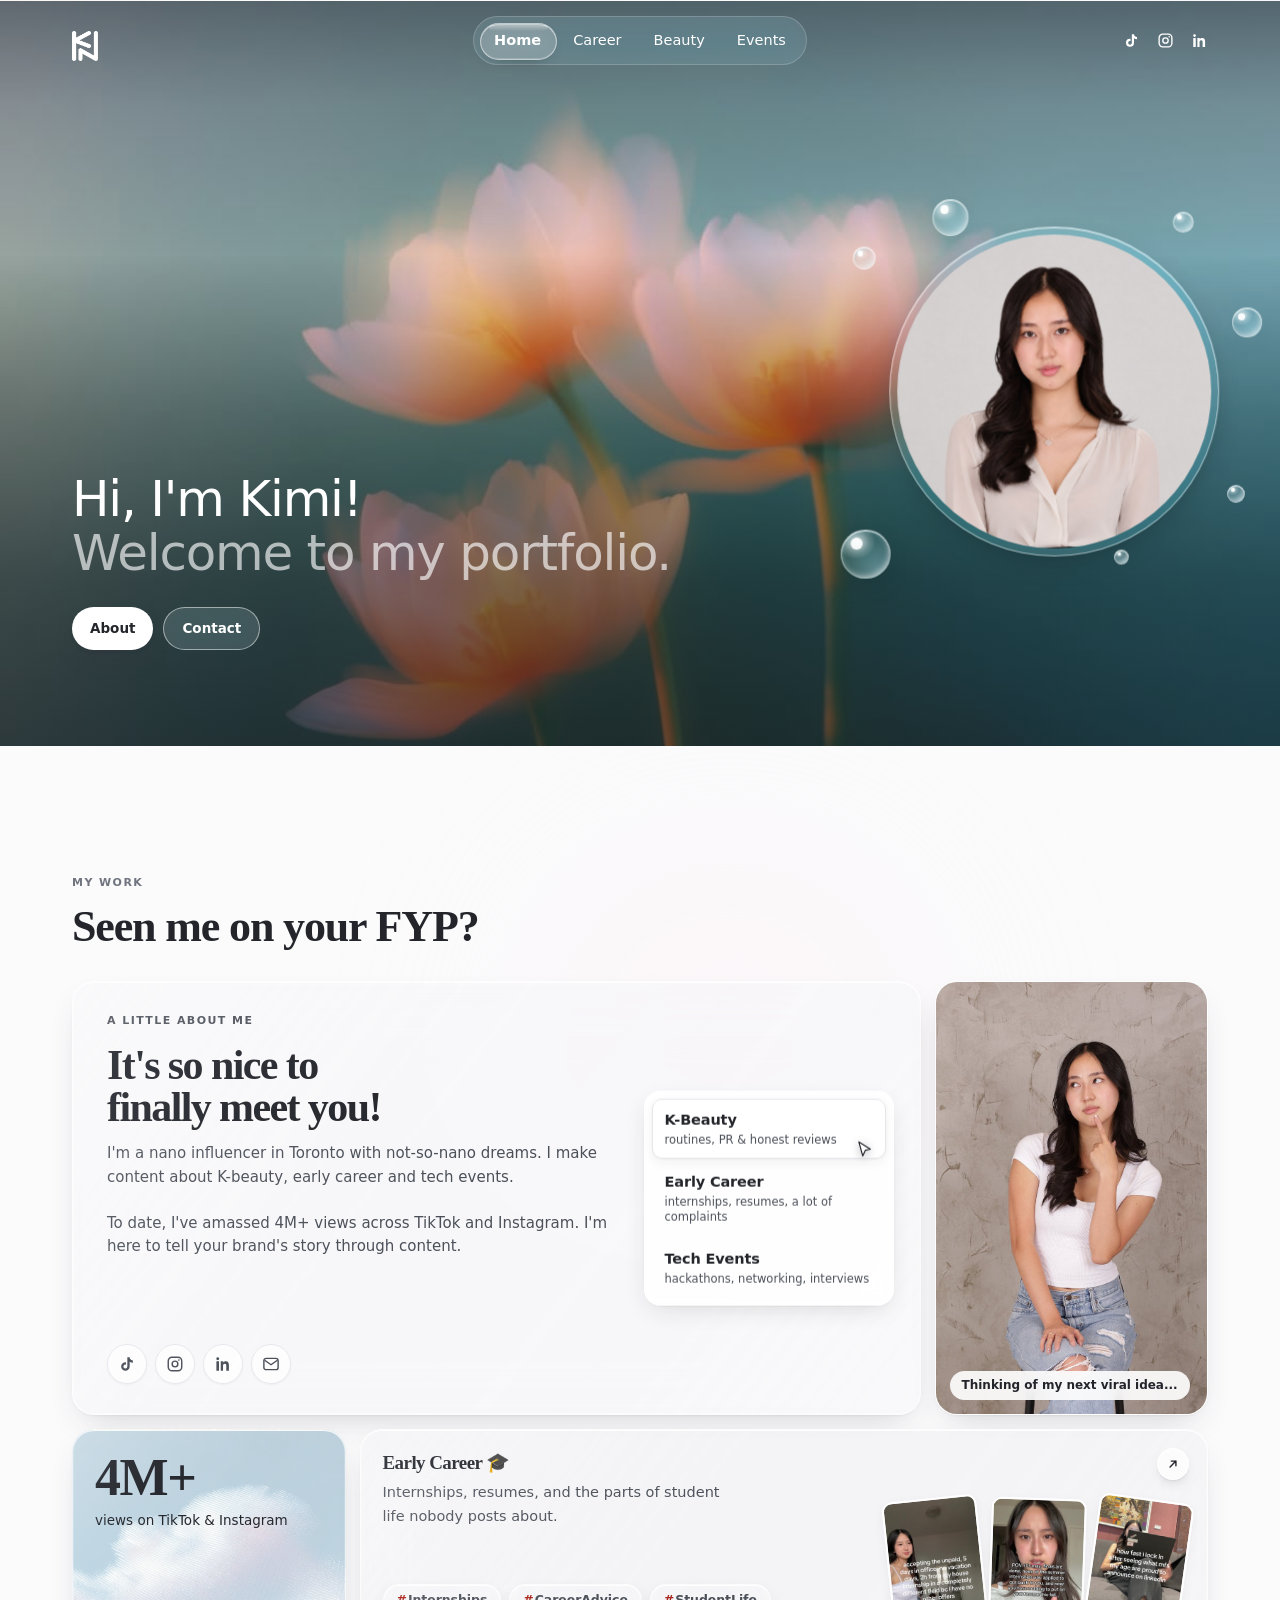
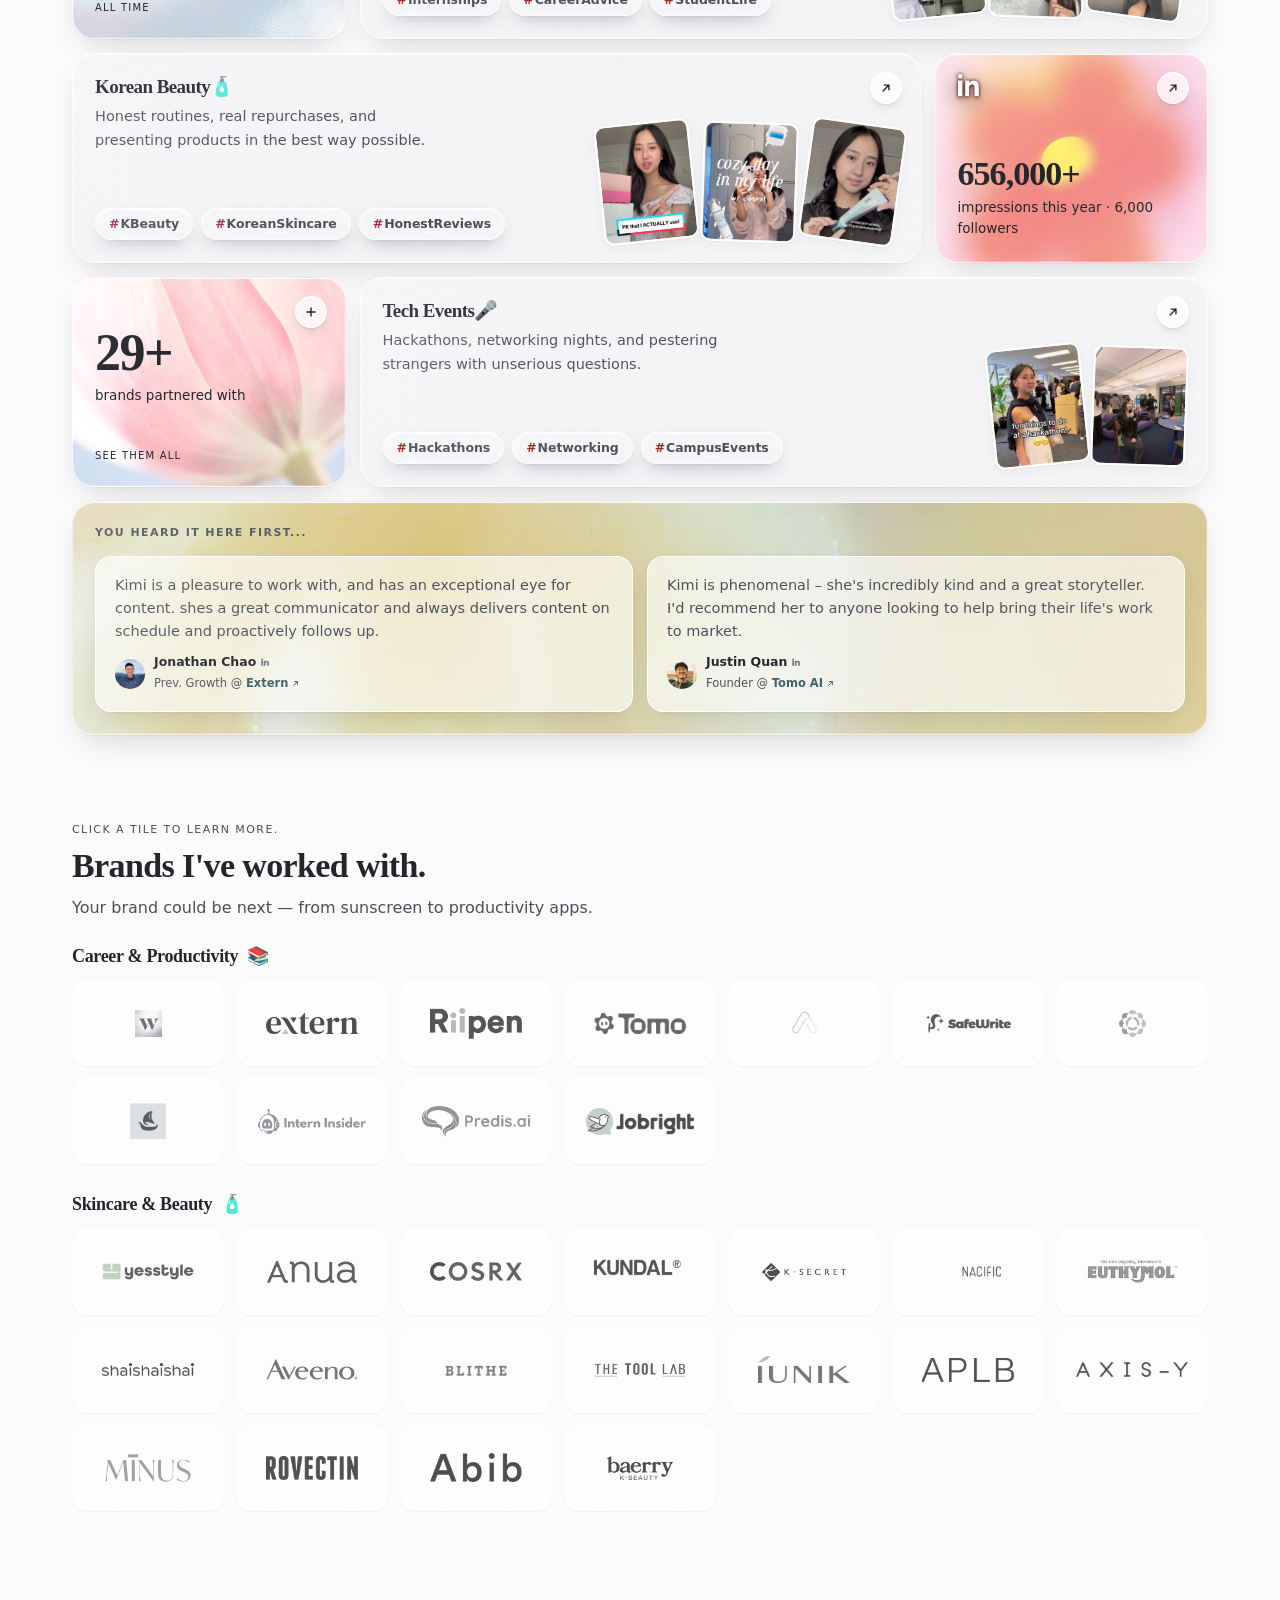
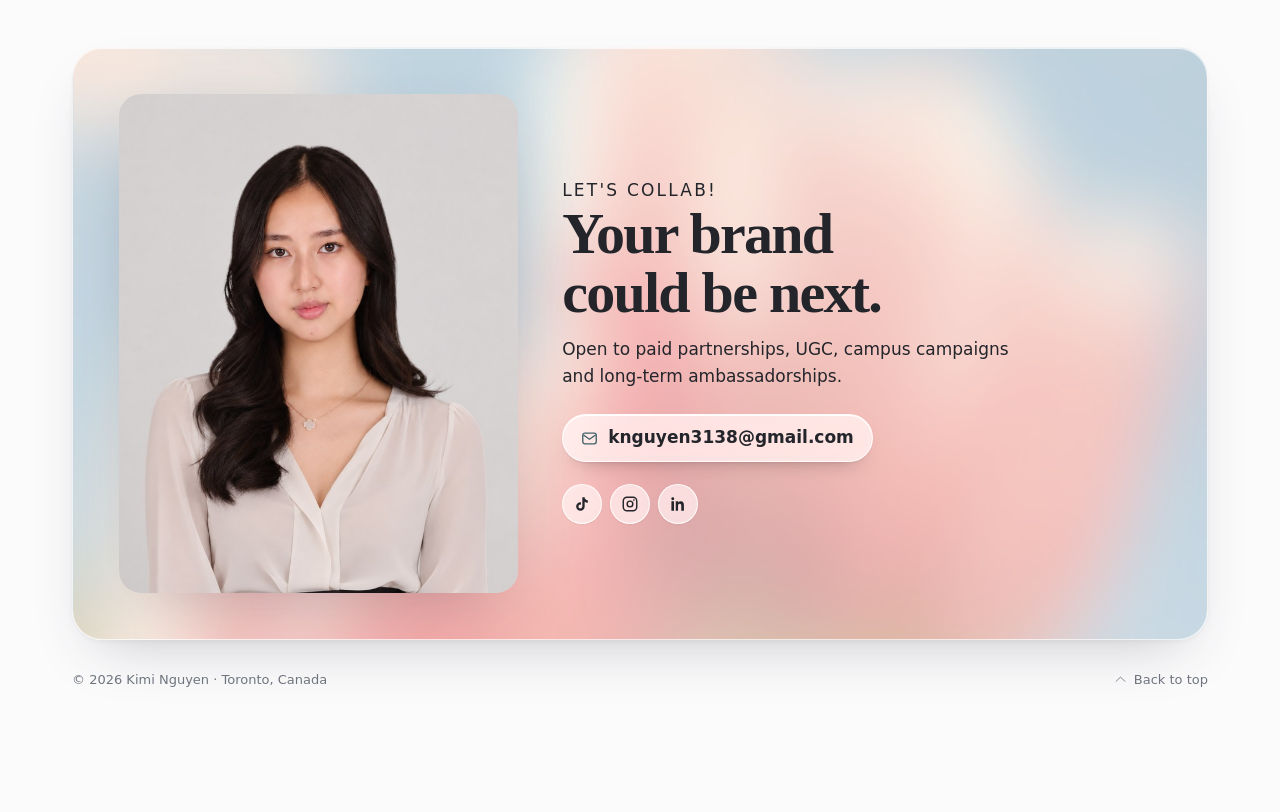
==== index.html @ 26745332 "Rebuild the webring badge if it isn't there once the page is shown The previous attempt only fired o" ====
<!DOCTYPE html>
<html lang="en">
<head>
<meta charset="utf-8">
<meta name="viewport" content="width=device-width, initial-scale=1">
<title>Kimi Nguyen</title>
<meta name="description" content="Kimi Nguyen is a nano influencer from Toronto creating K-beauty, career and event content. 4M+ views across TikTok and Instagram, with brand partnerships across skincare and education.">

<!-- Share cards read these, not <title>. og:image must be an absolute
     URL — a relative one is left unresolved by most scrapers (iMessage,
     Slack, LinkedIn, WhatsApp), which drops the image from the card. The
     host is www, not the apex: kiminguyen.com 301s to www, and not every
     scraper follows a redirect for the image. -->
<meta property="og:type" content="website">
<meta property="og:site_name" content="Kimi Nguyen">
<meta property="og:url" content="https://www.kiminguyen.com/">
<meta property="og:title" content="Kimi Nguyen">
<meta property="og:description" content="Nano influencer from Toronto. K-beauty, career, events &amp; interviews. 4M+ views across TikTok and Instagram.">
<meta property="og:image" content="https://www.kiminguyen.com/assets/photos/kimi-headshot.jpg">
<meta property="og:image:width" content="900">
<meta property="og:image:height" content="900">
<meta property="og:image:alt" content="Kimi Nguyen">
<meta name="twitter:card" content="summary_large_image">

<link rel="stylesheet" href="styles.css">
<link rel="preload" as="image" href="assets/photos/art-three-flowers.jpg">

<!-- Set before the first paint, not at the end of <body> where main.js
     lands. Without this the browser paints every .reveal section at full
     opacity, main.js arrives and blanks them, and the observer fades them
     back — and that double take is the white flash between pages. -->
<script>
  document.documentElement.classList.add("js");
  /* main.js stamps data-js-ready as soon as it's alive. If it never
     arrives, take the class back off rather than leave a page of
     permanently invisible sections. */
  setTimeout(function () {
    if (!document.documentElement.hasAttribute("data-js-ready"))
      document.documentElement.classList.remove("js");
  }, 2500);
</script>

<!-- Each nav click is a whole new document. Prerendering on hover means
     the next page is already built when the click lands, so it swaps in
     instead of tearing down and rebuilding. Ignored outside Chromium. -->
<script type="speculationrules">
{"prerender":[{"where":{"href_matches":"/*"},"eagerness":"moderate"}]}
</script>
<link rel="icon" href="data:image/svg+xml,%3Csvg xmlns='http://www.w3.org/2000/svg' viewBox='0 0 100 100'%3E%3Ctext y='.9em' font-size='90'%3E%F0%9F%AB%A7%3C/text%3E%3C/svg%3E">
</head>

<body>
<div class="wash" aria-hidden="true"></div>

<!-- ============================ nav ============================ -->
<div class="nav-shell">
  <div class="nav-row wrap">
    <a class="nav-mark" href="/" aria-label="Kimi Nguyen — home">
      <img class="mark-light" src="assets/logos/logo-white.png" alt="Kimi Nguyen">
      <img class="mark-dark" src="assets/logos/logo-black.png" alt="" aria-hidden="true">
    </a>

    <nav class="nav" aria-label="Main">
      <span class="nav-pill" aria-hidden="true"></span>
      <ul class="nav-links">
        <li><a href="/" aria-current="page">Home</a></li>
        <li><a href="/career">Career</a></li>
        <li><a href="/beauty">Beauty</a></li>
        <li><a href="/events">Events</a></li>
      </ul>
    </nav>

    <div class="nav-actions">
      <div class="nav-socials">
        <a href="https://www.tiktok.com/@kiminguyenn" target="_blank" rel="noopener" aria-label="TikTok"><svg viewBox="0 0 24 24" fill="currentColor" aria-hidden="true"><path d="M16.6 5.82A4.28 4.28 0 0 1 15.54 3h-3.09v12.4a2.59 2.59 0 0 1-2.59 2.5 2.59 2.59 0 1 1 .77-5.06V9.7a5.7 5.7 0 0 0-.77-.05A5.66 5.66 0 1 0 15.54 15.3V8.9a7.35 7.35 0 0 0 4.3 1.38V7.19a4.29 4.29 0 0 1-3.24-1.37Z"/></svg></a>
        <a href="https://www.instagram.com/kiminguyennn/" target="_blank" rel="noopener" aria-label="Instagram"><svg viewBox="0 0 24 24" fill="currentColor" aria-hidden="true"><rect x="3" y="3" width="18" height="18" rx="5" fill="none" stroke="currentColor" stroke-width="1.9"/><circle cx="12" cy="12" r="3.8" fill="none" stroke="currentColor" stroke-width="1.9"/><circle cx="17.2" cy="6.8" r="1.1"/></svg></a>
        <a href="https://www.linkedin.com/in/kiminguyen/" target="_blank" rel="noopener" aria-label="LinkedIn"><svg viewBox="0 0 24 24" fill="currentColor" aria-hidden="true"><path d="M6.94 5a1.94 1.94 0 1 1-3.88 0 1.94 1.94 0 0 1 3.88 0ZM3.2 8.4h3.5V21H3.2V8.4Zm5.8 0h3.35v1.72h.05a3.67 3.67 0 0 1 3.3-1.81c3.53 0 4.18 2.32 4.18 5.35V21h-3.5v-6.03c0-1.44-.03-3.29-2-3.29-2.01 0-2.32 1.57-2.32 3.19V21H9V8.4Z"/></svg></a>
      </div>
    </div>
  </div>
</div>


<!-- ========================= lander ========================== -->
<div class="lander-wrap">
  <header class="lander">
    <div class="lander-orbit">
      <figure class="bubble bubble--portrait">
        <img src="assets/photos/kimi-headshot.jpg" alt="Kimi Nguyen">
      </figure>
      <span class="bubble bubble--sm s1" aria-hidden="true"></span>
      <span class="bubble bubble--sm s2" aria-hidden="true"></span>
      <span class="bubble bubble--sm s3" aria-hidden="true"></span>
      <span class="bubble bubble--sm s4" aria-hidden="true"></span>
      <span class="bubble bubble--sm s5" aria-hidden="true"></span>
      <span class="bubble bubble--sm s6" aria-hidden="true"></span>
      <span class="bubble bubble--sm s7" aria-hidden="true"></span>
    </div>
    <div class="lander-inner wrap">
      <h1>Hi, I'm <em>Kimi!</em><span>Welcome to my portfolio.</span></h1>
      <div class="lander-cta">
        <a class="solid" href="#about">About</a>
        <a class="ghost" href="#contact">Contact</a>
      </div>
    </div>
  </header>
</div>

<main class="wrap">

  <!-- =========================== bento ========================== -->
  <div class="section-lead" id="about">
    <p class="eyebrow">My Work</p>
    <h2>Seen me on your FYP?</h2>
  </div>
  <section class="bento" aria-label="Overview">

    <!-- hero -->
    <div class="b b--hero surface-lite">
      <p class="eyebrow">A Little About Me</p>
      <h2 style="margin-top:14px;">It's so nice to finally meet you!</h2>
      <p class="lede">
        I'm a nano influencer in Toronto with not-so-nano dreams. I make content about K-beauty, early career 
        and tech events. 
        <br><br>
        To date, I've amassed 4M+ views across TikTok and Instagram. I'm here to tell
        your brand's story through content.
      </p>

      <!-- floating panel: pick a content world -->
      <div class="panel panel--menu">
        <a class="menu-row is-active" href="/beauty">
          <span class="menu-key">K-Beauty</span>
          <span class="menu-sub">routines, PR &amp; honest reviews</span>
        </a>
        <a class="menu-row" href="/career">
          <span class="menu-key">Early Career</span>
          <span class="menu-sub">internships, resumes, a lot of complaints</span>
        </a>
        <a class="menu-row" href="/events">
          <span class="menu-key">Tech Events</span>
          <span class="menu-sub">hackathons, networking, interviews</span>
        </a>
        <!-- inside the panel so it rides along wherever the panel sits -->
        <svg class="cursor" style="top:48px; right:18px;" viewBox="0 0 24 24" fill="#fff" stroke="#23252b" stroke-width="1.3" stroke-linejoin="round" aria-hidden="true"><path d="M5.5 2.5l13.2 8.4-5.8 1.3-2.9 6.4z"/></svg>
      </div>

      <div class="hero-foot">
        <div class="socials">
          <a href="https://www.tiktok.com/@kiminguyenn" target="_blank" rel="noopener" aria-label="TikTok">
            <svg viewBox="0 0 24 24" fill="currentColor" aria-hidden="true"><path d="M16.6 5.82A4.28 4.28 0 0 1 15.54 3h-3.09v12.4a2.59 2.59 0 0 1-2.59 2.5 2.59 2.59 0 1 1 .77-5.06V9.7a5.7 5.7 0 0 0-.77-.05A5.66 5.66 0 1 0 15.54 15.3V8.9a7.35 7.35 0 0 0 4.3 1.38V7.19a4.29 4.29 0 0 1-3.24-1.37Z"/></svg>
          </a>
          <a href="https://www.instagram.com/kiminguyennn/" target="_blank" rel="noopener" aria-label="Instagram">
            <svg viewBox="0 0 24 24" fill="none" stroke="currentColor" stroke-width="1.9" aria-hidden="true"><rect x="3" y="3" width="18" height="18" rx="5"/><circle cx="12" cy="12" r="3.8"/><circle cx="17.2" cy="6.8" r="1.1" fill="currentColor" stroke="none"/></svg>
          </a>
          <a href="https://www.linkedin.com/in/kiminguyen/" target="_blank" rel="noopener" aria-label="LinkedIn">
            <svg viewBox="0 0 24 24" fill="currentColor" aria-hidden="true"><path d="M6.94 5a1.94 1.94 0 1 1-3.88 0 1.94 1.94 0 0 1 3.88 0ZM3.2 8.4h3.5V21H3.2V8.4Zm5.8 0h3.35v1.72h.05a3.67 3.67 0 0 1 3.3-1.81c3.53 0 4.18 2.32 4.18 5.35V21h-3.5v-6.03c0-1.44-.03-3.29-2-3.29-2.01 0-2.32 1.57-2.32 3.19V21H9V8.4Z"/></svg>
          </a>
          <a href="mailto:knguyen3138@gmail.com" aria-label="Email">
            <svg viewBox="0 0 24 24" fill="none" stroke="currentColor" stroke-width="1.9" aria-hidden="true"><rect x="2.5" y="4.5" width="19" height="15" rx="3"/><path d="m3.5 7 8.5 6 8.5-6"/></svg>
          </a>
        </div>
      </div>
    </div>

    <!-- headshot -->
    <figure class="b b--tall b--photo" style="margin:0;">
      <img src="assets/photos/kimi-chair.jpg"
           alt="Kimi Nguyen seated, arms crossed"
           onerror="this.closest('.b').classList.add('is-missing')">
      <figcaption>Thinking of my next viral idea...</figcaption>
    </figure>

    <!-- views — first tile in the left column, below the hero -->
    <div class="b art-sky has-confetti">
      <div class="stat" data-stat="tiktok.views">4M+</div>
      <div class="stat-sub">views on TikTok &amp; Instagram</div>
      <div class="cap">All time</div>
      <span class="confetti" aria-hidden="true">
        <i></i><i></i><i></i><i></i><i></i><i></i><i></i><i></i><i></i><i></i><i></i><i></i>
      </span>
    </div>

    <!-- collection: career -->
    <a class="b b--wide has-mini surface" href="/career">
      <div class="b-title">
        <h3>Early Career <span aria-hidden="true">🎓</span></h3>
        <span class="arrow" aria-hidden="true">
          <svg viewBox="0 0 24 24" fill="none" stroke="currentColor" stroke-width="2.4" stroke-linecap="round" stroke-linejoin="round"><path d="M7 17 17 7M9 7h8v8"/></svg>
        </span>
      </div>
      <p style="margin:8px 0 0;max-width:38ch;font-size:14.5px;color:var(--ink-soft);">
        Internships, resumes, and the parts of student life nobody posts about.
      </p>
      <div class="chips" data-hashtags-for="career"></div>
      <div class="mini" aria-hidden="true">
        <img src="assets/tiktok/career-713k.jpg" alt="" loading="lazy">
        <img src="assets/tiktok/career-403k.jpg" alt="" loading="lazy">
        <img src="assets/tiktok/career-380k.jpg" alt="" loading="lazy">
      </div>
    </a>

    <!-- collection: beauty -->
    <a class="b b--wide has-mini surface" href="/beauty">
      <div class="b-title">
        <h3>Korean Beauty<span aria-hidden="true">🧴</span></h3>
        <span class="arrow" aria-hidden="true">
          <svg viewBox="0 0 24 24" fill="none" stroke="currentColor" stroke-width="2.4" stroke-linecap="round" stroke-linejoin="round"><path d="M7 17 17 7M9 7h8v8"/></svg>
        </span>
      </div>
      <p style="margin:8px 0 0;max-width:38ch;font-size:14.5px;color:var(--ink-soft);">
        Honest routines, real repurchases, and presenting products in the best way possible.
      </p>
      <div class="chips" data-hashtags-for="beauty"></div>
      <div class="mini" aria-hidden="true">
        <img src="assets/tiktok/beauty-pr-i-use.jpg" alt="" loading="lazy">
        <img src="assets/tiktok/beauty-cosrx.jpg" alt="" loading="lazy">
        <img src="assets/tiktok/beauty-anua-pdrn.jpg" alt="" loading="lazy">
      </div>
    </a>

    <!-- linkedin -->
    <a class="b art-flower" href="https://www.linkedin.com/in/kiminguyen/" target="_blank" rel="noopener">
      <span class="tile-mark" aria-label="LinkedIn">
        <svg viewBox="0 0 24 24" fill="currentColor" aria-hidden="true"><path d="M6.94 5a1.94 1.94 0 1 1-3.88 0 1.94 1.94 0 0 1 3.88 0ZM3.2 8.4h3.5V21H3.2V8.4Zm5.8 0h3.35v1.72h.05a3.67 3.67 0 0 1 3.3-1.81c3.53 0 4.18 2.32 4.18 5.35V21h-3.5v-6.03c0-1.44-.03-3.29-2-3.29-2.01 0-2.32 1.57-2.32 3.19V21H9V8.4Z"/></svg>
      </span>
      <span class="arrow" aria-hidden="true">
        <svg viewBox="0 0 24 24" fill="none" stroke="currentColor" stroke-width="2.4" stroke-linecap="round" stroke-linejoin="round"><path d="M7 17 17 7M9 7h8v8"/></svg>
      </span>
      <div class="stat" style="margin-top:auto;font-size:clamp(26px,3.1vw,34px);" data-stat="linkedin.impressions">656,000+</div>
      <div class="stat-sub">
        impressions this year &middot; <span data-stat="linkedin.followers">6,000+</span> followers
      </div>
    </a>

    <!-- brands — third stat card, so the long tiles can zig-zag -->
    <a class="b art-petal" href="#brands">
      <span class="arrow" aria-hidden="true">
        <svg viewBox="0 0 24 24" fill="none" stroke="currentColor" stroke-width="2.4" stroke-linecap="round" stroke-linejoin="round"><path d="M12 5v14M5 12h14"/></svg>
      </span>
      <div class="stat" style="margin-top:auto;" data-brand-count>20+</div>
      <div class="stat-sub">brands partnered with</div>
      <div class="cap">See them all</div>
    </a>

    <!-- collection: events -->
    <a class="b b--wide has-mini surface" href="/events">
      <div class="b-title">
        <h3>Tech Events<span aria-hidden="true">🎤</span></h3>
        <span class="arrow" aria-hidden="true">
          <svg viewBox="0 0 24 24" fill="none" stroke="currentColor" stroke-width="2.4" stroke-linecap="round" stroke-linejoin="round"><path d="M7 17 17 7M9 7h8v8"/></svg>
        </span>
      </div>
      <p style="margin:8px 0 0;max-width:38ch;font-size:14.5px;color:var(--ink-soft);">
        Hackathons, networking nights, and pestering strangers with unserious questions.
      </p>
      <div class="chips" data-hashtags-for="events"></div>
      <div class="mini" aria-hidden="true">
        <img src="assets/tiktok/events-hackathon.jpg" alt="" loading="lazy">
        <img src="assets/photos/kimi-event.jpg" alt="" loading="lazy">
      </div>
    </a>

    <!-- testimonial -->
    <div class="b b--full b--quote art-yellow">
      <p class="eyebrow">You heard it here first...</p>
      <div class="quote-pair" data-quotes></div>
    </div>

  </section>

  <!-- ========================== brands ========================= -->
  <section class="section" id="brands">
    <div class="section-head reveal">
      <p class="eyebrow">Click a tile to learn more.</p>
      <h2>Brands I've worked with.</h2>
      <p>Your brand could be next &mdash; from sunscreen to productivity apps.</p>
    </div>
    <div id="brand-groups" class="reveal"></div>
  </section>

  <!-- ========================= contact ========================= -->
  <section class="section" id="contact">
    <div class="collab reveal">
      <!-- flips on hover to the second photo, like turning a card over -->
      <div class="collab-photo is-flip">
        <div class="flip-inner">
          <img class="flip-front" src="assets/photos/kimi-headshot.jpg"
               alt="Studio headshot of Kimi Nguyen" loading="lazy">
          <img class="flip-back" src="assets/photos/kimi-headshot-kiss.jpg"
               alt="" aria-hidden="true" loading="lazy">
        </div>
        <!-- outside .flip-inner, or it would rotate away with the card -->
        <span class="flip-heart" aria-hidden="true">
          <svg viewBox="0 0 24 24" fill="currentColor"><path d="M12 21s-8.5-5.4-8.5-11A4.9 4.9 0 0 1 12 7.6 4.9 4.9 0 0 1 20.5 10c0 5.6-8.5 11-8.5 11Z"/></svg>
        </span>
      </div>

      <div>
        <p class="eyebrow">Let's collab!</p>
        <h2 class="serif">Your brand <br>could be next.</h2>
        <p>Open to paid partnerships, UGC, campus campaigns and long-term ambassadorships.</p>

        <div class="collab-links">
          <a href="mailto:knguyen3138@gmail.com">
            <svg viewBox="0 0 24 24" fill="none" stroke="currentColor" stroke-width="1.9" aria-hidden="true"><rect x="2.5" y="4.5" width="19" height="15" rx="3"/><path d="m3.5 7 8.5 6 8.5-6"/></svg>
            knguyen3138@gmail.com
          </a>
        </div>

        <div class="socials">
          <a href="https://www.tiktok.com/@kiminguyenn" target="_blank" rel="noopener" aria-label="TikTok">
            <svg viewBox="0 0 24 24" fill="currentColor" aria-hidden="true"><path d="M16.6 5.82A4.28 4.28 0 0 1 15.54 3h-3.09v12.4a2.59 2.59 0 0 1-2.59 2.5 2.59 2.59 0 1 1 .77-5.06V9.7a5.7 5.7 0 0 0-.77-.05A5.66 5.66 0 1 0 15.54 15.3V8.9a7.35 7.35 0 0 0 4.3 1.38V7.19a4.29 4.29 0 0 1-3.24-1.37Z"/></svg>
          </a>
          <a href="https://www.instagram.com/kiminguyennn/" target="_blank" rel="noopener" aria-label="Instagram">
            <svg viewBox="0 0 24 24" fill="none" stroke="currentColor" stroke-width="1.9" aria-hidden="true"><rect x="3" y="3" width="18" height="18" rx="5"/><circle cx="12" cy="12" r="3.8"/><circle cx="17.2" cy="6.8" r="1.1" fill="currentColor" stroke="none"/></svg>
          </a>
          <a href="https://www.linkedin.com/in/kiminguyen/" target="_blank" rel="noopener" aria-label="LinkedIn">
            <svg viewBox="0 0 24 24" fill="currentColor" aria-hidden="true"><path d="M6.94 5a1.94 1.94 0 1 1-3.88 0 1.94 1.94 0 0 1 3.88 0ZM3.2 8.4h3.5V21H3.2V8.4Zm5.8 0h3.35v1.72h.05a3.67 3.67 0 0 1 3.3-1.81c3.53 0 4.18 2.32 4.18 5.35V21h-3.5v-6.03c0-1.44-.03-3.29-2-3.29-2.01 0-2.32 1.57-2.32 3.19V21H9V8.4Z"/></svg>
          </a>
        </div>
      </div>
    </div>

    <footer class="foot">
      <span>&copy; <span id="year">2026</span> Kimi Nguyen &middot; Toronto, Canada</span>
      <a class="to-top" href="#top">
        <svg viewBox="0 0 24 24" fill="none" stroke="currentColor" stroke-width="1.4" stroke-linecap="round" stroke-linejoin="round" aria-hidden="true"><path d="M5 15l7-7 7 7"/></svg>
        Back to top
      </a>
    </footer>

    <!-- webring.ca — the ring's CI fetches this page's raw HTML and looks
         for the embed.js script plus a data-member matching the slug of
         members/kimi-nguyen.json in stanleypangg/webring.ca. Change the
         slug in both places or validation fails.

         Deliberately a SIBLING of .foot, not a child. Inside it, it became
         the footer's last child and got caught by the
         `.foot:has(> :nth-child(3)) > :last-child { flex: 1 1 0 }` rule
         that centres the middle item on the collection pages — the badge
         stretched and sat on the same line instead of below it. -->
    <div class="webring">
      <div data-webring="ca" data-member="kimi-nguyen"></div>
      <script src="https://webring.ca/embed.js" defer></script>
      <!-- The tag above stays exactly as it is: the ring's CI reads the raw
           HTML and wants to find it there, so it can't become a dynamic
           loader. This is a safety net beside it, not a replacement.

           embed.js is a one-shot IIFE — it renders into a shadow root the
           moment it runs and never tries again. Prerendering and
           cross-document view transitions both mean a nav click shows a
           document that was built earlier, so that single run can happen
           somewhere the badge never ends up visible, which is why it only
           appeared after a manual refresh.

           So rather than trust any one theory about which step drops it,
           this checks for the rendered <nav> itself and rebuilds if it
           isn't there, on every route by which the page becomes visible:
           prerender activation, bfcache restore, and visibility. A shadow
           root that exists but is empty is the awkward case — embed.js
           returns early when it sees one — so the host is swapped for a
           clean clone first (cloneNode drops the shadow root). Capped at
           three attempts so a failing network can't loop. -->
      <script>
        (function () {
          var SRC = "https://webring.ca/embed.js";
          var tries = 0;

          function rendered() {
            var el = document.querySelector('div[data-webring="ca"]');
            return !!(el && el.shadowRoot && el.shadowRoot.querySelector("nav"));
          }

          function ensure() {
            if (rendered() || tries >= 3) return;
            var el = document.querySelector('div[data-webring="ca"]');
            if (!el) return;                  /* nothing to render into */
            tries++;
            /* a shadow root with nothing in it would make embed.js bail on
               sight, so hand it an untouched host instead */
            if (el.shadowRoot) el.replaceWith(el.cloneNode(false));
            var s = document.createElement("script");
            s.src = SRC;
            document.body.appendChild(s);
          }

          document.addEventListener("prerenderingchange", ensure, { once: true });
          addEventListener("pageshow", ensure);
          document.addEventListener("visibilitychange", function () {
            if (document.visibilityState === "visible") ensure();
          });
        })();
      </script>
    </div>

  </section>

</main>

<script src="content.js"></script>
<script src="main.js"></script>
</body>
</html>
---- styles.css ----
/* =============================================================
   Kimi Nguyen — portfolio
   Bento board of gradient cards with floating UI panels.
   ============================================================= */

/* =============================================================
   Page-to-page transitions
   These are four separate documents, so a click normally tears
   one down and paints the next — that's the white blink between
   Home and K-Beauty. `navigation: auto` hands the changeover to
   the browser instead: it snapshots the outgoing page and
   cross-fades it into the incoming one.

   Pure progressive enhancement. Every page opts in through this
   one stylesheet, and browsers without cross-document view
   transitions simply navigate the way they always did. Nothing
   is layered on in JS, so there's no half-faded overlay to get
   stuck if a page is slow.
   ============================================================= */
@view-transition { navigation: auto; }

::view-transition-old(root),
::view-transition-new(root) {
  animation-duration: 260ms;
  /* the literal, not var(--ease): the transition pseudo-elements sit in
     their own tree and I'd rather not rely on custom properties reaching
     it */
  animation-timing-function: cubic-bezier(0.22, 0.61, 0.36, 1);
}

/* The nav is deliberately NOT given a view-transition-name, tempting as
   it looks: it's on every page in the same spot, so naming it ought to
   hold it still while the content changes.

   It can't. `.nav` is frosted glass — 10% white with a blur behind it —
   so nearly all of what you see is the backdrop it samples, not its own
   paint. A named element is snapshotted on its own, with no backdrop to
   sample, and backdrop-filter contributes nothing: the bar renders as a
   near-transparent sliver and reads as washing out and disappearing.

   Unnamed, it rides along in the root snapshot, where it's composited
   over the page it actually sits on and looks like itself. */

@media (prefers-reduced-motion: reduce) {
  /* !important to beat the UA's own animations on these pseudo-elements */
  ::view-transition-group(*),
  ::view-transition-old(*),
  ::view-transition-new(*) { animation: none !important; }
}

:root {
  /* --- type ------------------------------------------------
     The two faces named on the reference board: Charter for
     display, SF Pro for interface. Both ship with macOS/iOS, so
     there are no webfonts to download. Charter falls back to
     Georgia on Windows/Android — same transitional-serif feel,
     slightly wider. */
  --font-display: Charter, "Charis SIL", XCharter, "Bitstream Charter",
                  Georgia, "Times New Roman", serif;
  --font-ui:      -apple-system, BlinkMacSystemFont, "SF Pro Text",
                  "SF Pro Display", "Helvetica Neue", "Segoe UI",
                  system-ui, sans-serif;

  /* --- ink ------------------------------------------------- */
  --ink:        #23252b;
  --ink-soft:   #4a4f58;
  --muted:      #6f747e;   /* 4.7:1 on white — the small mono labels need it */
  --line:       #e6e7eb;

  /* --- surfaces -------------------------------------------- */
  --paper:      #ffffff;
  --surface:    #f1f1f4;   /* the flat grey bento cards */
  --page:       #fbfbfc;

  /* --- accent ----------------------------------------------
     `--accent` is the peach. It's light (L 0.538), which means it
     can be a surface but cannot BE text and cannot carry white
     text — white on it is 1.79:1. So anything that has to read as
     type, or has to sit under white type, uses `--accent-deep`:
     the same hue (3.5deg) taken down to L 0.130, which clears
     5.83:1 in both directions. */
  --accent:      #f2b2ae;
  --accent-deep: #c1291f;
  --accent-ink:  #a7231b;

  /* hover colour for text and links — the teal from the Contact pill,
     not the peach. 6.8:1 on white. */
  --hover:       #3f6068;
  --pink:        #ff5c8a;

  /* --- shape ------------------------------------------------ */
  --r-sm: 10px;
  --r-md: 16px;
  --r-lg: 22px;
  --r-xl: 30px;

  /* --- depth ------------------------------------------------ */
  --shadow-xs: 0 1px 2px rgba(35, 37, 43, 0.05);
  --shadow-sm: 0 1px 2px rgba(35, 37, 43, 0.04), 0 4px 12px rgba(35, 37, 43, 0.05);
  --shadow-md: 0 2px 4px rgba(35, 37, 43, 0.04), 0 12px 32px rgba(35, 37, 43, 0.09);
  --shadow-lg: 0 24px 70px -24px rgba(52, 46, 60, 0.32);
  --shadow-panel: 0 1px 1px rgba(35, 37, 43, 0.04), 0 8px 24px -6px rgba(35, 37, 43, 0.16);

  --wrap: 1180px;
  --ease: cubic-bezier(0.22, 1, 0.36, 1);

  /* height the sticky nav occupies. The lander pulls itself up by exactly
     this much so the photo starts at the very top of the page and the bar
     sits over it. It has to track the real nav height per breakpoint — at
     a fixed 86px the two-row mobile nav stuck out above the photo and put
     white text on white. */
  --nav-h: 80px;
}

/* ---------- reset ------------------------------------------- */
*, *::before, *::after { box-sizing: border-box; }

html { -webkit-text-size-adjust: 100%; scroll-behavior: smooth; }

body {
  margin: 0;
  font-family: var(--font-ui);
  font-size: 16px;
  line-height: 1.6;
  color: var(--ink);
  background: var(--page);
  overflow-x: hidden;
  -webkit-font-smoothing: antialiased;
}

img { max-width: 100%; display: block; }
a   { color: inherit; text-decoration: none; }

/* --- the bubble cursor ---------------------------------------
   A soap bubble, drawn twice over: a teal rim so it reads on the pale
   pages, a white rim inside it so it still reads on the dark lander
   photo. Two glints sell the sphere. Interactive things get a bigger
   one with a halo, so the pointer affordance survives losing the arrow.
   Scoped to real pointers — a touch device has no cursor to restyle. */
@media (hover: hover) and (pointer: fine) {
  /* PNG, not SVG. Safari does not load SVG cursors at all — it silently
     falls back to the keyword, which is why this looked like nothing had
     changed. PNG is the one format every browser accepts here.
     image-set serves the @2x file to retina; the plain url() after it is
     the fallback for anything that doesn't understand image-set, so both
     declarations have to stay. */
  body {
    cursor: url("assets/cursor/bubble.png") 12 12, auto;
    cursor: -webkit-image-set(
      url("assets/cursor/bubble.png") 1x,
      url("assets/cursor/bubble@2x.png") 2x) 12 12, auto;
    cursor: image-set(
      url("assets/cursor/bubble.png") 1x,
      url("assets/cursor/bubble@2x.png") 2x) 12 12, auto;
  }
  a, button, summary, [role="button"], label {
    cursor: url("assets/cursor/bubble-link.png") 15 15, pointer;
    cursor: -webkit-image-set(
      url("assets/cursor/bubble-link.png") 1x,
      url("assets/cursor/bubble-link@2x.png") 2x) 15 15, pointer;
    cursor: image-set(
      url("assets/cursor/bubble-link.png") 1x,
      url("assets/cursor/bubble-link@2x.png") 2x) 15 15, pointer;
  }
  input, textarea, select { cursor: text; }
}

/* --- tiny bubbles trailing the cursor -------------------------
   `main.js` drops an <i> at the pointer as it moves; each one floats,
   drifts and pops on its own CSS animation, then removes itself on
   animationend. Fixed-position layer so it ignores scroll, and it never
   takes a pointer event. */
.bubble-trail {
  position: fixed;
  inset: 0;
  z-index: 9999;
  pointer-events: none;
  overflow: hidden;
}
.bubble-trail i {
  position: absolute;
  /* No percentage margin to centre these on the pointer. A % margin
     resolves against the CONTAINING BLOCK's width — here the whole
     viewport — so -50% was -632px and every bubble flew off-screen.
     main.js subtracts half the size from left/top instead. */
  border-radius: 50%;
  background:
    radial-gradient(58% 52% at 32% 26%,
      rgba(255, 255, 255, 0.95) 0%,
      rgba(255, 255, 255, 0.3) 44%,
      rgba(255, 255, 255, 0) 70%),
    radial-gradient(120% 120% at 72% 80%,
      rgba(180, 228, 240, 0.55) 0%,
      rgba(255, 255, 255, 0.06) 62%);
  border: 1px solid rgba(255, 255, 255, 0.75);
  box-shadow:
    0 0 5px -1px rgba(120, 180, 195, 0.55),
    inset 0 0 3px rgba(255, 255, 255, 0.85);
  will-change: transform, opacity;
  animation-name: bubble-float;
  animation-timing-function: cubic-bezier(0.22, 0.68, 0.3, 1);
  animation-fill-mode: forwards;
}
@keyframes bubble-float {
  /* opens at 0.6, not 0.4 — the smallest bubbles are under 3px, and a
     0.4 start left them sub-pixel for the first stretch of the run */
  0%   { transform: translate(0, 0) scale(0.6);  opacity: 0; }
  14%  { opacity: 0.95; }
  70%  { opacity: 0.75; }
  /* a last stretch just before it goes, so it reads as popping */
  100% { transform: translate(var(--dx), var(--rise)) scale(1.25); opacity: 0; }
}

@media (prefers-reduced-motion: reduce) {
  .bubble-trail { display: none; }
}

/* headings are Charter — a serif carries the display weight here, so
   they sit at 600 rather than 800 */
h1, h2, h3, h4 {
  margin: 0;
  font-family: var(--font-display);
  font-weight: 600;
  letter-spacing: -0.018em;
  line-height: 1.12;
}

:focus-visible {
  outline: 2px solid var(--hover);
  outline-offset: 3px;
  border-radius: 6px;
}

.serif { font-family: var(--font-display); }

/* Deliberately quiet, and close to neutral. The cards are translucent,
   so anything busy back here bleeds up through every one of them and
   each tile ends up wearing four colours instead of its own. The glass
   read comes from the blur, the white rim and the inset highlight — not
   from a rainbow behind. This just stops the white going flat. */
.wash {
  position: fixed;
  inset: -20vmax;
  z-index: -1;
  pointer-events: none;
  opacity: 0.5;
  filter: blur(90px);
  background:
    radial-gradient(34vmax 34vmax at 12%  8%, #ffe7d6 0%, transparent 66%),
    radial-gradient(30vmax 30vmax at 86% 30%, #f0e6fb 0%, transparent 66%),
    radial-gradient(32vmax 32vmax at 55% 92%, #ffeef3 0%, transparent 66%);
}

/* =============================================================
   Shared pieces
   ============================================================= */
.wrap {
  width: 100%;
  max-width: var(--wrap);
  margin-inline: auto;
  padding-inline: 22px;
}

.eyebrow {
  font-family: var(--font-ui);
  font-size: 11px;
  font-weight: 600;   /* SF Pro reads thin at this size uppercase */
  letter-spacing: 0.13em;
  text-transform: uppercase;
  color: var(--muted);
  margin: 0;
}

/* --muted is tuned for white and only manages 2.1–3.7:1 on the
   gradient fills, so small labels sitting on a card step darker */
.b .eyebrow,
.b .cap,
.page-head .eyebrow { color: var(--ink-soft); }

.section { padding-block: 68px; }
.section-head { margin-bottom: 26px; }
.section-head h2 { font-size: clamp(26px, 3.6vw, 34px); margin-top: 8px; }
.section-head p {
  margin: 10px 0 0;
  max-width: 82ch;   /* wide enough for the brands line to stay on one row */
  color: var(--ink-soft);
  font-weight: 300;
}

/* Pill tag, off the reference board. The layered shadow plus a near-white
   fill is what makes it read as sitting *above* the card rather than
   being printed on it. */
.chip {
  display: inline-flex;
  align-items: center;
  gap: 6px;
  padding: 6px 13px;
  border: 1px solid rgba(255, 255, 255, 0.95);
  border-radius: 999px;
  background: rgba(255, 255, 255, 0.9);
  backdrop-filter: blur(12px) saturate(150%);
  -webkit-backdrop-filter: blur(12px) saturate(150%);
  box-shadow:
    0 1px 1px rgba(35, 37, 43, 0.05),
    0 5px 12px -4px rgba(52, 46, 60, 0.26),
    inset 0 1px 0 rgba(255, 255, 255, 1);
  font-size: 12.5px;
  font-weight: 700;
  color: var(--ink-soft);
  white-space: nowrap;
}
.chip .dot { width: 7px; height: 7px; border-radius: 50%; background: var(--accent); }
.chip.is-beauty .dot { background: var(--pink); }
.chip.is-blue   .dot { background: #4f8ff0; }

/* hashtag pill — same shape, no dot, the # picks up the accent */
.chip--tag {
  gap: 0;
  padding: 5px 13px;
  font-weight: 600;
  letter-spacing: -0.005em;
}
.chip--tag i {
  font-style: normal;
  font-weight: 700;
  color: var(--accent-ink);   /* --accent-deep landed at 4.47:1 here */
  margin-right: 1px;
}
.chip--tag.is-beauty i { color: #b02550; }

/* buttons */
.btn {
  display: inline-flex;
  align-items: center;
  gap: 8px;
  padding: 12px 22px;
  border-radius: 999px;
  font-size: 15px;
  font-weight: 700;
  border: 1px solid transparent;
  transition: transform 0.25s var(--ease), background 0.25s var(--ease);
}
.btn-primary {
  background: var(--accent-deep);
  color: #fff;
  box-shadow: 0 10px 24px -10px rgba(193, 41, 31, 0.9);
}
.btn-primary:hover { background: var(--accent-ink); transform: translateY(-2px); }
.btn-ghost {
  background: rgba(255, 255, 255, 0.8);
  border-color: var(--line);
  color: var(--ink);
  box-shadow: var(--shadow-sm);
}
.btn-ghost:hover { background: #fff; transform: translateY(-2px); }

/* =============================================================
   Gradient fills — the soft washes inside the bento cards
   ============================================================= */
/* No gradients on tiles. A card either carries one of the art photos or
   it's plain grey — same as the grey cards on the reference bento board.
   `--surface` is that grey; `--surface-lite` is the lighter one used for
   the big "Hi, I'm Kimi" card. Both stay translucent so the glass blur
   still does its work. */
.surface      { background: rgba(241, 241, 244, 0.72); }
.surface-lite { background: rgba(247, 247, 249, 0.78); }

/* art-yellow measured at 0.00 required scrim on the full-width tile —
   light enough to sit under body copy with no overlay at all. */
.art-yellow {
  background-image:
    url("assets/photos/art-yellow.jpg"),
    linear-gradient(rgba(241, 241, 244, 0.72), rgba(241, 241, 244, 0.72));
  background-size: cover, cover;
  background-position: 50% 35%, center;
}

/* =============================================================
   Photo-backed tiles
   Each stacks three layers: a scrim on top, the photograph, then a CSS
   gradient underneath. That bottom layer means a missing image file
   degrades to a coloured tint instead of a blank tile.

   Scrim values are set so text passes contrast over ANY photograph —
   I can't inspect the file before it's dropped in, so worst case is
   treated as a pure black pixel. If a crop turns out light these can be
   pulled back; the numbers to beat are noted per tile.
   ============================================================= */

/* hero — the gradient flowers.
   Measured against the real file: with cover on this 561x434 tile at
   position 54% 30%, the darkest pixel under the copy is rgb(141,106,79),
   L=0.165 — which needs a 0.56 scrim for 4.5:1. 0.62 is that plus
   margin, down from the 0.90 I had to use before the file existed. Copy
   ends at 53.6% and the panel starts at 57.2%, so it opens up after 56%
   and the flowers read properly on the right. */
.art-hero {
  background-image:
    linear-gradient(96deg,
      rgba(255, 255, 255, 0.66) 0%,
      rgba(255, 255, 255, 0.63) 42%,
      rgba(255, 255, 255, 0.62) 56%,
      rgba(255, 255, 255, 0.16) 74%,
      rgba(255, 255, 255, 0.02) 100%),
    url("assets/photos/art-flowers.jpg"),
    radial-gradient(135% 115% at 12% 8%,
      rgba(255, 201, 168, 0.92) 0%,
      rgba(255, 224, 214, 0.62) 46%,
      rgba(252, 240, 245, 0.50) 100%);
  background-size: cover, cover, cover;
  background-position: center, 54% 30%, center;
}

/* 4M+ — text sits at both the top and bottom of this small tile, so
   there's no clear band to open up; the scrim has to hold everywhere.
   Positioned at the top of the frame so the dark green hill never
   enters the crop — that leaves the deep blue sky as the darkest thing
   under the copy, rgb(0,74,122) at L=0.063, needing 0.67. 0.72 is that
   plus margin (was 0.80). */
.art-sky {
  background-image:
    linear-gradient(150deg,
      rgba(255, 255, 255, 0.75) 0%,
      rgba(255, 255, 255, 0.73) 55%,
      rgba(255, 255, 255, 0.72) 100%),
    url("assets/photos/art-sky.jpg"),
    radial-gradient(135% 115% at 12% 8%,
      rgba(168, 211, 247, 0.92) 0%,
      rgba(206, 230, 250, 0.62) 46%,
      rgba(238, 247, 255, 0.50) 100%);
  background-size: cover, cover, cover;
  background-position: center, 50% 0%, center;
}

/* LinkedIn — measured at 0.00 required scrim on this tile at y=90%,
   so the photo carries dark text with no overlay at all. */
/* single-flower artwork. It's saturated, so it carries a 0.44 white veil
   — measured 6.0:1 for --ink at 0.40, and 0.44 leaves margin. */
/* brands card. The tulip is light enough that --ink clears 4.5:1 at a 0.04
   veil — 0.30 is chosen for the soft look and the margin, not out of
   necessity, and lands at 6.71:1 on the darkest pixel (the olive stem). */
.art-petal {
  background-image:
    linear-gradient(rgba(255, 255, 255, 0.3), rgba(255, 255, 255, 0.3)),
    url("assets/photos/art-pink-tulip.jpg"),
    linear-gradient(rgba(241, 241, 244, 0.72), rgba(241, 241, 244, 0.72));
  background-size: cover, cover, cover;
  background-position: center, center, center;
}

.art-flower {
  background-image:
    linear-gradient(rgba(255, 255, 255, 0.44), rgba(255, 255, 255, 0.44)),
    url("assets/photos/art-small-flower.jpg"),
    linear-gradient(rgba(241, 241, 244, 0.72), rgba(241, 241, 244, 0.72));
  background-size: cover, cover, cover;
  background-position: center, 50% 30%, center;
}

/* =============================================================
   Navigation
   ============================================================= */
.nav-shell {
  position: sticky;
  top: 0;
  z-index: 60;
  padding: 16px 22px;
}

/* Three columns so the bar is centred regardless of how wide the mark or
   the actions are. Logo and Contact sit OUTSIDE the bar. */
.nav-row {
  max-width: var(--wrap);
  margin-inline: auto;
  display: grid;
  grid-template-columns: 1fr auto 1fr;
  align-items: center;
  gap: 16px;
}
.nav-actions { justify-self: end; display: flex; align-items: center; gap: 4px; }

/* the short centred bar — a whisper of frost, not a slab */
/* Light glass bar — Kimi's call, made knowing the trade-off. Measured: the
   blurred backdrop behind it reaches rgb(100,141,150) at its lightest, and a
   white fill leaves the links at 3.63:1, under the 4.5 WCAG asks at 14.5px.
   A 0.26 dark tint would read 5.43:1 if this is ever revisited. */
.nav {
  position: relative;
  display: flex;
  align-items: center;
  padding: 5px;
  border-radius: 999px;
  background: rgba(255, 255, 255, 0.1);
  backdrop-filter: blur(20px) saturate(170%);
  -webkit-backdrop-filter: blur(20px) saturate(170%);
  border: 1px solid rgba(255, 255, 255, 0.18);
}

/* the glass pill that slides between the links. Its box is set in JS from
   the hovered link's measured rect — not offsetLeft, which would be
   relative to the <ul> once that gets a stacking context of its own. */
/* Light glass, to match the bar. It costs contrast on the link it sits
   behind — 4.05:1 measured, against the 4.5 WCAG asks — which is the same
   trade-off as the light bar itself. Going 0.16 *darker* than the bar
   instead would read 6.65:1 if this is ever revisited. */
.nav-pill {
  position: absolute;
  top: 0;
  left: 0;
  z-index: 0;
  border-radius: 999px;
  background: rgba(255, 255, 255, 0.14);
  border: 1px solid rgba(255, 255, 255, 0.5);
  box-shadow:
    inset 0 1px 0 rgba(255, 255, 255, 0.55),
    inset 0 -1px 0 rgba(255, 255, 255, 0.2),
    0 6px 16px -12px rgba(6, 12, 16, 0.7);
  backdrop-filter: blur(9px) saturate(190%);
  -webkit-backdrop-filter: blur(9px) saturate(190%);
  opacity: 0;
  pointer-events: none;
  transition:
    transform 0.42s var(--ease),
    width 0.42s var(--ease),
    height 0.42s var(--ease),
    opacity 0.22s linear;
}
.nav-pill.is-on { opacity: 1; }
/* the crescent of light along the top edge — 6px tall and fading out, so
   it sits above the cap height rather than behind the type */
.nav-pill::after {
  content: "";
  position: absolute;
  top: 1px;
  left: 8px;
  right: 8px;
  height: 6px;
  border-radius: 999px;
  background: linear-gradient(rgba(255, 255, 255, 0.4), rgba(255, 255, 255, 0));
  pointer-events: none;
}
/* links have to sit above it */
.nav-links { position: relative; z-index: 1; }

/* everything in the bar is plain white text — no pills */
.nav-mark,
.nav-links a,
.nav-socials a {
  color: #fff;
  transition: color 0.2s, opacity 0.2s;
}
.nav-mark {
  justify-self: start;
  display: inline-flex;
  align-items: center;
  line-height: 0;
  /* Purely optical. Measured, the mark is already dead centre with both the
     glass bar and the Contact button — all three share a mid-line, and the
     logo's own ink is evenly distributed inside its box (alpha centroid
     0.2px off at this size). It still read as sitting high next to two
     filled pills, so it gets nudged. One number, tune it here. */
  --mark-nudge: 5px;
  transform: translateY(var(--mark-nudge));
  /* re-stated rather than inherited from the .nav-mark/.nav-links/.nav-socials
     group above: setting transition here replaces that shorthand outright,
     so colour and opacity have to come along or they'd start snapping */
  transition: color 0.2s, opacity 0.2s, transform 0.28s var(--ease);
}
/* two files rather than a filter: white over the hero photo, black once
   the nav flips to its ink state */
.nav-mark img { height: 30px; width: auto; }
.nav-mark .mark-dark { display: none; }
.nav-shell.is-scrolled .mark-light { display: none; }
.nav-shell.is-scrolled .mark-dark  { display: block; }
/* A dim on its own was too easy to miss, so the mark lifts and grows a
   little instead — the same lift-on-hover the buttons and social chips
   use, just gentler. The translateY has to be repeated here: a bare
   scale() would replace the whole transform and the optical nudge would
   snap away, dropping the logo 5px the moment the cursor arrived. */
.nav-mark:hover {
  opacity: 1;
  transform: translateY(calc(var(--mark-nudge) - 1px)) scale(1.07);
}

@media (prefers-reduced-motion: reduce) {
  .nav-mark { transition: color 0.2s, opacity 0.2s; }
  /* back to the plain dim — still a hover signal, just no movement */
  .nav-mark:hover {
    opacity: 0.78;
    transform: translateY(var(--mark-nudge));
  }
}

.nav-links { display: flex; align-items: center; gap: 2px; list-style: none; margin: 0; padding: 0; }
.nav-links > li { position: relative; }
.nav-links a {
  display: flex;
  align-items: center;
  gap: 5px;
  padding: 7px 15px;
  border-radius: 999px;
  font-size: 14.5px;
  font-weight: 500;
  white-space: nowrap;
}
.nav-links a:hover { opacity: 0.78; }
.nav-links a[aria-current="page"] { font-weight: 700; }
.nav-links svg { width: 11px; height: 11px; transition: transform 0.25s var(--ease); }

/* flyout on hover, and on keyboard focus via :focus-within — no JS */
.nav-menu {
  position: absolute;
  top: calc(100% + 12px);
  left: 50%;
  transform: translateX(-50%) translateY(-6px);
  min-width: 218px;
  padding: 7px;
  display: flex;
  flex-direction: column;
  gap: 2px;
  border-radius: var(--r-md);
  opacity: 0;
  visibility: hidden;
  pointer-events: none;
  transition: opacity 0.24s var(--ease), transform 0.24s var(--ease), visibility 0.24s;
  /* the glassy, blurry panel from the reference */
  background: rgba(255, 255, 255, 0.16);
  backdrop-filter: blur(26px) saturate(180%);
  -webkit-backdrop-filter: blur(26px) saturate(180%);
  border: 1px solid rgba(255, 255, 255, 0.34);
  box-shadow: 0 20px 44px -14px rgba(10, 12, 20, 0.5);
}
.has-menu:hover .nav-menu,
.has-menu:focus-within .nav-menu {
  opacity: 1;
  visibility: visible;
  pointer-events: auto;
  transform: translateX(-50%) translateY(0);
}
.has-menu:hover .nav-links svg,
.has-menu:focus-within .nav-links svg { transform: rotate(180deg); }
.nav-menu a { padding: 9px 13px; border-radius: 10px; font-weight: 500; }
.nav-menu a:hover { background: rgba(255, 255, 255, 0.22); opacity: 1; }

/* minimal icon row, same marks as the footer */
/* Pulled out by half the gap between an icon's 32px hit circle and its
   17px glyph. Flush by box, the last glyph still sat 7.5px short of the
   content edge while the logo's ink is flush against it — so the row
   looked lopsided. The circles now overhang the content edge slightly,
   which costs nothing: the row's own 22px padding still contains them. */
.nav-socials { display: flex; align-items: center; gap: 2px; margin-right: -7.5px; }
.nav-socials a {
  display: grid;
  place-items: center;
  width: 32px;
  height: 32px;
  border-radius: 50%;
  color: #fff;
  transition: background 0.2s, opacity 0.2s;
}
.nav-socials svg { width: 17px; height: 17px; }
.nav-socials a:hover { background: rgba(255, 255, 255, 0.16); }


/* ---- scrolled past the lander: the photo is gone, so flip to ink ----
   JS adds .is-scrolled. Without JS the nav stays in its white state,
   which is correct for the top of the page where everyone lands. */
.nav-shell.is-scrolled .nav {
  background: rgba(255, 255, 255, 0.72);
  border-color: rgba(255, 255, 255, 0.8);
  box-shadow: 0 1px 2px rgba(35,37,43,.04), 0 10px 26px -14px rgba(52,46,60,.26);
}
.nav-shell.is-scrolled .nav-links a,
.nav-shell.is-scrolled .nav-socials a { color: var(--ink); }
/* over the light bar a white pill would vanish — tint it instead */
.nav-shell.is-scrolled .nav-pill {
  background: rgba(63, 96, 104, 0.1);
  border-color: rgba(63, 96, 104, 0.18);
  box-shadow:
    inset 0 1px 0 rgba(255, 255, 255, 0.85),
    0 4px 12px -9px rgba(20, 30, 34, 0.7);
}
.nav-shell.is-scrolled .nav-pill::after {
  background: linear-gradient(rgba(255, 255, 255, 0.55), rgba(255, 255, 255, 0));
}
.nav-shell.is-scrolled .nav-socials a:hover { background: rgba(35, 37, 43, 0.08); }
.nav-shell.is-scrolled .nav-menu {
  background: rgba(255, 255, 255, 0.9);
  border-color: rgba(255, 255, 255, 0.95);
  box-shadow: 0 2px 4px rgba(35,37,43,.05), 0 18px 40px -12px rgba(52,46,60,.3);
}
.nav-shell.is-scrolled .nav-menu a:hover { background: #fff; }

/* =============================================================
   LANDER — full-bleed hero above the bento
   Layout follows the reference: nav across the top, a big translucent
   mark centred, the headline low-left and a short blurb plus two
   buttons low-right.
   ============================================================= */
.lander-wrap { position: relative; }

.lander {
  position: relative;
  min-height: min(88vh, 745px);
  margin-top: calc(-1 * var(--nav-h));
  padding-top: var(--nav-h);
  display: flex;
  align-items: flex-end;
  overflow: hidden;
  color: #fff;
  /* Dark top and bottom, clear through the middle. Without it the petals
     reach L 0.573 where the headline sits, which is 1.68:1 against white.
     Measured under this vignette: nav band L 0.135 (5.7:1), headline zone
     L 0.141 (5.5:1). */
  background-image:
    linear-gradient(180deg,
      rgba(16, 18, 24, 0.46) 0%,
      rgba(16, 18, 24, 0.20) 14%,
      rgba(16, 18, 24, 0.00) 34%,
      rgba(16, 18, 24, 0.30) 56%,
      rgba(16, 18, 24, 0.52) 78%,
      rgba(16, 18, 24, 0.58) 100%),
    url("assets/photos/art-three-flowers.jpg");
  background-size: cover, cover;
  background-position: center, 50% 0%;
}

/* Headshot in a glass bubble, rimmed like the ghost button, with smaller
   empty bubbles around it. Same surface recipe as `.lander-cta .ghost`:
   0.14 white, a 16px blur and a 0.5 white rim. */
.lander-orbit {
  position: absolute;
  right: clamp(12px, 5vw, 74px);
  top: 50%;
  transform: translateY(-46%);
  width: clamp(200px, 26vw, 330px);
  aspect-ratio: 1;
  z-index: 1;
  pointer-events: none;
}

.bubble {
  position: absolute;
  border-radius: 50%;
  background: rgba(255, 255, 255, 0.14);
  backdrop-filter: blur(16px) saturate(165%);
  -webkit-backdrop-filter: blur(16px) saturate(165%);
  border: 1px solid rgba(255, 255, 255, 0.5);
  box-shadow:
    0 10px 30px -12px rgba(12, 20, 24, 0.45),
    inset 0 1px 0 rgba(255, 255, 255, 0.55);
}

.bubble--portrait {
  inset: 0;
  margin: 0;
  padding: 7px;
  overflow: hidden;
  /* .lander-orbit turns pointer events off for the whole orbit so the
     empty bubbles never eat a click meant for the hero. The portrait
     takes them back for its own circle — border-radius clips hit
     testing, so the square corners still pass through. main.js pops a
     burst of bubbles out of wherever you press. */
  pointer-events: auto;
  cursor: pointer;
  -webkit-tap-highlight-color: transparent;
}
.bubble--portrait img {
  width: 100%;
  height: 100%;
  border-radius: 50%;
  object-fit: cover;
  object-position: 50% 22%;
  transition: transform 0.18s var(--ease);
}
/* the press reads on the photo, not the figure: the figure's transform is
   driven by the rAF drift loop and anything set here would be overwritten
   on the next frame */
.bubble--portrait.is-pressed img { transform: scale(0.965); }
@media (prefers-reduced-motion: reduce) {
  .bubble--portrait { cursor: default; }
  .bubble--portrait img { transition: none; }
  .bubble--portrait.is-pressed img { transform: none; }
}
/* the headshot floats too, on a longer, quieter loop than the empties —
   and translate only, no scale: a breathing 330px portrait reads as a
   wobble. JS takes this over so the cursor push can compose with it. */
.js .bubble--portrait { animation: drift-portrait 14s ease-in-out infinite; }
@keyframes drift-portrait {
  0%   { transform: translate(0, 0); }
  33%  { transform: translate(-4px, -7px); }
  66%  { transform: translate(5px, 4px); }
  100% { transform: translate(0, 0); }
}

/* the empty ones — a size and a place each, plus their own drift loop.
   Three layers make the shine: a bright specular cap at the upper left, a
   cool tint pooling at the lower right, and a rim light on the shadow side
   — the way light actually wraps a soap bubble. */
.bubble--sm {
  background:
    radial-gradient(58% 52% at 30% 24%,
      rgba(255, 255, 255, 0.85) 0%,
      rgba(255, 255, 255, 0.22) 46%,
      rgba(255, 255, 255, 0) 70%),
    radial-gradient(115% 115% at 74% 82%,
      rgba(186, 230, 240, 0.34) 0%,
      rgba(255, 255, 255, 0.04) 62%),
    rgba(255, 255, 255, 0.1);
  box-shadow:
    0 10px 30px -12px rgba(12, 20, 24, 0.45),
    inset 0 1px 0 rgba(255, 255, 255, 0.62),
    /* rim light curving round the underside */
    inset -2px -3px 7px -3px rgba(255, 255, 255, 0.8),
    inset 3px 4px 9px -5px rgba(110, 175, 190, 0.55);
}
/* the hard little glint — kept a true circle so it stays crisp at 9px */
.bubble--sm::after {
  content: "";
  position: absolute;
  top: 15%;
  left: 19%;
  width: 25%;
  height: 25%;
  border-radius: 50%;
  background: #fff;
  opacity: 0.92;
}
.s1 { width: 11%; height: 11%; top: -8%;   left: 14%;  }
.s2 { width: 7%;  height: 7%;  top: 8%;    left: -11%; }
.s3 { width: 15%; height: 15%; bottom: -9%; left: -13%; }
.s4 { width: 5.5%; height: 5.5%; bottom: 16%; right: -9%; }
.s5 { width: 9%;  height: 9%;  top: 26%;   right: -13%; }
.s6 { width: 4.5%; height: 4.5%; bottom: -5%; right: 26%; }
.s7 { width: 6.5%; height: 6.5%; top: -4%;  right: 6%;  }

.js .bubble--sm { animation: drift 9s ease-in-out infinite; }
.js .s1 { animation-duration: 8.4s;  animation-delay: -1.1s; }
.js .s2 { animation-duration: 11.2s; animation-delay: -4.3s; }
.js .s3 { animation-duration: 9.7s;  animation-delay: -2.6s; }
.js .s4 { animation-duration: 7.6s;  animation-delay: -5.8s; }
.js .s5 { animation-duration: 10.4s; animation-delay: -0.7s; }
.js .s6 { animation-duration: 8.9s;  animation-delay: -3.4s; }
.js .s7 { animation-duration: 12.1s; animation-delay: -6.2s; }
@keyframes drift {
  0%   { transform: translate(0, 0) scale(1); }
  33%  { transform: translate(6px, -9px) scale(1.05); }
  66%  { transform: translate(-5px, -4px) scale(0.96); }
  100% { transform: translate(0, 0) scale(1); }
}

.lander-inner {
  position: relative;
  z-index: 2;
  width: 100%;
  display: flex;
  flex-direction: column;
  align-items: flex-start;
  gap: 26px;
  padding-bottom: clamp(48px, 8vw, 96px);
}

/* smaller than before, and the second clause takes its own line */
.lander h1 {
  font-family: var(--font-ui);
  font-weight: 400;
  font-size: clamp(30px, 3.9vw, 50px);
  line-height: 1.08;
  letter-spacing: -0.024em;
  /* holds the longest line, "Welcome to my portfolio.", on one line while
     keeping the text clear of the portrait orbit on the right */
  max-width: 31ch;
  color: #fff;
}
.lander h1 span {
  display: block;
  color: rgba(255, 255, 255, 0.64);   /* 0.55 measured 2.86:1, under the 3:1 bar */
}
.lander h1 em { font-style: normal; color: #fff; }

.lander-cta { display: flex; gap: 10px; flex-wrap: wrap; }
.lander-cta a {
  display: inline-flex;
  align-items: center;
  gap: 8px;
  padding: 10px 18px;
  border-radius: 999px;
  font-size: 13.5px;
  font-weight: 600;
  transition: transform 0.25s var(--ease), background 0.25s var(--ease);
}
.lander-cta .solid {
  background: #fff;
  color: var(--ink);
  box-shadow: 0 2px 4px rgba(35,37,43,.06), 0 12px 26px -10px rgba(52,46,60,.34);
}
.lander-cta .solid:hover { transform: translateY(-2px); }
.lander-cta .ghost {
  background: rgba(255, 255, 255, 0.14);
  backdrop-filter: blur(16px) saturate(160%);
  -webkit-backdrop-filter: blur(16px) saturate(160%);
  border: 1px solid rgba(255, 255, 255, 0.5);
  color: #fff;
}
.lander-cta .ghost:hover { transform: translateY(-2px); background: rgba(255,255,255,.24); }

/* back where it was: centred behind everything, white and faint */

/* Lead-in between the hero and the grid. Generous top padding on
   purpose — the heading was landing right against the bottom edge of the
   lander photo. */
.section-lead { padding: clamp(80px, 10vw, 140px) 0 12px; }
.section-lead h2 {
  font-size: clamp(30px, 4.4vw, 44px);
  margin-top: 10px;
  letter-spacing: -0.026em;
}

/* =============================================================
   BENTO
   ============================================================= */
.bento {
  display: grid;
  grid-template-columns: repeat(4, minmax(0, 1fr));
  /* minmax, not a fixed height: at full width every card fits inside
     210px so the grid stays even, but a row is allowed to grow rather
     than clip its own card when the columns get narrow */
  grid-auto-rows: minmax(210px, auto);
  gap: 14px;
  padding-block: 18px 8px;
}

.b {
  position: relative;
  overflow: hidden;
  border-radius: var(--r-lg);
  padding: 22px;
  display: flex;
  flex-direction: column;
  /* the glass itself: blurs the page wash showing through the fill */
  backdrop-filter: blur(34px) saturate(185%);
  -webkit-backdrop-filter: blur(34px) saturate(185%);
  border: 1px solid rgba(255, 255, 255, 0.7);
  box-shadow:
    0 1px 2px rgba(35, 37, 43, 0.04),
    0 14px 34px -14px rgba(52, 46, 60, 0.24),
    inset 0 1px 0 rgba(255, 255, 255, 0.85),
    inset 0 0 0 1px rgba(255, 255, 255, 0.18);
  transition: transform 0.4s var(--ease), box-shadow 0.4s var(--ease);
}

/* a diagonal specular sheen — the thing that reads as an actual pane of
   glass rather than a tinted rectangle */
.b::after {
  content: "";
  position: absolute;
  inset: 0;
  pointer-events: none;
  border-radius: inherit;
  background: linear-gradient(
    128deg,
    rgba(255, 255, 255, 0.42) 0%,
    rgba(255, 255, 255, 0.12) 26%,
    rgba(255, 255, 255, 0) 46%,
    rgba(255, 255, 255, 0.08) 76%,
    rgba(255, 255, 255, 0.3) 100%);
  mix-blend-mode: soft-light;
}

a.b:hover {
  transform: translateY(-4px);
  box-shadow:
    0 2px 4px rgba(35, 37, 43, 0.05),
    0 26px 52px -16px rgba(52, 46, 60, 0.32),
    inset 0 1px 0 rgba(255, 255, 255, 0.95),
    inset 0 0 0 1px rgba(255, 255, 255, 0.24);
}
/* the solid coral card carries its own rim */
/* the photo tiles keep the sheen but not over the image detail */
.b--photo::after { background: none; }

/* =============================================================
   Load-in — cards settle into place
   Pure CSS, gated on .js only so a script failure leaves them put.
   ============================================================= */
@keyframes tileIn {
  from { opacity: 0; transform: translateY(30px) scale(0.965); }
  to   { opacity: 1; transform: none; }
}
.js .bento > * {
  animation: tileIn 0.72s var(--ease) backwards;
}
.js .bento > *:nth-child(1) { animation-delay: 0.04s; }
.js .bento > *:nth-child(2) { animation-delay: 0.10s; }
.js .bento > *:nth-child(3) { animation-delay: 0.16s; }
.js .bento > *:nth-child(4) { animation-delay: 0.22s; }
.js .bento > *:nth-child(5) { animation-delay: 0.28s; }
.js .bento > *:nth-child(6) { animation-delay: 0.34s; }
.js .bento > *:nth-child(7) { animation-delay: 0.40s; }
.js .bento > *:nth-child(8) { animation-delay: 0.46s; }
.js .bento > *:nth-child(9) { animation-delay: 0.52s; }
/* nav drops in just ahead of the grid */
.js .nav { animation: tileIn 0.6s var(--ease) backwards; }

.b h2, .b h3 { letter-spacing: -0.03em; }

/* spans
   The left three columns are one stack: the hero, then the three
   collection cards under it. Column 4 is the sidebar — the chair photo,
   then the views stat, then LinkedIn running the last two rows. Source
   order is hero, chair, career, views, beauty, linkedin, events, quote,
   which auto-places into exactly that shape with no holes. */
/* the right padding reserves the column the floating panel sits in,
   so the headline and bio never run underneath it */
.b--hero   { grid-column: span 3; grid-row: span 2; padding: 30px 300px 30px 34px; }
.b--tall   { grid-row: span 2; }
.b--wide   { grid-column: span 3; }
.b--full   { grid-column: 1 / -1; }

/* --- hero card -------------------------------------------- */
.b--hero h2 {
  font-size: clamp(30px, 3.6vw, 42px);
  letter-spacing: -0.038em;
  line-height: 1.02;
  /* Two lines, and the measure is what controls that — 12ch broke the
     current heading over three. 14ch is also the balanced break: it splits
     "It's so nice to / finally meet you!", where 15ch and wider push it to
     "It's so nice to finally / meet you!" and go top-heavy.
     Retune if the heading text changes length. */
  max-width: 14ch;
}
.b--hero h2 em {
  font-style: italic;
  font-weight: 400;
  font-family: var(--font-display);
  color: var(--accent-deep);
}
.b--hero .lede {
  margin: 13px 0 0;
  font-size: 15px;
  line-height: 1.55;
  font-weight: 400;
  color: var(--ink-soft);
  /* the card is three columns wide now — without a cap the measure runs
     past 70 characters and gets tiring to read */
  max-width: 56ch;
}
.hero-foot { margin-top: auto; padding-top: 18px; display: flex; align-items: center; gap: 10px; flex-wrap: wrap; }

/* the floating "menu" panel, echoing the typeface dropdown */
.panel {
  background: rgba(255, 255, 255, 0.94);
  border: 1px solid rgba(255, 255, 255, 0.9);
  border-radius: var(--r-md);
  box-shadow: var(--shadow-panel);
  backdrop-filter: blur(6px);
  -webkit-backdrop-filter: blur(6px);
}

/* centred against the taller three-column hero, so the card doesn't go
   heavy on the left with a dead corner under the panel */
.panel--menu {
  position: absolute;
  top: 50%;
  transform: translateY(-50%);
  right: 26px;
  width: 250px;
  padding: 7px;
  display: flex;
  flex-direction: column;
  gap: 2px;
  z-index: 2;
}
.menu-row {
  display: flex;
  flex-direction: column;
  gap: 1px;
  padding: 9px 12px;
  border-radius: 10px;
  border: 1px solid transparent;
  transition: background 0.2s, border-color 0.2s, box-shadow 0.2s;
}
.menu-row:hover { background: #fff; border-color: var(--line); box-shadow: var(--shadow-xs); }
.menu-row.is-active { background: #fff; border-color: var(--line); box-shadow: var(--shadow-sm); }
.menu-key { font-size: 14.5px; font-weight: 700; color: var(--ink); letter-spacing: -0.01em; }
/* --muted landed at 4.23:1 on this panel over the hero photo */
.menu-sub { font-size: 11.5px; color: var(--ink-soft); font-weight: 400; line-height: 1.35; }

/* the little pointer graphic from the reference */
.cursor {
  position: absolute;
  width: 21px;
  height: 21px;
  z-index: 3;
  filter: drop-shadow(0 2px 4px rgba(0, 0, 0, 0.28));
  pointer-events: none;
}

/* --- coral anchor card ------------------------------------- */

/* --- confetti spritz ---------------------------------------
   Fires on hover of the tile. Pure CSS: twelve particles, each with
   its own direction, colour and delay via nth-child. Purely
   decorative and aria-hidden, and it collapses under
   prefers-reduced-motion along with everything else. */
.has-confetti { overflow: hidden; }
.confetti {
  position: absolute;
  top: 34%;
  left: 26%;
  width: 0;
  height: 0;
  pointer-events: none;
  z-index: 4;
}
.confetti i {
  position: absolute;
  width: 7px;
  height: 7px;
  border-radius: 2px;
  opacity: 0;
  will-change: transform, opacity;
}
.has-confetti:hover .confetti i {
  animation: spritz 900ms var(--ease) forwards;
}
@keyframes spritz {
  0%   { opacity: 0; transform: translate(0, 0) scale(0.4) rotate(0deg); }
  14%  { opacity: 1; }
  100% { opacity: 0;
         transform: translate(var(--dx), var(--dy)) scale(1) rotate(var(--rot)); }
}
.confetti i:nth-child(1)  { --dx:  62px; --dy: -54px; --rot: 220deg; background: #f2b2ae; animation-delay: 0ms; }
.confetti i:nth-child(2)  { --dx: -48px; --dy: -62px; --rot: -180deg; background: #ff8ab5; animation-delay: 40ms; }
.confetti i:nth-child(3)  { --dx:  96px; --dy: -22px; --rot: 300deg; background: #ffc94a; animation-delay: 20ms; border-radius: 50%; }
.confetti i:nth-child(4)  { --dx: -74px; --dy: -14px; --rot: 140deg; background: #5ec2f0; animation-delay: 70ms; }
.confetti i:nth-child(5)  { --dx:  34px; --dy: -88px; --rot: -260deg; background: #7ad6a4; animation-delay: 10ms; }
.confetti i:nth-child(6)  { --dx: -18px; --dy: -96px; --rot: 200deg; background: #f2b2ae; animation-delay: 90ms; border-radius: 50%; }
.confetti i:nth-child(7)  { --dx: 118px; --dy: -66px; --rot: -160deg; background: #c9a6f5; animation-delay: 55ms; }
.confetti i:nth-child(8)  { --dx: -96px; --dy: -74px; --rot: 240deg; background: #ffc94a; animation-delay: 30ms; }
.confetti i:nth-child(9)  { --dx:  76px; --dy:  36px; --rot: 180deg; background: #ff8ab5; animation-delay: 100ms; }
.confetti i:nth-child(10) { --dx: -58px; --dy:  42px; --rot: -220deg; background: #5ec2f0; animation-delay: 65ms; border-radius: 50%; }
.confetti i:nth-child(11) { --dx: 142px; --dy:   6px; --rot: 120deg; background: #7ad6a4; animation-delay: 45ms; }
.confetti i:nth-child(12) { --dx:  10px; --dy:  62px; --rot: -140deg; background: #c9a6f5; animation-delay: 80ms; }

/* --- stat cards -------------------------------------------- */
.b .stat {
  font-family: var(--font-display);
  font-size: clamp(36px, 4.8vw, 52px);
  font-weight: 600;
  letter-spacing: -0.028em;
  line-height: 1;
}
.b .stat-sub { margin-top: 6px; font-size: 13.5px; color: var(--ink-soft); font-weight: 400; }
/* On the photo-backed tiles --ink-soft can't reach 4.5:1 without a veil
   heavy enough to wash the picture out (the flower needed 0.62). The text
   steps to --ink instead, which clears 6.4:1 at the current veil. */
.b .cap {
  margin-top: auto;
  padding-top: 14px;
  font-family: var(--font-ui);
  font-size: 10px;
  letter-spacing: 0.12em;
  text-transform: uppercase;
  color: var(--ink-soft);   /* --muted is too light on the card fills */
}
/* AFTER `.b .stat-sub` and `.b .cap`, deliberately. Every one of these
   selectors is two classes, so the later block wins — this override used to
   sit above `.b .cap` and lost, which only surfaced once a tile dark enough
   to fail existed. */
.art-flower .stat-sub,
.art-sky .stat-sub,
.art-petal .stat-sub,
.art-flower .cap,
.art-sky .cap,
.art-petal .cap { color: var(--ink); }
.stat-row { display: flex; gap: 26px; flex-wrap: wrap; }

/* --- photo card -------------------------------------------- */
.b--photo { padding: 0; }
/* absolute, not height:100% — on an auto-sized grid row a percentage
   height has nothing to resolve against, so the image would fall back
   to its intrinsic aspect and stretch the whole row to fit */
.b--photo img {
  position: absolute;
  inset: 0;
  width: 100%;
  height: 100%;
  object-fit: cover;
}
.b--photo figcaption {
  position: absolute;
  left: 14px;
  bottom: 14px;
  padding: 5px 12px;
  border-radius: 999px;
  background: rgba(255, 255, 255, 0.9);
  backdrop-filter: blur(8px);
  font-size: 12px;
  font-weight: 700;
  color: var(--ink);
  z-index: 2;
}

/* shown only if the image file isn't there yet */
.photo-missing { display: none; }
.b--photo.is-missing {
  padding: 22px;
  display: grid;
  place-items: center;
  text-align: center;
  background:
    radial-gradient(60% 60% at 30% 25%, rgba(214, 201, 245, 0.5) 0%, transparent 65%),
    rgba(255, 255, 255, 0.5);
}
.b--photo.is-missing img,
.b--photo.is-missing figcaption { display: none; }
.b--photo.is-missing .photo-missing {
  display: block;
  font-size: 12.5px;
  font-weight: 600;
  line-height: 1.7;
  color: var(--ink-soft);
}
.b--photo.is-missing code {
  font-size: 11.5px;
  background: rgba(255, 255, 255, 0.8);
  padding: 3px 7px;
  border-radius: 6px;
}

/* Bare white mark in a tile's top-left, no disc. White on the peachy
   flower is only ~1.9:1 as a flat fill, so it leans on a dark drop-shadow
   for separation rather than a filled circle. */
.tile-mark {
  position: absolute;
  top: 16px;
  left: 18px;
  z-index: 3;
  display: grid;
  place-items: center;
  color: #fff;
  /* White on this peachy tile is only 1.27:1 as a flat fill, so the
     separation comes entirely from these shadows: a tight dark one to
     give the strokes an edge, then a wider one for lift. */
  filter:
    drop-shadow(0 0 1px rgba(70, 22, 18, 0.9))
    drop-shadow(0 1px 2px rgba(70, 22, 18, 0.75))
    drop-shadow(0 4px 10px rgba(70, 22, 18, 0.5));
}
.tile-mark svg { width: 30px; height: 30px; }

/* --- card title + arrow ------------------------------------ */
.b-title { display: block; }
/* keeps the heading clear of the pinned arrow */
.b-title h3 { font-size: 19px; padding-right: 42px; }

/* Pinned to the card, not to the title row. Inside the row it drifted
   with the heading's wrap, so the four collection tiles never lined up. */
.arrow {
  position: absolute;
  top: 18px;
  right: 18px;
  z-index: 3;
  width: 32px;
  height: 32px;
  border-radius: 50%;
  display: grid;
  place-items: center;
  background: rgba(255, 255, 255, 0.72);
  backdrop-filter: blur(10px) saturate(150%);
  -webkit-backdrop-filter: blur(10px) saturate(150%);
  border: 1px solid rgba(255, 255, 255, 0.8);
  color: var(--ink);
  box-shadow:
    0 1px 2px rgba(35, 37, 43, 0.06),
    0 6px 14px -6px rgba(52, 46, 60, 0.28),
    inset 0 1px 0 rgba(255, 255, 255, 0.9);
  transition: transform 0.3s var(--ease), background 0.3s;
}
.arrow svg { width: 14px; height: 14px; }
a.b:hover .arrow { transform: translate(3px, -3px); background: #fff; }

/* --- niche card --------------------------------------------
   Scattered, not lined up: each pill sits at a slightly different
   height and tilt so the row reads as floating tags, the way they do
   in the Notes Analyzer card on the reference board. */
.chips {
  display: flex;
  flex-wrap: wrap;
  gap: 9px 8px;
  margin-top: auto;
  padding-top: 16px;
}
/* Properly glassy — thin enough to see the tile through — and each pill
   drifts on its own loop so the row never looks aligned. Durations are
   deliberately non-multiples of each other so they don't resynchronise. */
.chips .chip {
  background: rgba(255, 255, 255, 0.16);
  backdrop-filter: blur(26px) saturate(210%);
  -webkit-backdrop-filter: blur(26px) saturate(210%);
  border: 1px solid rgba(255, 255, 255, 0.62);
  box-shadow:
    0 1px 1px rgba(35, 37, 43, 0.04),
    0 8px 18px -6px rgba(52, 46, 60, 0.3),
    inset 0 1px 0 rgba(255, 255, 255, 0.9);
}
.js .chips .chip { animation: bob 7s ease-in-out infinite; }
.js .chips .chip:nth-child(1) { animation-duration: 6.2s;  animation-delay: -0.4s; }
.js .chips .chip:nth-child(2) { animation-duration: 8.1s;  animation-delay: -2.7s; }
.js .chips .chip:nth-child(3) { animation-duration: 7.3s;  animation-delay: -4.9s; }
@keyframes bob {
  0%   { transform: translate(0, 2px)     rotate(-1.6deg); }
  25%  { transform: translate(3px, -3px)  rotate(0.9deg); }
  50%  { transform: translate(-2px, -5px) rotate(2deg); }
  75%  { transform: translate(1px, -1px)  rotate(-0.7deg); }
  100% { transform: translate(0, 2px)     rotate(-1.6deg); }
}
/* settle and lift together on hover */
a.b:hover .chips .chip {
  animation-play-state: paused;
  background: rgba(255, 255, 255, 0.6);
  box-shadow:
    0 1px 1px rgba(35, 37, 43, 0.05),
    0 12px 22px -6px rgba(52, 46, 60, 0.34),
    inset 0 1px 0 rgba(255, 255, 255, 1);
}

/* scattered thumbnails tucked into the corner of a collection card */
.mini {
  position: absolute;
  right: 20px;
  bottom: 20px;
  display: flex;
  gap: 8px;
  pointer-events: none;
}
.mini img {
  /* both axes scale off the same vw so the 3:4-ish crop holds all the way
     up; the floor is the old fixed size, for the narrow end of the range */
  width: clamp(76px, 7.4vw, 100px);
  height: clamp(97px, 9.4vw, 127px);
  object-fit: cover;
  border-radius: 10px;
  border: 2.5px solid rgba(255, 255, 255, 0.95);
  box-shadow: var(--shadow-sm);
  transition: transform 0.4s var(--ease);
}
.mini img:nth-child(1) { transform: rotate(-6deg); }
.mini img:nth-child(2) { transform: rotate(2deg); }
.mini img:nth-child(3) { transform: rotate(8deg); }
a.b:hover .mini img:nth-child(1) { transform: rotate(-9deg) translateY(-4px); }
a.b:hover .mini img:nth-child(2) { transform: rotate(1deg)  translateY(-6px); }
a.b:hover .mini img:nth-child(3) { transform: rotate(11deg) translateY(-4px); }

/* keep the copy clear of those thumbnails */
/* the strip is 3 thumbs + two 8px gaps, sitting 20px off the right edge.
   The reserve has to track the thumb width and clear all of that plus
   breathing room, or the hashtag chips run straight into the thumbnails:
   3w + 16px gap + 20px offset + 32px of air. */
.b--wide.has-mini { padding-right: clamp(296px, calc(22.2vw + 68px), 368px); }

/* --- brand strip card -------------------------------------- */
.b--brands .logo-row {
  margin-top: auto;
  display: grid;
  grid-template-columns: repeat(4, 1fr);
  gap: 10px;
  align-items: center;
}
.b--brands .logo-row img {
  max-height: 24px;
  width: auto;
  margin-inline: auto;
  filter: saturate(0.06) opacity(0.62);
}

/* --- quote card -------------------------------------------- */
.b--quote .panel {
  margin-top: auto;
  padding: 15px 16px;
  font-size: 13.5px;
  line-height: 1.55;
  color: var(--ink-soft);
}

/* full-width quote: two panels side by side */
.b--full.b--quote { justify-content: center; }
.quote-pair {
  display: grid;
  grid-template-columns: repeat(2, minmax(0, 1fr));
  gap: 14px;
  margin-top: 14px;
}
.b--full.b--quote .panel {
  margin: 0;
  padding: 17px 19px;
  font-size: 14.5px;
  line-height: 1.6;
  color: var(--ink-soft);
  transition: transform 0.32s var(--ease), box-shadow 0.32s var(--ease),
              background 0.32s var(--ease);
}
/* each recommendation lifts on its own */
.b--full.b--quote .panel:hover {
  transform: translateY(-5px);
  background: rgba(255, 255, 255, 0.86);
  box-shadow:
    0 2px 4px rgba(35, 37, 43, 0.05),
    0 20px 40px -14px rgba(52, 46, 60, 0.34),
    inset 0 1px 0 rgba(255, 255, 255, 1);
}
.b--full.b--quote .panel:hover .who img { transform: scale(1.06); }
.b--full.b--quote .who img { transition: transform 0.32s var(--ease); }
.b--full.b--quote .panel .mark { display: none; }
/* the quote panel sits on a photo now, so it needs to be opaque */
.b--full.b--quote .panel { background: rgba(255, 255, 255, 0.62); }
.b--quote .who { display: flex; align-items: center; gap: 9px; margin-top: 11px; }
.b--quote .who img { width: 30px; height: 30px; border-radius: 50%; object-fit: cover; }
.b--quote .who b { font-size: 12.5px; display: block; line-height: 1.25; color: var(--ink); }
.b--quote .who span { font-size: 11.5px; color: var(--muted); }
/* the quote panels are translucent now, so --muted lost its footing there
   (3.98:1 at 11.5px) — the role line steps to --ink-soft */
.b--full.b--quote .who span { color: var(--ink-soft); }

/* the company, linked out to their site. Teal plus a small arrow carries
   the affordance so the role line doesn't need a permanent underline;
   the underline only shows on hover. */
.qco {
  display: inline-flex;
  align-items: center;
  gap: 3px;
  color: var(--hover);
  font-weight: 600;
  border-bottom: 1px solid transparent;
  transition: border-color 0.2s;
}
.qco svg { width: 9px; height: 9px; }
.qco:hover,
.qco:focus-visible { border-bottom-color: var(--hover); }

/* the name, linked to their LinkedIn. The name is the primary text on
   the line, so it keeps --ink rather than going teal like the company —
   the small LinkedIn mark carries the affordance, and the underline
   only shows on hover. */
.qli {
  display: inline-flex;
  align-items: center;
  gap: 4px;
  color: inherit;
  text-decoration: none;
  border-bottom: 1px solid transparent;
  transition: border-color 0.2s, color 0.2s;
}
.qli svg { width: 10px; height: 10px; flex: none; color: var(--muted); transition: color 0.2s; }
.qli:hover,
.qli:focus-visible { border-bottom-color: currentColor; }
.qli:hover svg,
.qli:focus-visible svg { color: var(--hover); }

/* =============================================================
   Collection pages
   ============================================================= */
.page-head {
  border-radius: var(--r-xl);
  padding: clamp(28px, 4.4vw, 52px);
  margin-block: 18px 34px;
  position: relative;
  overflow: hidden;
  backdrop-filter: blur(24px) saturate(165%);
  -webkit-backdrop-filter: blur(24px) saturate(165%);
  border: 1px solid rgba(255, 255, 255, 0.6);
  box-shadow:
    0 1px 2px rgba(35, 37, 43, 0.04),
    0 18px 40px -18px rgba(52, 46, 60, 0.24),
    inset 0 1px 0 rgba(255, 255, 255, 0.7);
}

/* --- art behind each collection's title band ------------------
   One photo per page. Every veil below is solved, not eyeballed: for the
   real 1136x385 box, cover-cropped at the position given, I took the
   darkest pixel inside the text column and found the smallest white alpha
   where --ink-soft clears 4.5:1 and the h1 clears 3:1.

   The veil is GRADED, not flat. Measured on career.html, the longest line
   (the body copy) ends at 49.2% of the box and the h1 at 38.6% — the right
   half carries no text at all. So full strength runs to 64%, then eases
   off, and the photograph actually reads instead of being bleached. Third
   layer in each stack is the old flat grey, so a missing file degrades to
   the plain card rather than to bare white.

   If you swap a photo, re-solve the veil — a darker image needs more. */
.art-head { background-size: cover, cover, cover; position: relative; }

/* The artwork gets softened on a ::before rather than on the card itself.
   filter: blur() on .art-head would take the heading and copy with it —
   the property applies to the whole element, text included.

   background-image: inherit picks up whichever --career/--beauty/--events
   stack is in play, including the responsive swaps below, so the blur
   follows the artwork instead of being restated three times.

   The inset overscans the box: blur samples past its own edges, and
   without the overscan the rim would fade to transparent and show a soft
   halo. .page-head is overflow:hidden, so the extra is clipped. */
.art-head::before {
  content: "";
  position: absolute;
  inset: -30px;
  z-index: 0;
  background-image: inherit;
  background-position: inherit;
  background-size: cover, cover, cover;
  filter: blur(8px);
}
/* lift the real content over the blurred copy */
.art-head > * { position: relative; z-index: 1; }

/* darkest in the text column rgb(81,146,164) -> 0.49 gives 4.61:1 */
.art-head--career {
  background-image:
    linear-gradient(90deg,
      rgba(255, 255, 255, 0.49) 0%,
      rgba(255, 255, 255, 0.49) 64%,
      rgba(255, 255, 255, 0.27) 100%),
    url("assets/photos/art-flowers.jpg"),
    linear-gradient(rgba(241, 241, 244, 0.72), rgba(241, 241, 244, 0.72));
  background-position: center, 50% 60%, center;
}

/* the SOFT tulips, not art-tulips.jpg — that file is drawn out of ASCII
   characters, and behind body copy the glyph texture is unreadable noise.
   Blurred, it needs less veil too: darkest rgb(112,156,184) -> 0.41 = 4.56:1 */
.art-head--beauty {
  background-image:
    linear-gradient(90deg,
      rgba(255, 255, 255, 0.41) 0%,
      rgba(255, 255, 255, 0.41) 64%,
      rgba(255, 255, 255, 0.22) 100%),
    url("assets/photos/art-tulips-soft.jpg"),
    linear-gradient(rgba(241, 241, 244, 0.72), rgba(241, 241, 244, 0.72));
  background-position: center, 50% 0%, center;
}

/* the cool one of the three, so the pages don't all read peach. The crop is
   centred on the yellow tulip head, which lands on the right of the banner
   where there's no text. darkest rgb(156,171,216) -> 0.26 gives 4.59:1 */
.art-head--events {
  background-image:
    linear-gradient(90deg,
      rgba(255, 255, 255, 0.26) 0%,
      rgba(255, 255, 255, 0.26) 64%,
      rgba(255, 255, 255, 0.12) 100%),
    url("assets/photos/art-blue.jpg"),
    linear-gradient(rgba(241, 241, 244, 0.72), rgba(241, 241, 244, 0.72));
  background-position: center, 50% 60%, center;
}

/* The 64% breakpoint only holds while the card is wide. As it narrows the
   copy keeps its 48ch measure and so occupies more of the width — past
   the ramp — so below this the veil goes flat at full strength. */
@media (max-width: 1000px) {
  .art-head--career { background-image:
    linear-gradient(rgba(255,255,255,0.49), rgba(255,255,255,0.49)),
    url("assets/photos/art-flowers.jpg"),
    linear-gradient(rgba(241,241,244,0.72), rgba(241,241,244,0.72)); }
  .art-head--beauty { background-image:
    linear-gradient(rgba(255,255,255,0.41), rgba(255,255,255,0.41)),
    url("assets/photos/art-tulips-soft.jpg"),
    linear-gradient(rgba(241,241,244,0.72), rgba(241,241,244,0.72)); }
  .art-head--events { background-image:
    linear-gradient(rgba(255,255,255,0.3), rgba(255,255,255,0.3)),
    url("assets/photos/art-blue.jpg"),
    linear-gradient(rgba(241,241,244,0.72), rgba(241,241,244,0.72)); }
}

.page-head h1 {
  font-size: clamp(34px, 5.4vw, 58px);
  letter-spacing: -0.028em;
  max-width: 24ch;   /* 16ch pushed the trailing emoji onto its own line */
}
.page-head p {
  margin: 14px 0 0;
  max-width: 48ch;
  font-size: clamp(15px, 1.7vw, 18px);
  font-weight: 300;
  color: var(--ink-soft);
}
.page-head .head-meta { display: flex; gap: 8px; flex-wrap: wrap; margin-top: 20px; }

.back {
  display: inline-flex;
  align-items: center;
  gap: 7px;
  font-size: 13.5px;
  font-weight: 700;
  color: var(--ink-soft);
  margin-bottom: 16px;
}
.back:hover { color: var(--hover); }
.back svg { width: 14px; height: 14px; }

/* "All work" on the left, socials on the right. A flex row rather than
   absolute placement so the icons can't ride over the title once the
   header narrows — they just travel in with the padding. */
.head-top {
  display: flex;
  align-items: center;
  justify-content: space-between;
  gap: 16px;
  margin-bottom: 16px;
}
.head-top .back { margin-bottom: 0; }   /* the row carries it now */

/* Glass, the way the collab block does it. The veil over the artwork
   thins towards the right edge — 0.27 against 0.49 in the text column —
   which is exactly where these sit, so a flat chip would be resting on
   the busiest part of the photo.

   Doubled up as .socials.head-socials because the plain .socials a rules
   further down the file match at the same specificity, and being later
   they would otherwise win on source order alone. */
.socials.head-socials a {
  width: 34px;
  height: 34px;
  background: rgba(255, 255, 255, 0.62);
  border-color: rgba(255, 255, 255, 0.9);
  color: var(--ink);
  backdrop-filter: blur(14px) saturate(160%);
  -webkit-backdrop-filter: blur(14px) saturate(160%);
}
.socials.head-socials a:hover { background: #fff; color: var(--hover); }
.socials.head-socials svg { width: 16px; height: 16px; }

/* video grid */
.videos {
  display: grid;
  grid-template-columns: repeat(3, minmax(0, 1fr));
  gap: 20px;
}

.vcard {
  display: flex;
  flex-direction: column;
  border-radius: var(--r-lg);
  overflow: hidden;
  background: rgba(255, 255, 255, 0.6);
  backdrop-filter: blur(24px) saturate(165%);
  -webkit-backdrop-filter: blur(24px) saturate(165%);
  border: 1px solid rgba(255, 255, 255, 0.62);
  box-shadow:
    0 1px 2px rgba(35, 37, 43, 0.04),
    0 12px 30px -14px rgba(52, 46, 60, 0.22),
    inset 0 1px 0 rgba(255, 255, 255, 0.65);
  transition: transform 0.35s var(--ease), box-shadow 0.35s var(--ease);
}
.vcard:hover {
  transform: translateY(-6px);
  box-shadow:
    0 2px 4px rgba(35, 37, 43, 0.05),
    0 22px 46px -16px rgba(52, 46, 60, 0.3),
    inset 0 1px 0 rgba(255, 255, 255, 0.8);
}

.vthumb { position: relative; aspect-ratio: 9 / 10; overflow: hidden; background: var(--surface); }

/* card with no screenshot yet — reads as a designed tile rather than a
   broken image, and still links straight to the post */
.vthumb--none {
  display: flex;
  align-items: flex-end;
  padding: 20px;
}
.vthumb--none .vthumb-cap {
  font-family: var(--font-display);
  font-size: 21px;
  line-height: 1.2;
  letter-spacing: -0.018em;
  color: var(--ink);
}
.vthumb--none .glyph {
  position: absolute;
  top: 16px;
  left: 20px;
  display: grid;
  place-items: center;
  width: 34px;
  height: 34px;
  border-radius: 50%;
  background: rgba(255, 255, 255, 0.85);
  box-shadow: var(--shadow-xs);
  font-size: 13px;
  color: var(--ink-soft);
  padding-left: 2px;
}
.vthumb img { width: 100%; height: 100%; object-fit: cover; transition: transform 0.7s var(--ease); }
.vcard:hover .vthumb img { transform: scale(1.06); }
.vthumb::after {
  content: "";
  position: absolute;
  inset: 0;
  background: linear-gradient(180deg, rgba(0, 0, 0, 0) 55%, rgba(0, 0, 0, 0.4) 100%);
  opacity: 0;
  transition: opacity 0.35s;
}
.vcard:hover .vthumb::after { opacity: 1; }

.vplay { position: absolute; inset: 0; display: grid; place-items: center; opacity: 0; transition: opacity 0.3s var(--ease); }
.vcard:hover .vplay { opacity: 1; }
.vplay span {
  display: grid;
  place-items: center;
  width: 54px;
  height: 54px;
  border-radius: 50%;
  background: rgba(255, 255, 255, 0.92);
  box-shadow: var(--shadow-md);
  transform: scale(0.85);
  transition: transform 0.3s var(--ease);
}
.vcard:hover .vplay span { transform: scale(1); }
.vplay svg { width: 20px; height: 20px; margin-left: 3px; color: var(--ink); }

.vviews {
  position: absolute;
  top: 12px;
  right: 12px;
  display: inline-flex;
  align-items: center;
  gap: 5px;
  padding: 4px 10px;
  border-radius: 999px;
  background: rgba(20, 20, 24, 0.62);
  backdrop-filter: blur(10px);
  color: #fff;
  font-size: 12px;
  font-weight: 700;
}
.vviews svg { width: 12px; height: 12px; }
.vpin {
  position: absolute;
  top: 12px;
  left: 12px;
  padding: 3px 9px;
  border-radius: 999px;
  background: var(--accent-deep);
  color: #fff;
  font-size: 10.5px;
  font-weight: 800;
  letter-spacing: 0.04em;
  text-transform: uppercase;
}

.vbody { display: flex; flex-direction: column; gap: 12px; padding: 15px 16px 17px; }
.vbody p {
  margin: 0;
  font-size: 14.5px;
  line-height: 1.5;
  color: var(--ink-soft);
  display: -webkit-box;
  -webkit-line-clamp: 3;
  -webkit-box-orient: vertical;
  overflow: hidden;
}
.vmeta { display: flex; align-items: center; justify-content: space-between; gap: 10px; }
.vlink {
  font-family: var(--font-ui);
  font-size: 10.5px;
  letter-spacing: 0.08em;
  text-transform: uppercase;
  color: var(--muted);
}
.vcard:hover .vlink { color: var(--hover); }

/* products strip (beauty page) */
.products { display: grid; grid-template-columns: repeat(4, minmax(0, 1fr)); gap: 14px; }
.product {
  position: relative;
  border-radius: var(--r-lg);
  padding: 20px;
  display: flex;
  flex-direction: column;
  gap: 12px;
  align-items: center;
  text-align: center;
  box-shadow: var(--shadow-sm);
  transition:
    transform 0.35s var(--ease),
    box-shadow 0.35s var(--ease),
    background 0.35s var(--ease);
}
/* a pink halo blooming behind the bottle, so hovering reads as picking
   the thing up off a lit shelf rather than just raising a card. Centred
   on the image box — 20px of padding plus half of its 120px. */
.product::before {
  content: "";
  position: absolute;
  left: 50%;
  top: 80px;
  width: 172px;
  height: 172px;
  border-radius: 50%;
  background: radial-gradient(circle,
    rgba(255, 92, 138, 0.22) 0%,
    rgba(255, 92, 138, 0.09) 44%,
    rgba(255, 92, 138, 0) 72%);
  transform: translate(-50%, -50%) scale(0.55);
  opacity: 0;
  pointer-events: none;
  transition: opacity 0.4s var(--ease), transform 0.5s var(--ease);
}
/* positioned, so it would otherwise paint over the untouched-by-z-index
   image sitting in normal flow beneath it */
.product img {
  position: relative;
  z-index: 1;
  height: 120px;
  width: auto;
  object-fit: contain;
  transition: transform 0.4s var(--ease);
}
.product span { font-size: 12.5px; font-weight: 700; color: var(--ink-soft); line-height: 1.4; }
/* the linked tiles are <a>; the lift and halo already read as clickable,
   so strip the underline and keep the caption its own colour */
a.product { text-decoration: none; color: inherit; }
a.product:focus-visible { outline: 2px solid var(--ink); outline-offset: 3px; }

.product:hover { transform: translateY(-5px); background: #fff; box-shadow: var(--shadow-md); }
.product:hover::before { opacity: 1; transform: translate(-50%, -50%) scale(1); }
.product:hover img { transform: translateY(-5px) scale(1.07); }
.product:hover span { color: var(--ink); }

/* empty-state note when a collection has few videos */
.note {
  border: 1px dashed #d3d6dd;
  border-radius: var(--r-lg);
  padding: 22px 24px;
  background: rgba(255, 255, 255, 0.6);
  color: var(--ink-soft);
  font-size: 14.5px;
  font-weight: 300;
}
.note b { font-weight: 800; color: var(--ink); }

/* =============================================================
   Brands section
   ============================================================= */
.brand-group + .brand-group { margin-top: 30px; }
.brand-group h3 { display: flex; align-items: center; gap: 9px; font-size: 18px; margin-bottom: 14px; }

.logos { display: grid; grid-template-columns: repeat(auto-fill, minmax(150px, 1fr)); gap: 12px; }

/* no artwork on file yet — the tile wears the company name instead of a
   broken-image icon. main.js sets .is-missing from the <img> onerror. */
.logo.is-missing img { display: none; }
.logo.is-missing::after {
  content: attr(data-name);
  font-family: var(--font-ui);
  font-size: 13px;
  font-weight: 600;
  line-height: 1.25;
  text-align: center;
  color: var(--ink);   /* --ink-soft is 4.1:1 on this near-white tile */
}
.logo {
  display: grid;
  place-items: center;
  height: 86px;
  padding: 18px;
  border-radius: var(--r-md);
  background: rgba(255, 255, 255, 0.55);
  backdrop-filter: blur(18px) saturate(150%);
  -webkit-backdrop-filter: blur(18px) saturate(150%);
  border: 1px solid rgba(255, 255, 255, 0.6);
  box-shadow: var(--shadow-xs), inset 0 1px 0 rgba(255, 255, 255, 0.6);
  transition: transform 0.3s var(--ease), box-shadow 0.3s var(--ease), background 0.3s;
}
.logo:hover { transform: translateY(-4px); background: #fff; box-shadow: var(--shadow-md); }
/* Pixel caps, not percentages. `max-height: 100%` wasn't resolving
   against the 50px content box here — the square marks (Wealthsimple,
   Blossom Social, Auralyze) were rendering 114px tall inside a 50px cell
   and spilling into the row beneath. These caps also bring every logo
   down in size, which is what was asked for. */
.logo img {
  max-height: 32px;
  max-width: 92px;
  width: auto;
  height: auto;
  object-fit: contain;
  filter: saturate(0.08) opacity(0.7);
  transition: filter 0.3s;
}
/* the square marks read visually larger at the same height, so they get
   a slightly tighter cap */
.logo img[alt="Wealthsimple Foundation"],
.logo img[alt="Blossom Social"],
.logo img[alt="Auralyze"] { max-height: 27px; }
/* Akatos is square too, but it's an app-icon lockup with ~22% of clear
   field baked in on every side — the boat itself is only 55% of the file.
   At the square cap the visible mark came out 15px against the ~21px the
   wordmarks carry, so it needs the extra height to weigh the same. */
.logo img[alt="Akatos"] { max-height: 36px; }
/* these two were reading small at the shared cap: NACIFIC is a very wide
   wordmark so it's width-bound, K-SECRET is squarer so it's height-bound */
.logo img[alt="NACIFIC"]  { max-width: 108px; max-height: 30px; }
.logo img[alt="K-SECRET"] { max-height: 44px; }
.logo img[alt="Tomo AI"]  { max-height: 26px; }
/* 7.5:1 and lightly tracked, so the shared 92px cap left it 12px tall and
   visibly frailer than its neighbours. 112px is the widest that still
   clears the 18px padding in a 150px column. */
.logo img[alt="AXIS-Y"]   { max-width: 112px; }
/* All three are wide wordmarks (3.5:1 to 4.2:1), so width binds, not
   height, and the shared 92px cap left them noticeably lighter than their
   neighbours. 108px is the widest that still clears the 18px padding.

   Jobright needed more than a cap: its file was 1800x944 with the mark
   occupying only 1200x300 of that — 32% of the canvas height was baked-in
   white margin, so the 32px height cap was mostly being spent on nothing
   and the mark itself drew about 10px tall. All three have since been
   trimmed to their ink and had the white knocked out to transparency, so
   don't re-export them with padding. */
.logo img[alt="Intern Insider"],
.logo img[alt="Predis AI"],
.logo img[alt="Jobright"] { max-width: 108px; max-height: 34px; }

/* --- events wall ---------------------------------------------
   These came off the organisations' own sites, so their proportions are
   all over the place — 0.39:1 for the Hack the 6ix icon up to 9.7:1 for
   the Toronto Tech Week wordmark, which is why they need their own caps
   rather than the shared 92x32 one.

   The side padding is trimmed here (and only here) to widen the content
   box from 116x50 to 128x54: the wordmarks are width-bound, so at the
   standard padding there was simply nowhere left for them to grow. */
#event-orgs .logo { padding: 16px 12px; }
#event-orgs .logo img { max-height: 46px; max-width: 126px; }
/* left alone deliberately — Kimi asked for every logo here to grow
   except this one. It's a tall narrow icon, so height is its binding
   dimension and 44px is what it was already drawing at. */
#event-orgs .logo img[alt="Hack the 6ix"] { max-height: 44px; }
.logo:hover img { filter: none; }

/* =============================================================
   Collab band
   ============================================================= */
.collab {
  display: grid;
  grid-template-columns: 0.8fr 1.2fr;
  gap: clamp(24px, 4vw, 44px);
  align-items: center;
  padding: clamp(26px, 4vw, 46px);
  border-radius: var(--r-xl);
  /* Blurred rather than darkened, as asked. Blur alone doesn't make it
     legible though — even at radius 26 the image still runs from L 0.036
     to L 0.592, which no single text colour survives. So it's lifted with
     a white veil instead of a dark one and the type went to ink. At 0.54
     the darkest pixel lands at L 0.33, which is 5.6:1 for body copy. */
  background-image:
    linear-gradient(rgba(255, 255, 255, 0.54), rgba(255, 255, 255, 0.54)),
    url("assets/photos/art-tulips-soft.jpg");
  background-size: cover, cover;
  background-position: center, 50% 30%;
  color: var(--ink);
  box-shadow:
    0 2px 4px rgba(35, 37, 43, 0.04),
    0 26px 60px -26px rgba(52, 46, 60, 0.28),
    inset 0 1px 0 rgba(255, 255, 255, 0.7);
  border: 1px solid rgba(255, 255, 255, 0.7);
  overflow: hidden;
}
.collab-photo { border-radius: var(--r-lg); overflow: hidden; aspect-ratio: 4 / 5; box-shadow: var(--shadow-lg); }
.collab-photo img { width: 100%; height: 100%; object-fit: cover; }

/* --- the card flip -------------------------------------------
   Hovering turns the photo over to reveal the second one, and it turns
   back on the way out. `overflow: hidden` and 3D transforms fight each
   other — a clipped parent flattens its children in some engines — so
   the clip stays on .collab-photo and the rotation happens on an inner
   element that isn't clipping anything. */
.collab-photo.is-flip { overflow: visible; box-shadow: none; perspective: 1400px; }
.flip-inner {
  position: relative;
  width: 100%;
  height: 100%;
  border-radius: var(--r-lg);
  transform-style: preserve-3d;
  transition: transform 0.72s cubic-bezier(0.3, 0.8, 0.3, 1);
}
.collab-photo.is-flip:hover .flip-inner,
.collab-photo.is-flip:focus-within .flip-inner { transform: rotateY(180deg); }

.flip-inner img {
  position: absolute;
  inset: 0;
  border-radius: var(--r-lg);
  box-shadow: var(--shadow-lg);
  backface-visibility: hidden;
  -webkit-backface-visibility: hidden;
}
.flip-back { transform: rotateY(180deg); }

/* One heart, drifting off the right edge each time you hover. The
   animation lives on :hover rather than on a class, which is what makes it
   replay: leaving and coming back re-applies it from frame zero. It sits
   outside .flip-inner so the card's rotation doesn't carry it away, and
   .collab-photo.is-flip is overflow:visible so it can leave the frame. */
.flip-heart {
  position: absolute;
  top: 34%;
  right: 4px;
  width: 26px;
  height: 26px;
  z-index: 4;
  color: #f0819b;
  opacity: 0;
  pointer-events: none;
  filter: drop-shadow(0 2px 4px rgba(120, 40, 60, 0.28));
}
.flip-heart svg { width: 100%; height: 100%; display: block; }
.collab-photo.is-flip:hover .flip-heart {
  animation: heart-drift 1.6s cubic-bezier(0.25, 0.6, 0.3, 1);
}
@keyframes heart-drift {
  0%   { opacity: 0; transform: translate(0, 0) scale(0.3) rotate(-14deg); }
  16%  { opacity: 1; }
  65%  { opacity: 0.9; }
  100% { opacity: 0; transform: translate(30px, -62px) scale(1.05) rotate(14deg); }
}

@media (prefers-reduced-motion: reduce) {
  .flip-inner { transition: none; }
  .collab-photo.is-flip:hover .flip-heart { animation: none; }
}
.collab h2 {
  font-family: var(--font-display);
  font-weight: 600;
  font-size: clamp(34px, 5.6vw, 58px);
  line-height: 1.02;
  letter-spacing: -0.03em;
}
.collab .eyebrow { color: var(--ink); }   /* --ink-soft was 2.91:1 on the veiled tulips */
.collab p { margin: 14px 0 0; max-width: 42ch; font-weight: 400; font-size: 17px; color: var(--ink); }
.collab-links { display: flex; flex-direction: column; gap: 10px; margin: 24px 0 22px; }
/* No underline — these are glass chips instead, which matches the rest of
   the page and gives the teal somewhere to live. The teal is only 2.47:1
   against the veiled tulips, so it can't be the text colour; on a near-white
   chip it clears comfortably, and the rim carries the hover. */
.collab-links a {
  display: inline-flex;
  align-items: center;
  gap: 10px;
  font-size: 17px;
  font-weight: 700;
  width: fit-content;
  color: var(--ink);
  padding: 9px 18px;
  border-radius: 999px;
  background: rgba(255, 255, 255, 0.66);
  border: 1px solid rgba(255, 255, 255, 0.85);
  box-shadow:
    0 1px 2px rgba(24, 20, 18, 0.06),
    0 10px 22px -16px rgba(24, 20, 18, 0.55),
    inset 0 1px 0 rgba(255, 255, 255, 0.9);
  backdrop-filter: blur(7px) saturate(150%);
  -webkit-backdrop-filter: blur(7px) saturate(150%);
  transition: transform 0.25s var(--ease), background 0.2s, border-color 0.2s;
}
.collab-links a:hover {
  transform: translateY(-2px);
  background: rgba(255, 255, 255, 0.9);
  border-color: var(--hover);
}
.collab-links a svg { color: var(--hover); }
.collab-links svg { width: 17px; height: 17px; }

.socials { display: flex; gap: 8px; }
.socials a {
  display: grid;
  place-items: center;
  width: 40px;
  height: 40px;
  border-radius: 50%;
  background: rgba(255, 255, 255, 0.8);
  border: 1px solid var(--line);
  color: var(--ink-soft);
  box-shadow: var(--shadow-xs);
  transition: transform 0.25s var(--ease), color 0.2s, background 0.2s;
}
.socials a:hover { transform: translateY(-3px); background: #fff; color: var(--hover); }
.socials svg { width: 18px; height: 18px; }
.collab .socials a {
  background: rgba(255, 255, 255, 0.62);
  border-color: rgba(255, 255, 255, 0.9);
  color: var(--ink);
  backdrop-filter: blur(14px) saturate(160%);
  -webkit-backdrop-filter: blur(14px) saturate(160%);
}
.collab .socials a:hover { background: #fff; color: var(--hover); }

/* =============================================================
   Footer
   ============================================================= */
/* Back to top — one of the footer's own row items, so it sits on the
   copyright's line. Chevron beside the label rather than above it, since
   a stacked one would make this item two lines tall and there'd be
   nothing to align to. Size and colour are inherited from .foot, which
   is what keeps it flush with the copyright rather than approximately
   near it. */
.to-top {
  display: inline-flex;
  align-items: center;
  gap: 6px;
}
.to-top svg {
  width: 15px;
  height: 15px;
  display: block;
  /* it's a flex item, so it would otherwise shrink below 15px when the
     footer runs out of room and the chevron would come out squashed */
  flex: none;
  transition: transform 0.25s var(--ease);
}
/* the chevron lifts on hover, not the whole link — moving the text would
   shift the footer line it's aligned to. Colour is already handled by
   .foot a:hover. */
.to-top:hover svg { transform: translateY(-2px); }

@media (prefers-reduced-motion: reduce) {
  .to-top svg { transition: none; }
  .to-top:hover svg { transform: none; }
}

.foot {
  /* the 44px that used to close out the page now lives on .webring, which
     follows this row — otherwise the gap landed above the badge and the
     badge sat flush against the bottom of the page */
  padding: 30px 0 14px;
  display: flex;
  justify-content: space-between;
  /* centred, not stretched: "Back to top" carries a 15px chevron and the
     other items are plain text, so without this the taller item would
     leave the copyright sitting off its line */
  align-items: center;
  gap: 14px;
  flex-wrap: wrap;
  color: var(--muted);
  font-size: 13px;
}
/* Three-item footer: space-between only centres the middle item when the
   outer two happen to match in width, and the copyright runs ~100px wider
   than the page link — enough to push "Back to top" visibly off centre.
   Letting the outer two share the slack equally centres it for real.
   Scoped with :has() so the home page, which has no middle item, keeps
   its plain left/right split, and held above the phone breakpoint: a
   growable basis makes the three items shrink onto one cramped line
   instead of wrapping to two, which is what they should do down there. */
@media (min-width: 561px) {
  .foot:has(> :nth-child(3)) > :first-child,
  .foot:has(> :nth-child(3)) > :last-child { flex: 1 1 0; }
  .foot:has(> :nth-child(3)) > :last-child { text-align: right; }
}
.foot a:hover { color: var(--hover); }

/* webring.ca badge. .foot is a space-between row that already wraps, so a
   100% basis is enough to push this onto a line of its own underneath the
   copyright and Back to top — no ordering hacks, and it can't get wedged
   between them however many items a page's footer has (the collection
   pages carry a next-page link too).
   It draws its own inline arrows and leaf, so it only needs a size, the
   footer's own colour, and the site's teal for hover. */
/* Sits below the whole footer row as its own centred line, so it can't
   collide with Back to top however many items a page's footer carries.
   .foot gives up most of its bottom padding to this element — see there. */
.webring {
  display: flex;
  justify-content: center;
  padding-bottom: 40px;
  color: var(--muted);
  font-size: 13px;
  --webring-size: 15px;
  --webring-color: currentColor;
  --webring-accent: var(--hover);
}
.webring a { text-decoration: none; }

/* =============================================================
   Scroll reveal
   Scoped to .js so content is never hidden unless main.js is
   actually running to reveal it again.
   ============================================================= */
.js .reveal {
  opacity: 0;
  transform: translateY(20px);
  transition: opacity 0.7s var(--ease), transform 0.7s var(--ease);
}
.js .reveal.in { opacity: 1; transform: none; }

/* =============================================================
   Responsive
   ============================================================= */
@media (max-width: 1000px) {
  .bento { grid-auto-rows: minmax(190px, auto); }
  /* 15ch was cut to fit "I make content." exactly; the line is longer now
     and that cap broke it in two. Still well clear of the orbit's edge. */
  .lander h1 { max-width: 20ch; }
  .lander-orbit { width: clamp(170px, 24vw, 240px); }
  .b--hero { padding-right: 224px; }
  .b--hero h2 { font-size: clamp(28px, 4.2vw, 36px); }
  .panel--menu { width: 182px; top: 22px; right: 22px; }
  .videos { grid-template-columns: repeat(2, minmax(0, 1fr)); }
  .products { grid-template-columns: repeat(2, minmax(0, 1fr)); }
  .collab { grid-template-columns: 1fr; }
  .collab-photo { max-width: 300px; }
  .nav-links a { padding: 6px 10px; font-size: 13.5px; }
}

@media (max-width: 760px) {
  /* rows may grow past the minimum here — at two columns the cards get
     narrow enough that fixed rows clip the longer testimonial */
  /* dense, because at two columns the full-width cards can't fit beside
     the tall headshot — without back-filling, the cells next to it are
     left empty. Sparse flow never moves the cursor backwards. */
  .bento {
    grid-template-columns: repeat(2, minmax(0, 1fr));
    grid-auto-rows: minmax(180px, auto);
    grid-auto-flow: row dense;
  }
  .b--hero { grid-column: span 2; grid-row: span 2; }
  .b--wide { grid-column: span 2; }
  .b--full { grid-column: span 2; }
  /* headshot keeps its portrait proportion; the stat cards don't need it */
  .b--photo.b--tall { grid-row: span 2; }
  .art-flower.b--tall { grid-row: span 1; }
  /* Two of the three stat cards pair off beside the tall headshot; the
     third lands after the full-width collection cards with nothing left to
     sit next to it, and dense has no earlier gap to back-fill. Widening it
     closes the hole rather than leaving a blank cell. */
  .art-petal { grid-column: span 2; }
  /* the scrim is tuned for a wide card — square up at two columns so the
     petals aren't all crushed into the right edge */
  .art-hero { background-position: center, 52% 44%, center; }
  /* below this width there's no room for a floating panel — drop it
     into the flow so it reads as a list instead */
  /* static again, so the centring transform has to come off with it */
  .panel--menu { position: static; width: 100%; margin-top: 16px; transform: none; }
  .cursor { display: none; }
  .b--hero { padding: 24px; grid-row: span 3; }

  /* the corner thumbnails would leave the copy about 90px wide, so
     they go and the reserved padding goes with them */
  .mini { display: none; }
  .b--wide.has-mini { padding-right: 22px; }
}

@media (max-width: 560px) {
  .section { padding-block: 48px; }
  .bento { grid-template-columns: 1fr; grid-auto-rows: auto; }
  .b { min-height: 168px; }
  /* .art-petal is widened at the two-column breakpoint above; that rule
     still matches here, and a span-2 against a single-column template
     conjures an implicit second column and wrecks the whole grid. */
  .b--hero, .b--wide, .b--tall, .b--full,
  .art-petal { grid-column: span 1; grid-row: span 1; }
  .b--photo.b--tall { grid-row: span 1; min-height: 300px; }
  /* One column: the copy runs to 92% of the card, so there is no clear
     band left to open up. Scrim the whole tile — a soft tinted wash
     instead of visible detail. Legibility wins on a phone. */
  .art-hero {
    background-image:
      linear-gradient(160deg,
        rgba(255, 255, 255, 0.72) 0%,
        rgba(255, 255, 255, 0.68) 50%,
        rgba(255, 255, 255, 0.66) 100%),
      url("assets/photos/art-flowers.jpg"),
      radial-gradient(135% 115% at 12% 8%,
        rgba(255, 201, 168, 0.92) 0%,
        rgba(255, 224, 214, 0.62) 46%,
        rgba(252, 240, 245, 0.50) 100%);
    background-position: center, 50% 42%, center;
  }
  .videos { grid-template-columns: 1fr; }
  .products { grid-template-columns: repeat(2, minmax(0, 1fr)); }
  .logos { grid-template-columns: repeat(2, minmax(0, 1fr)); }
  .b--brands .logo-row { grid-template-columns: repeat(3, 1fr); }
  .quote-pair { grid-template-columns: 1fr; }

  :root { --nav-h: 128px; }   /* nav is two rows here */

  /* two rows: mark + Contact on top, the centred bar underneath */
  .nav-row {
    grid-template-columns: auto 1fr;
    grid-template-areas: "mark actions" "bar bar";
    row-gap: 10px;
  }
  .nav-mark    { grid-area: mark; font-size: 14px; }
  .nav-actions { grid-area: actions; justify-self: end; }
  .nav         { grid-area: bar; justify-self: center; }
  .nav-links a { padding: 6px 12px; font-size: 13.5px; }
  .nav-menu    { min-width: 196px; }

  .lander { min-height: auto; padding-bottom: 8px; }
  .lander-inner { padding-bottom: 40px; gap: 20px; }
  .lander h1 { max-width: 100%; }
  .lander-cta a { padding: 11px 17px; font-size: 14px; }
  /* At one column there's no room beside the headline, and absolute
     positioning put the bubble behind the 125px nav. So the hero stacks:
     bubble first, right-aligned and below the bar, then the copy. */
  .lander {
    flex-direction: column;
    justify-content: flex-end;
    align-items: stretch;
    min-height: 66vh;
  }
  .lander-orbit {
    /* relative, not static: the portrait inside is `inset: 0`, and with
       static it resolved against .lander and filled the whole hero */
    position: relative;
    inset: auto;
    width: 126px;
    align-self: flex-end;
    margin: 0 2px 18px 0;
    transform: none;
  }
  /* fewer, quieter empties at this size */
  .s2, .s4, .s6 { display: none; }
}

@media (prefers-reduced-motion: reduce) {
  html { scroll-behavior: auto; }
  *, *::before, *::after {
    transition-duration: 0.01ms !important;
    animation-duration: 0.01ms !important;
  }
  .js .reveal { opacity: 1; transform: none; }
}
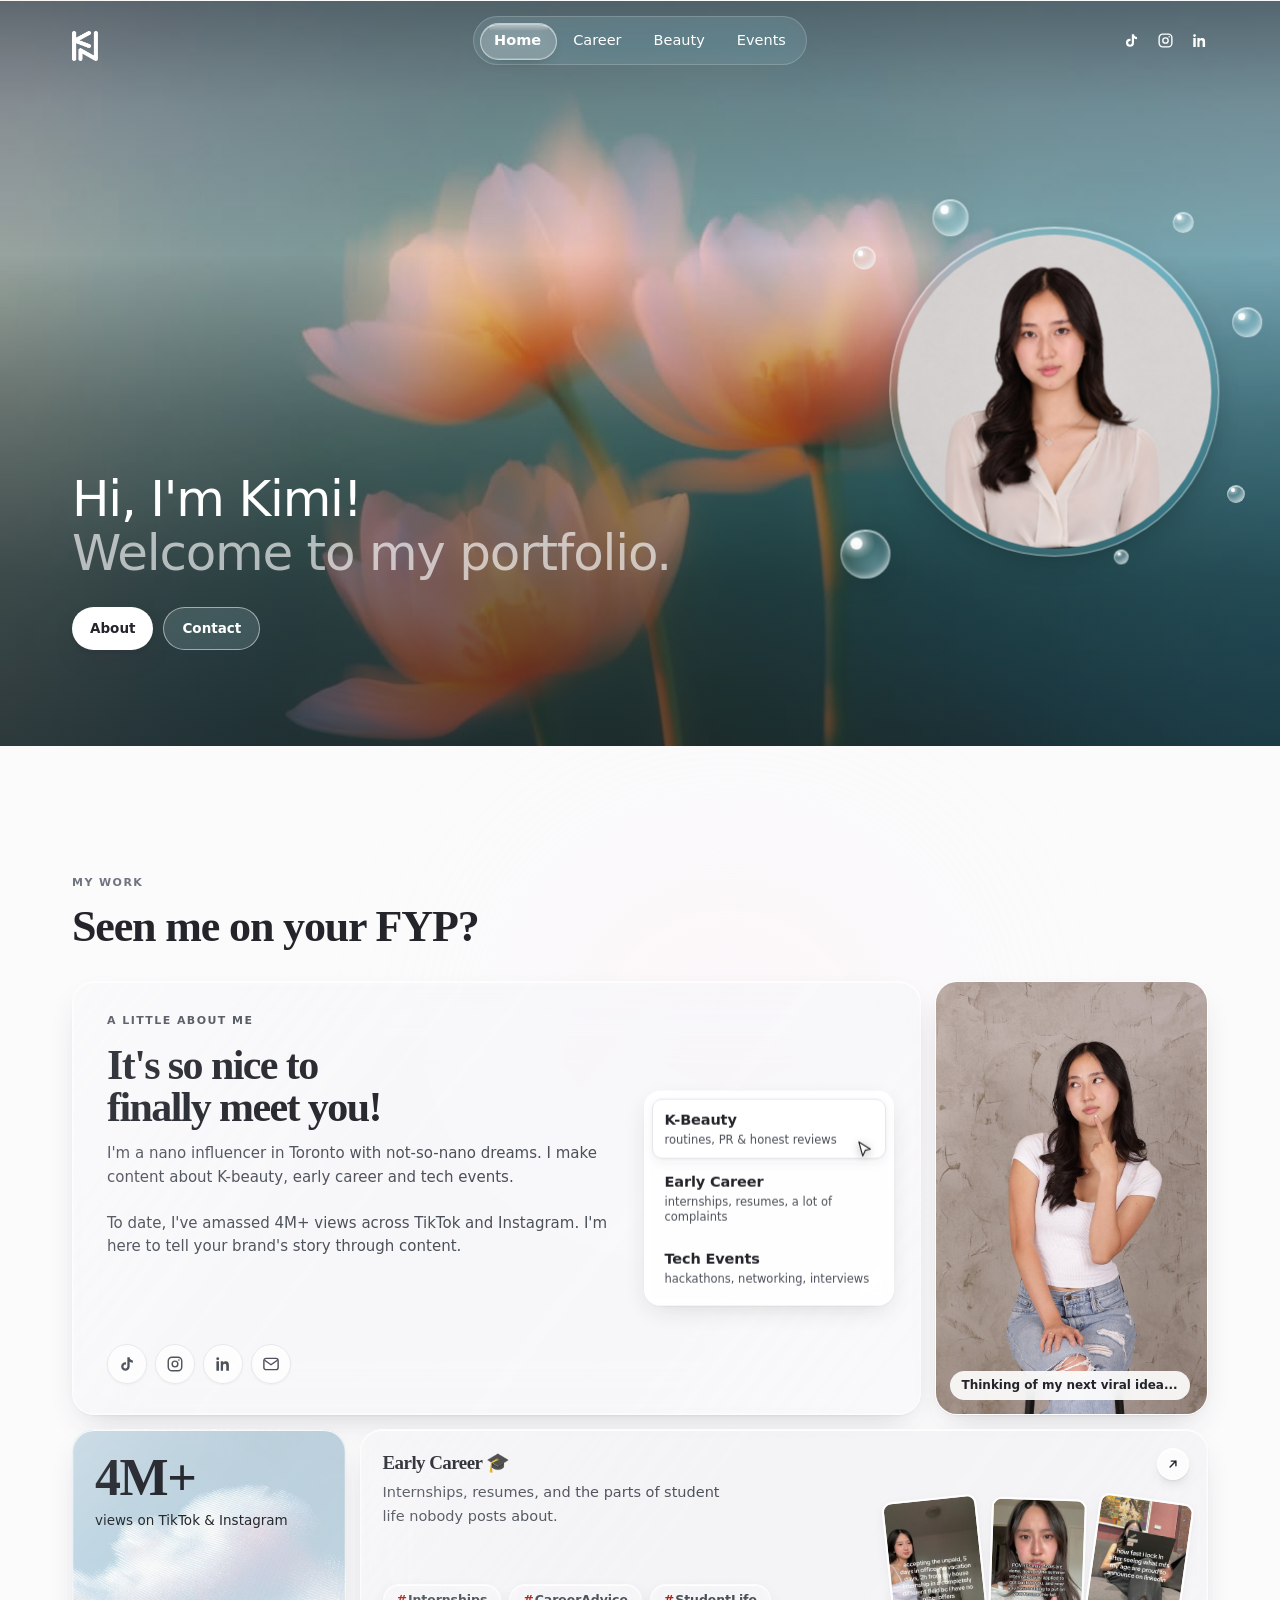
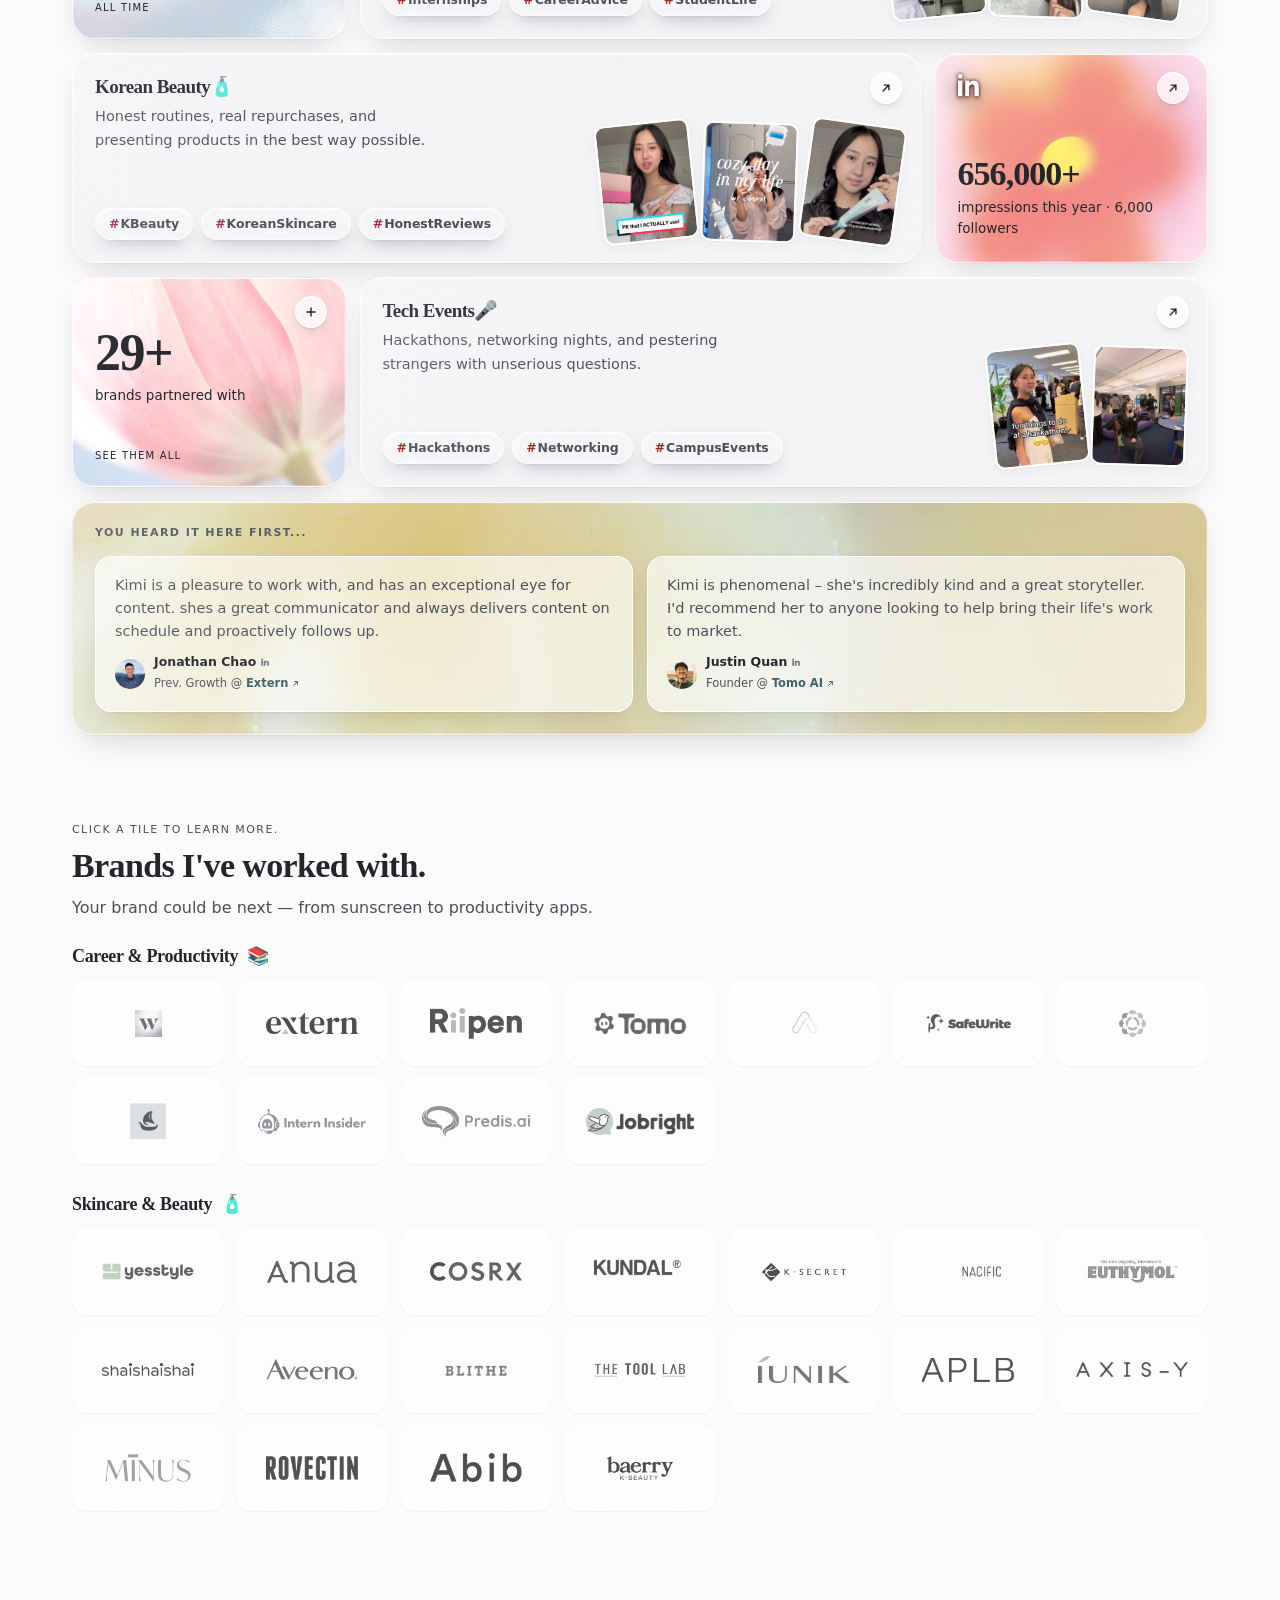
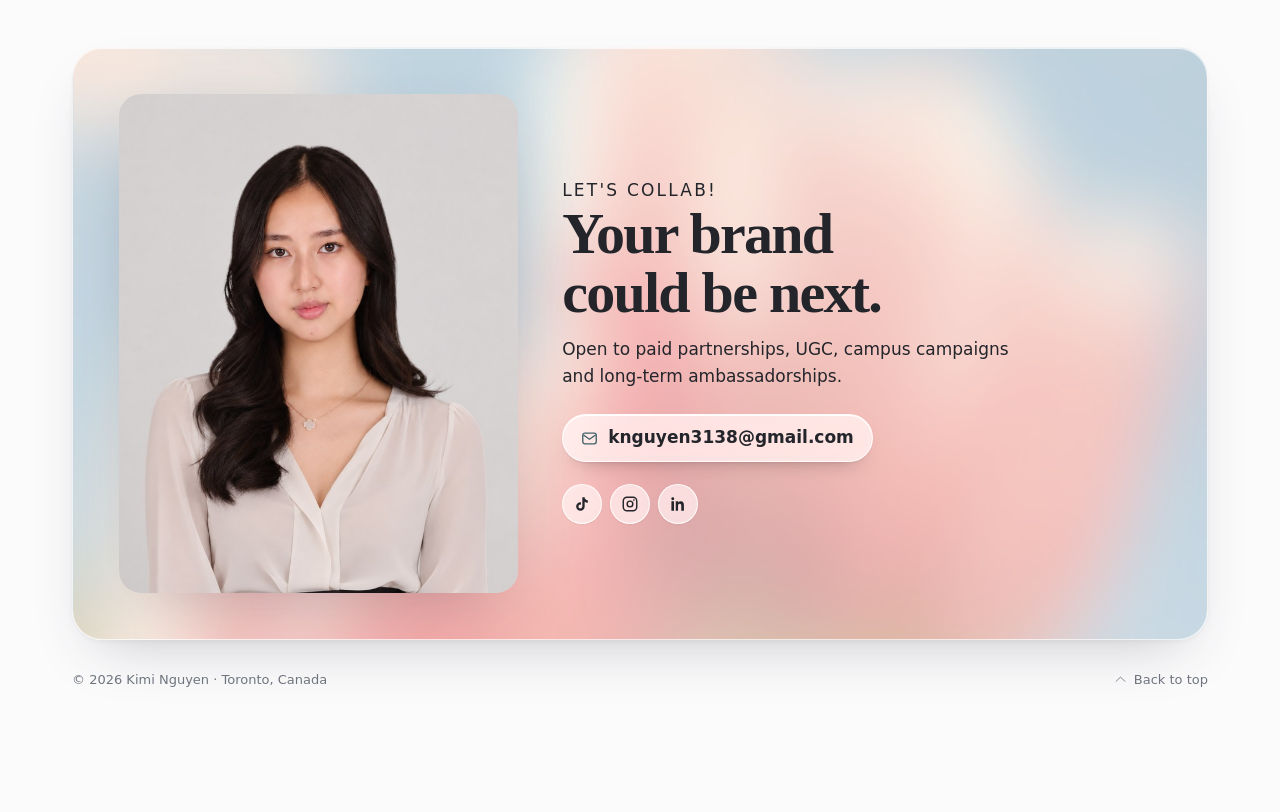
==== commit b06e5428: "Retry the webring embed on a fresh URL, not the cached one Measured in the browser this fails in, bo" ====
--- a/index.html
+++ b/index.html
@@ -381,8 +381,24 @@
                sight, so hand it an untouched host instead */
             if (el.shadowRoot) el.replaceWith(el.cloneNode(false));
             var s = document.createElement("script");
-            s.src = SRC;
+            /* The query string is the whole point. Measured in the browser
+               this actually fails in: the plain URL loads — resource timing
+               shows it completing in well under a second — and still leaves
+               no shadow root, twice over, because a retry on the same URL
+               just re-reads the same cached copy. The identical file with a
+               unique query renders on the spot. So every retry gets its own
+               URL rather than whatever is already held for this one. */
+            s.src = SRC + "?r=" + tries + "-" + Date.now();
+            /* a load that succeeds can still render nothing, so come back
+               and look rather than trusting onload */
+            s.onerror = schedule;
             document.body.appendChild(s);
+            schedule();
+          }
+
+          function schedule() {
+            if (tries >= 3) return;
+            setTimeout(ensure, 1200 * tries);   /* 1.2s, then 2.4s */
           }
 
           document.addEventListener("prerenderingchange", ensure, { once: true });
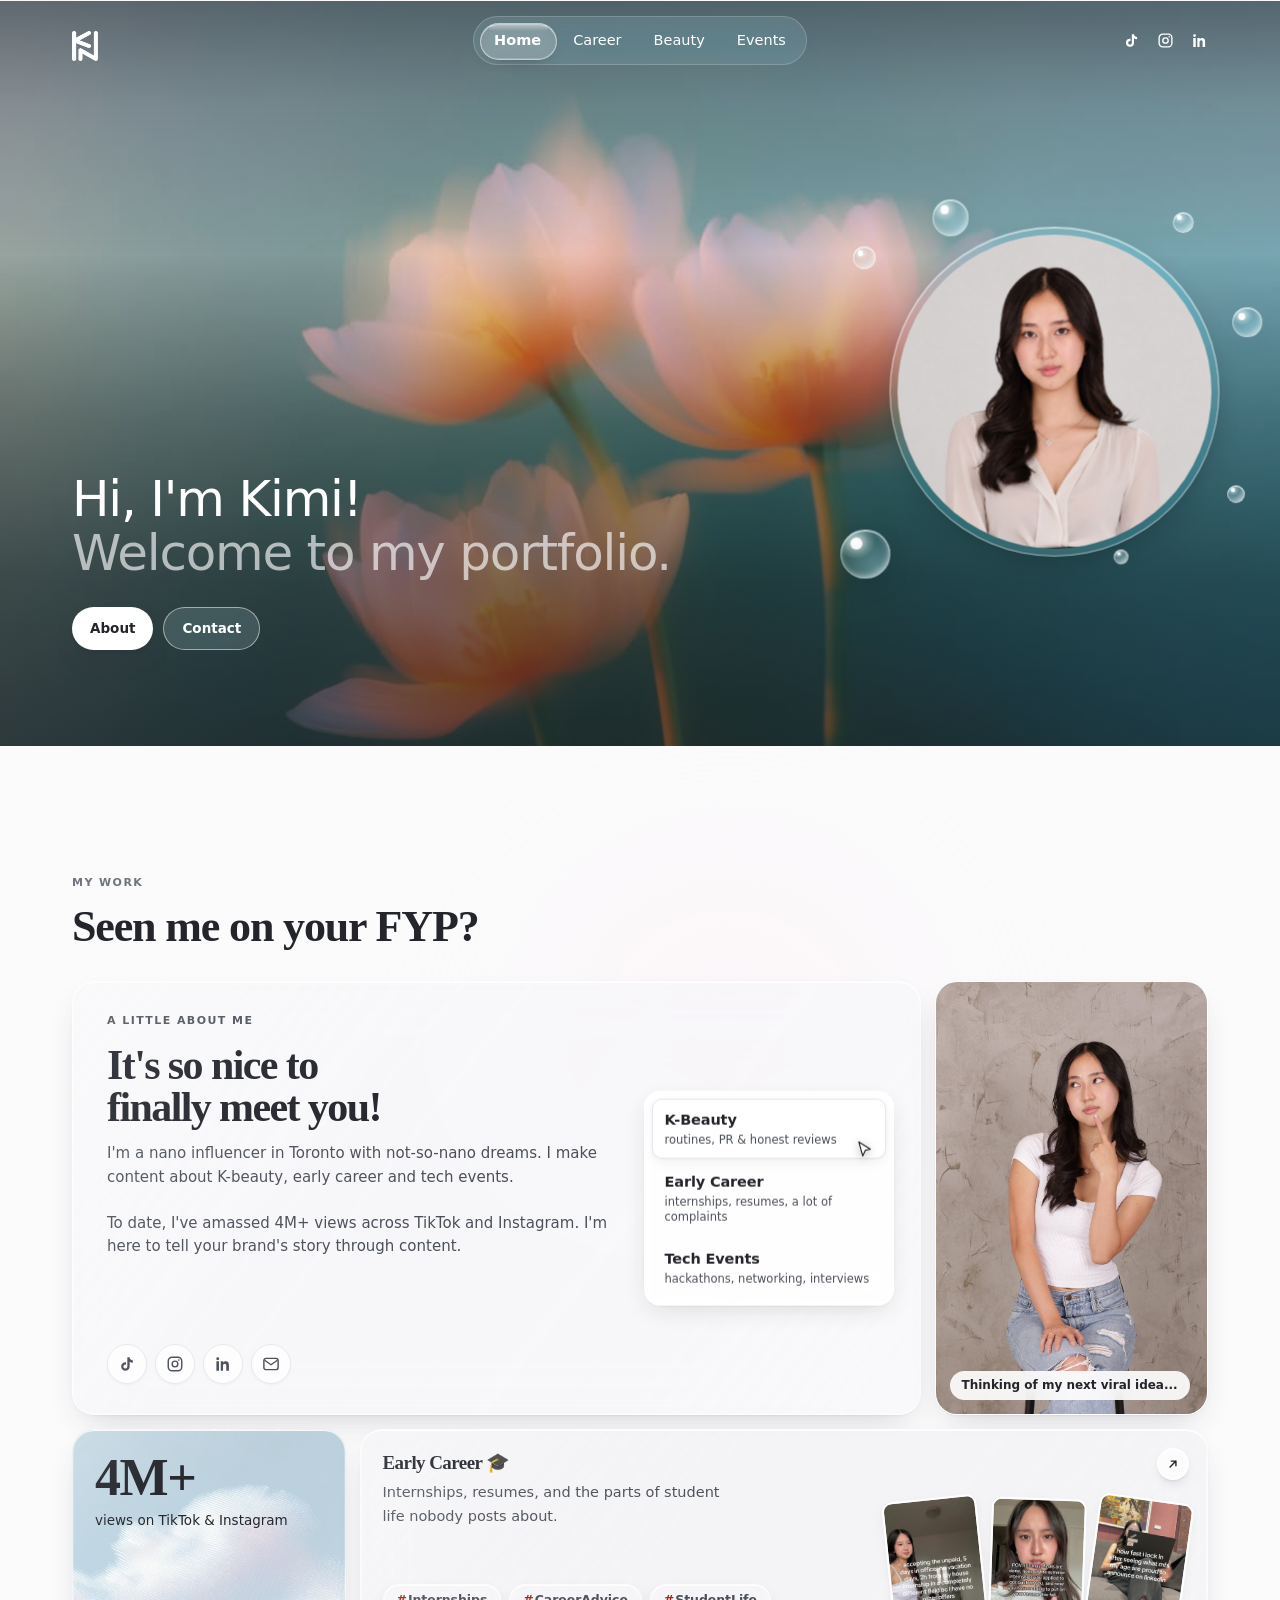
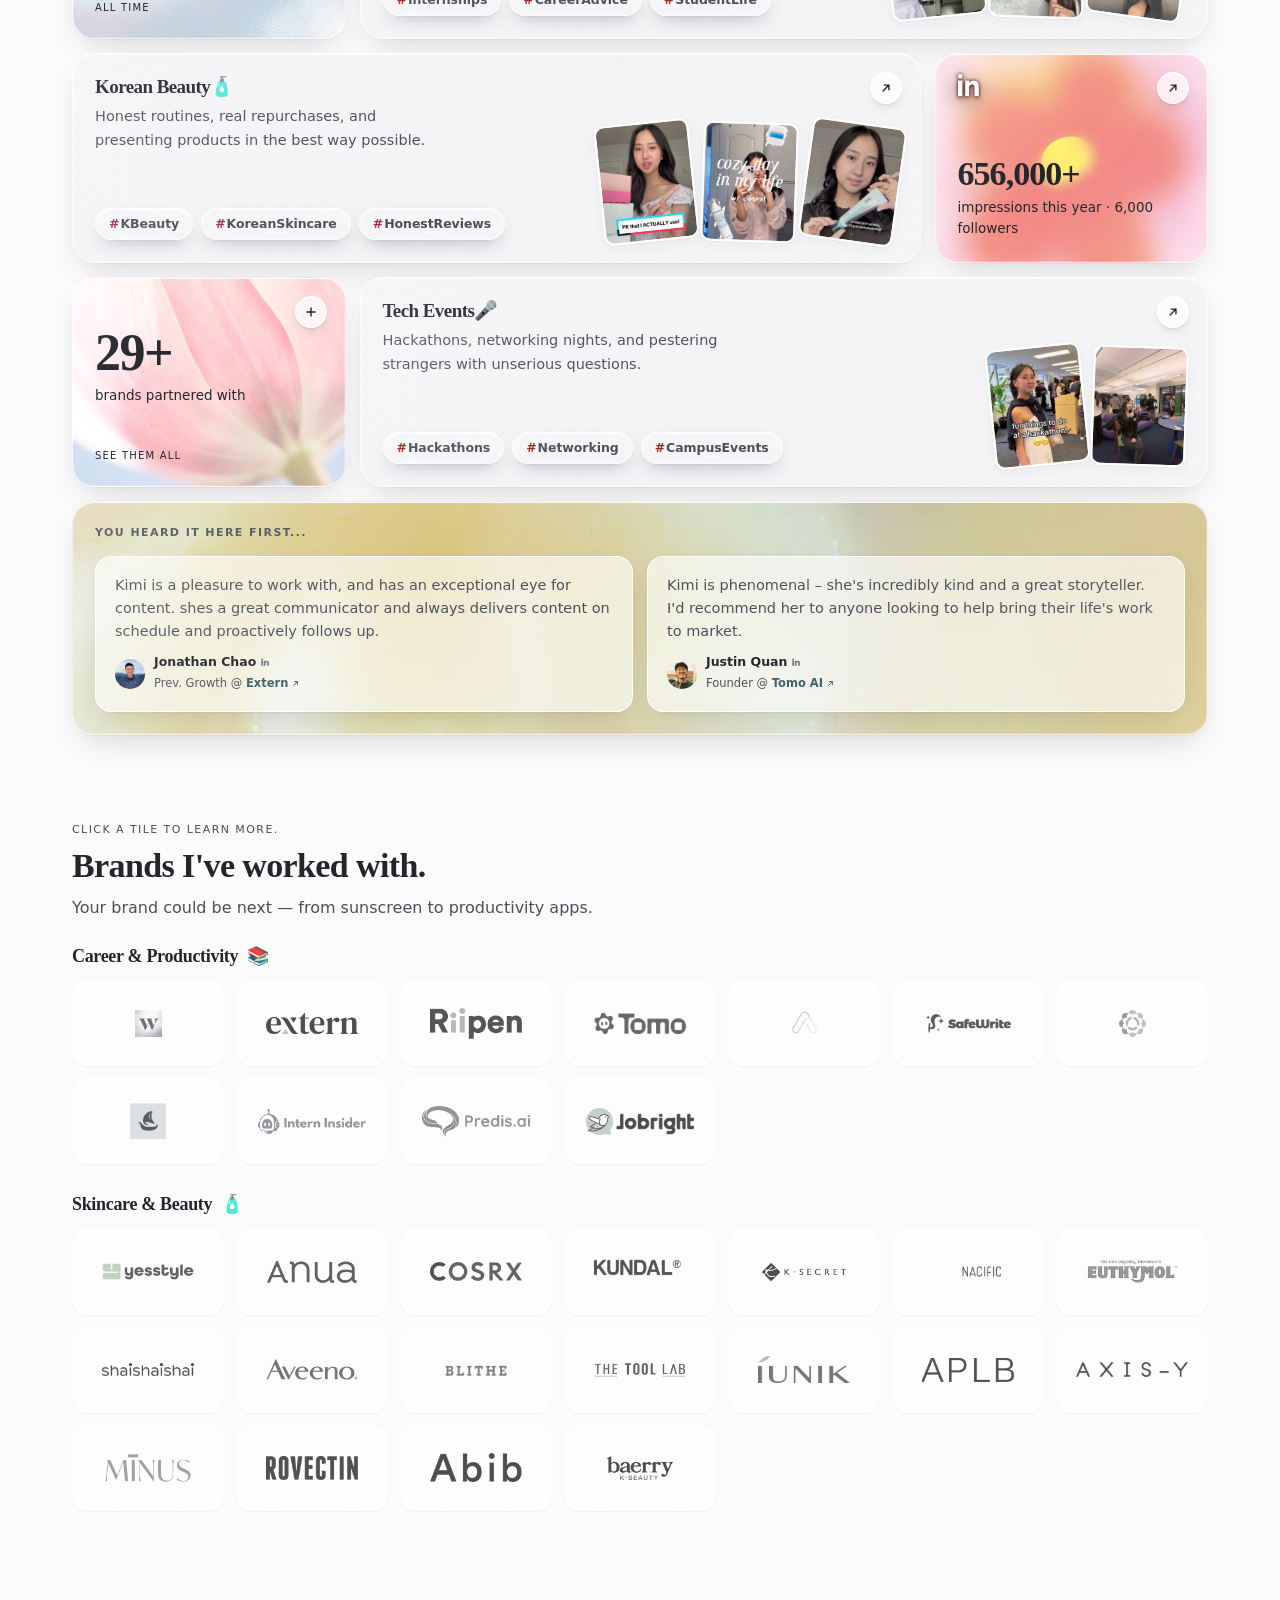
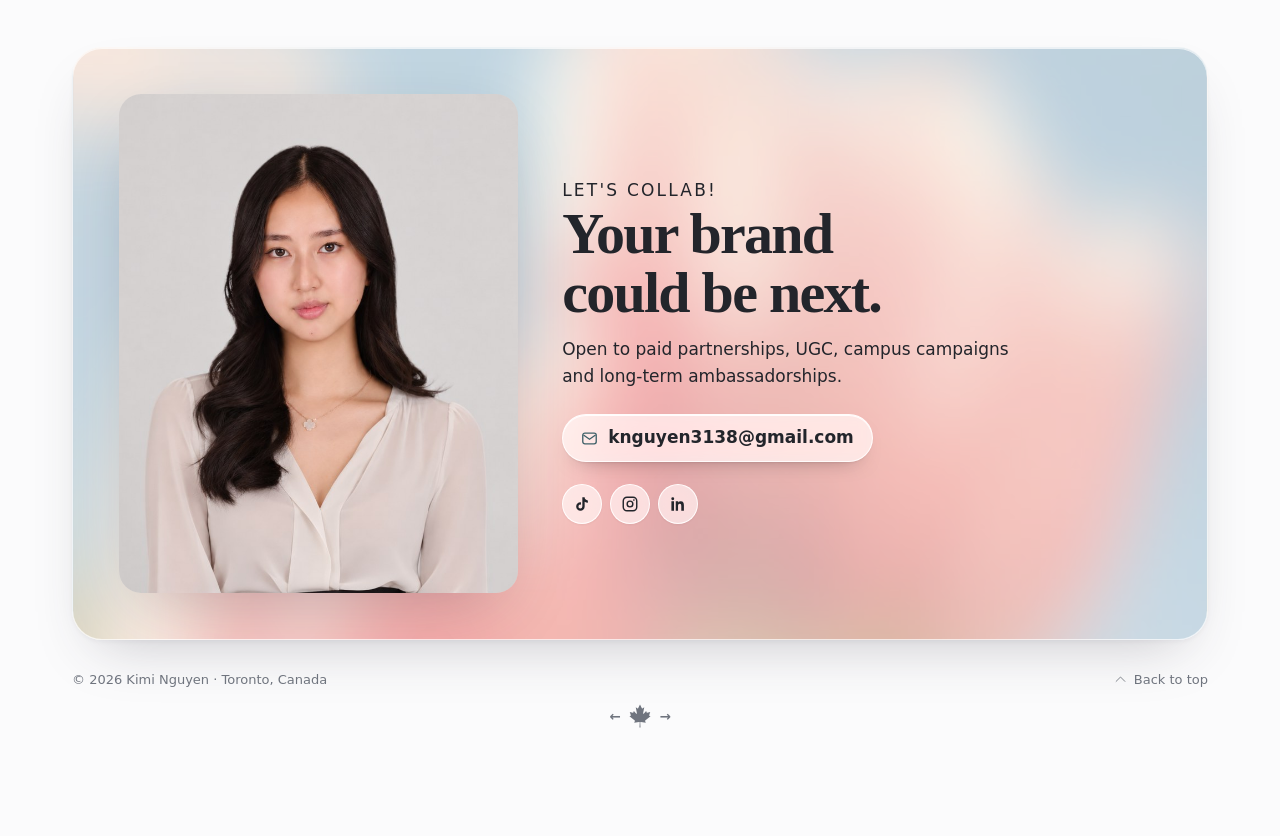
==== commit 4fe6d41f: "Draw the webring badge in HTML instead of loading embed.js Switches to the "Pure HTML" option from t" ====
--- a/index.html
+++ b/index.html
@@ -330,10 +330,18 @@
       </a>
     </footer>
 
-    <!-- webring.ca — the ring's CI fetches this page's raw HTML and looks
-         for the embed.js script plus a data-member matching the slug of
-         members/kimi-nguyen.json in stanleypangg/webring.ca. Change the
-         slug in both places or validation fails.
+    <!-- webring.ca — the "Pure HTML" option from the ring's README, not the
+         embed script. embed.js renders the badge client-side into a shadow
+         root exactly once per page load, and on this site that run kept
+         failing: the request completed every time, the script never
+         rendered, and no amount of retrying around it was reliable.
+
+         These are the same three destinations the embed would have drawn,
+         written as plain links. Nothing to execute, nothing to race, no
+         third party in the render path — it is simply in the HTML. The
+         ring's CI validates this shape too: it looks for a prev and a next
+         link carrying the slug, which must stay matched to the filename
+         members/kimi-nguyen.json in stanleypangg/webring.ca.
 
          Deliberately a SIBLING of .foot, not a child. Inside it, it became
          the footer's last child and got caught by the
@@ -341,73 +349,11 @@
          that centres the middle item on the collection pages — the badge
          stretched and sat on the same line instead of below it. -->
     <div class="webring">
-      <div data-webring="ca" data-member="kimi-nguyen"></div>
-      <script src="https://webring.ca/embed.js" defer></script>
-      <!-- The tag above stays exactly as it is: the ring's CI reads the raw
-           HTML and wants to find it there, so it can't become a dynamic
-           loader. This is a safety net beside it, not a replacement.
-
-           embed.js is a one-shot IIFE — it renders into a shadow root the
-           moment it runs and never tries again. Prerendering and
-           cross-document view transitions both mean a nav click shows a
-           document that was built earlier, so that single run can happen
-           somewhere the badge never ends up visible, which is why it only
-           appeared after a manual refresh.
-
-           So rather than trust any one theory about which step drops it,
-           this checks for the rendered <nav> itself and rebuilds if it
-           isn't there, on every route by which the page becomes visible:
-           prerender activation, bfcache restore, and visibility. A shadow
-           root that exists but is empty is the awkward case — embed.js
-           returns early when it sees one — so the host is swapped for a
-           clean clone first (cloneNode drops the shadow root). Capped at
-           three attempts so a failing network can't loop. -->
-      <script>
-        (function () {
-          var SRC = "https://webring.ca/embed.js";
-          var tries = 0;
-
-          function rendered() {
-            var el = document.querySelector('div[data-webring="ca"]');
-            return !!(el && el.shadowRoot && el.shadowRoot.querySelector("nav"));
-          }
-
-          function ensure() {
-            if (rendered() || tries >= 3) return;
-            var el = document.querySelector('div[data-webring="ca"]');
-            if (!el) return;                  /* nothing to render into */
-            tries++;
-            /* a shadow root with nothing in it would make embed.js bail on
-               sight, so hand it an untouched host instead */
-            if (el.shadowRoot) el.replaceWith(el.cloneNode(false));
-            var s = document.createElement("script");
-            /* The query string is the whole point. Measured in the browser
-               this actually fails in: the plain URL loads — resource timing
-               shows it completing in well under a second — and still leaves
-               no shadow root, twice over, because a retry on the same URL
-               just re-reads the same cached copy. The identical file with a
-               unique query renders on the spot. So every retry gets its own
-               URL rather than whatever is already held for this one. */
-            s.src = SRC + "?r=" + tries + "-" + Date.now();
-            /* a load that succeeds can still render nothing, so come back
-               and look rather than trusting onload */
-            s.onerror = schedule;
-            document.body.appendChild(s);
-            schedule();
-          }
-
-          function schedule() {
-            if (tries >= 3) return;
-            setTimeout(ensure, 1200 * tries);   /* 1.2s, then 2.4s */
-          }
-
-          document.addEventListener("prerenderingchange", ensure, { once: true });
-          addEventListener("pageshow", ensure);
-          document.addEventListener("visibilitychange", function () {
-            if (document.visibilityState === "visible") ensure();
-          });
-        })();
-      </script>
+      <nav aria-label="webring.ca">
+        <a class="wr-arrow" href="https://webring.ca/prev/kimi-nguyen" rel="noopener" aria-label="Previous site in the ring">&larr;</a>
+        <a class="wr-leaf" href="https://webring.ca" rel="noopener" aria-label="webring.ca"><svg viewBox="2840 300 3920 4230" aria-hidden="true"><path d="M4890 4430L4845 3567A95 95 0 0 1 4956 3469L5815 3620 5699 3300A65 65 0 0 1 5719 3227L6660 2465 6448 2366A65 65 0 0 1 6414 2287L6600 1715 6058 1830A65 65 0 0 1 5985 1792L5880 1545 5457 1999A65 65 0 0 1 5346 1942L5550 890 5223 1079A65 65 0 0 1 5132 1052L4800 400 4468 1052A65 65 0 0 1 4377 1079L4050 890 4254 1942A65 65 0 0 1 4143 1999L3720 1545 3615 1792A65 65 0 0 1 3542 1830L3000 1715 3186 2287A65 65 0 0 1 3152 2366L2940 2465 3881 3227A65 65 0 0 1 3901 3300L3785 3620 4644 3469A95 95 0 0 1 4755 3567L4710 4430Z"/></svg></a>
+        <a class="wr-arrow" href="https://webring.ca/next/kimi-nguyen" rel="noopener" aria-label="Next site in the ring">&rarr;</a>
+      </nav>
     </div>
 
   </section>
--- a/styles.css
+++ b/styles.css
@@ -2176,12 +2176,23 @@
   justify-content: center;
   padding-bottom: 40px;
   color: var(--muted);
-  font-size: 13px;
-  --webring-size: 15px;
-  --webring-color: currentColor;
-  --webring-accent: var(--hover);
-}
-.webring a { text-decoration: none; }
+  /* 15px because that's what --webring-size handed the embed's shadow DOM;
+     the badge is plain markup now, so the size lives here instead and the
+     three --webring-* custom properties are gone with the script. */
+  font-size: 15px;
+}
+.webring nav { display: flex; align-items: center; gap: 0.5em; }
+.webring a {
+  color: inherit;
+  text-decoration: none;
+  transition: color 0.2s var(--ease);
+}
+.webring a:hover { color: var(--hover); }
+/* em-based, so the whole badge scales from .webring's font-size alone —
+   these are the proportions embed.js used inside its shadow root */
+.webring .wr-arrow { font-size: 0.9em; font-weight: 700; line-height: 1; }
+.webring .wr-leaf { display: inline-flex; align-items: center; }
+.webring .wr-leaf svg { width: 1.6em; height: 1.6em; fill: currentColor; display: block; }
 
 /* =============================================================
    Scroll reveal
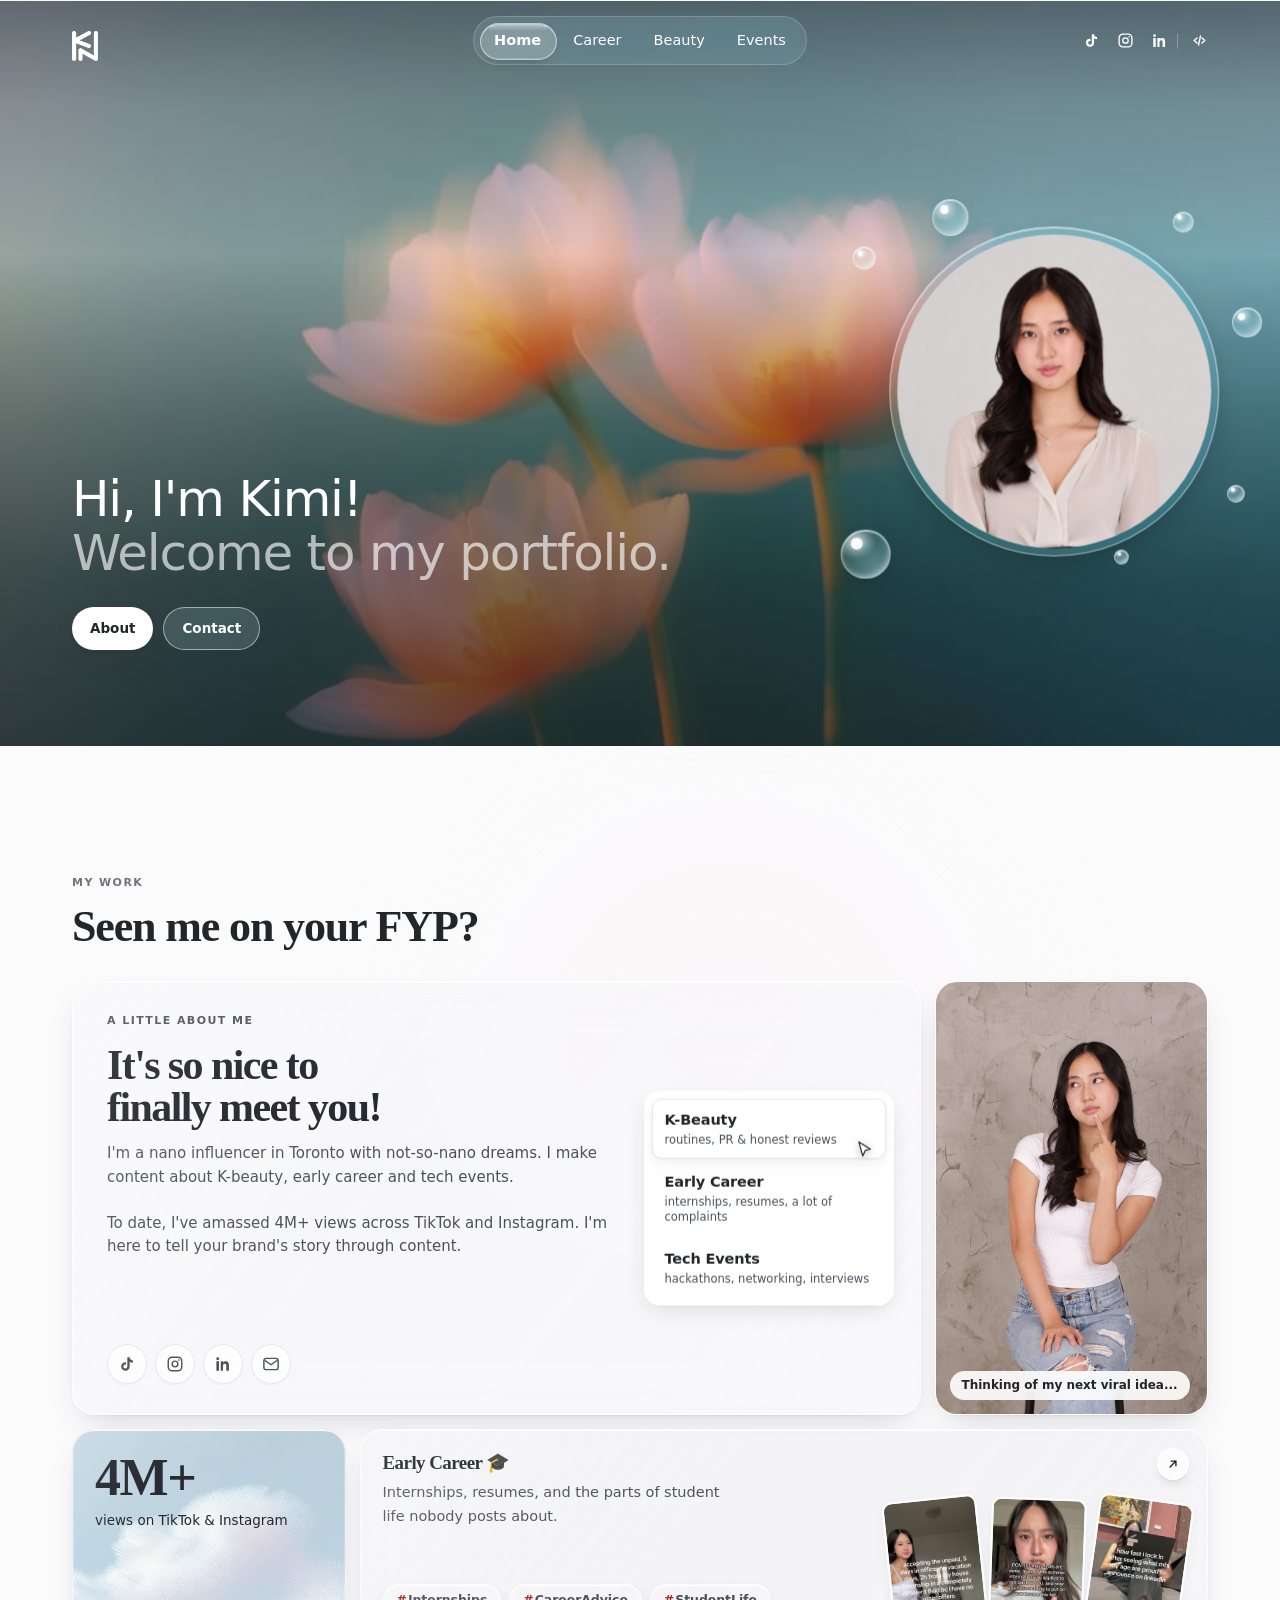
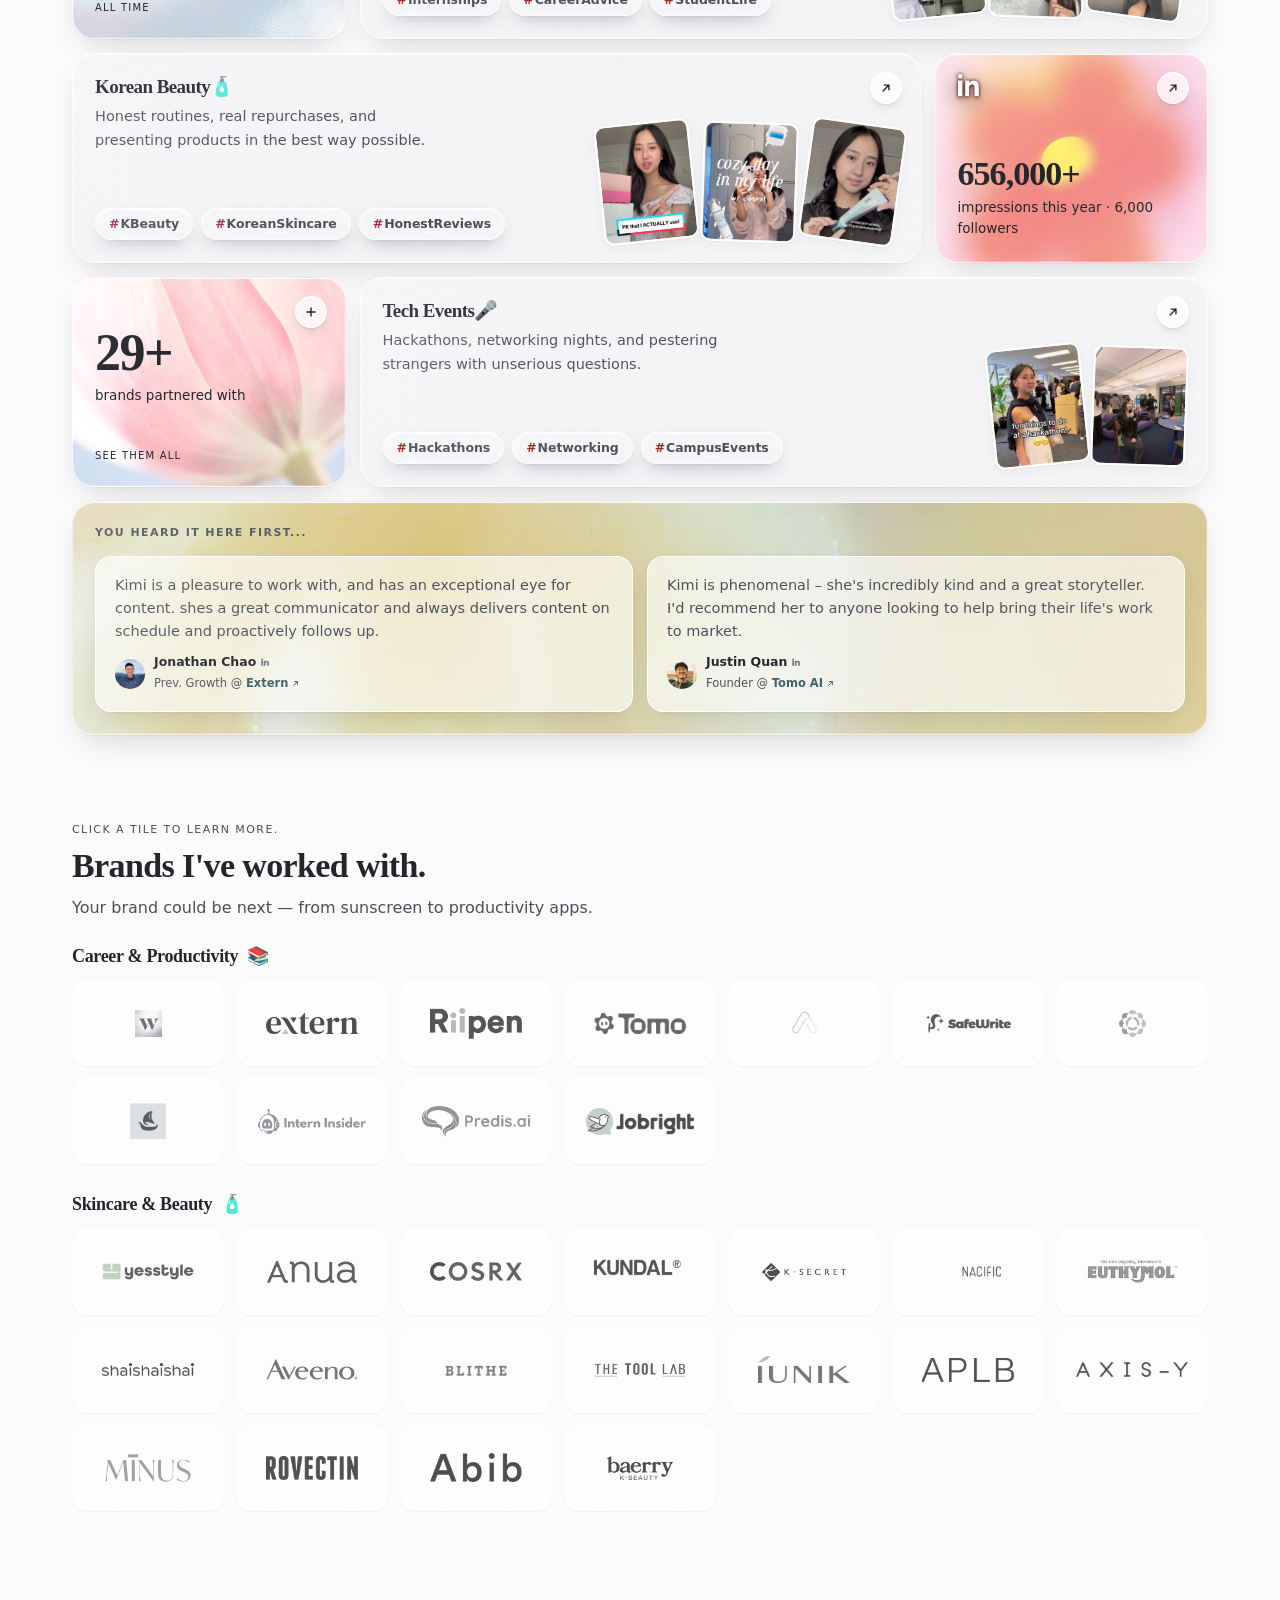
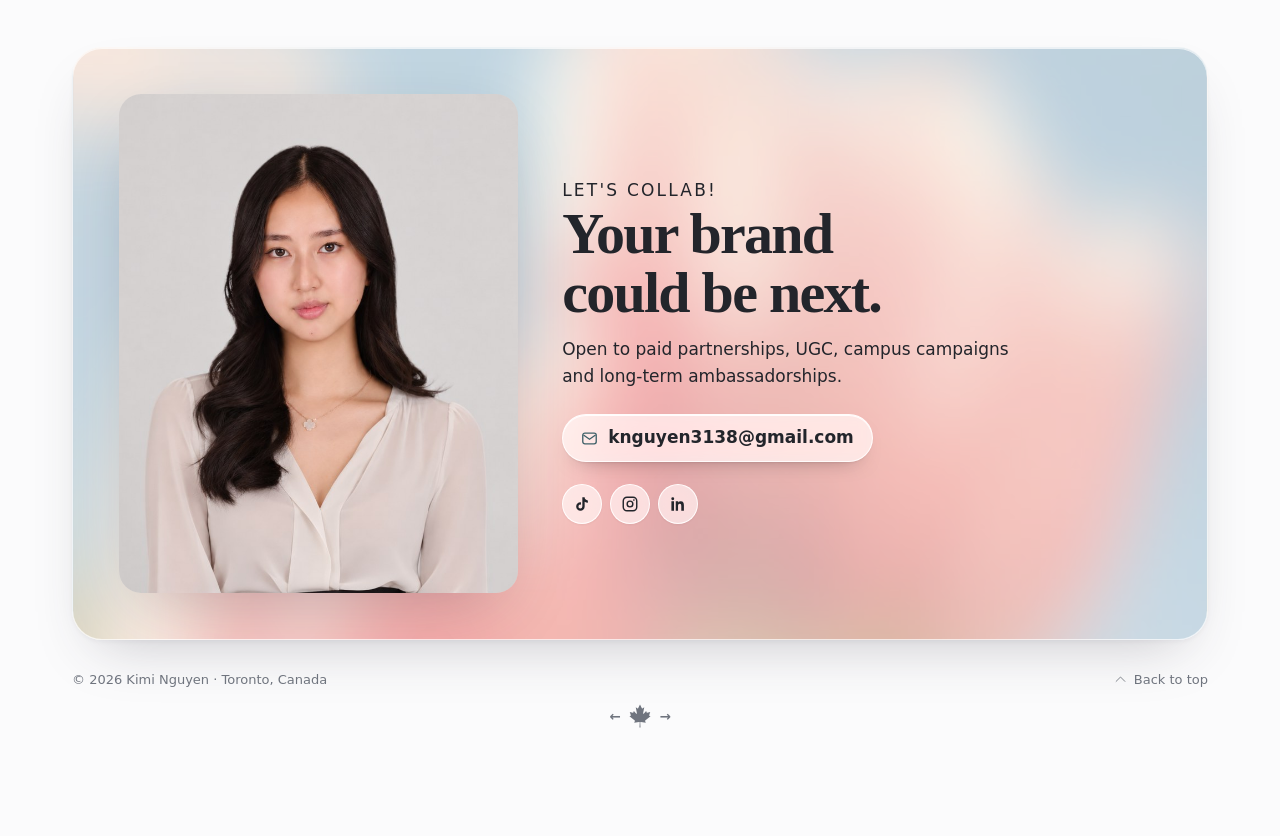
==== commit e0421a97: "Add the colophon page, and point Akatos at its own domain /built is a new page: what each tool was u" ====
--- a/index.html
+++ b/index.html
@@ -75,6 +75,7 @@
         <a href="https://www.tiktok.com/@kiminguyenn" target="_blank" rel="noopener" aria-label="TikTok"><svg viewBox="0 0 24 24" fill="currentColor" aria-hidden="true"><path d="M16.6 5.82A4.28 4.28 0 0 1 15.54 3h-3.09v12.4a2.59 2.59 0 0 1-2.59 2.5 2.59 2.59 0 1 1 .77-5.06V9.7a5.7 5.7 0 0 0-.77-.05A5.66 5.66 0 1 0 15.54 15.3V8.9a7.35 7.35 0 0 0 4.3 1.38V7.19a4.29 4.29 0 0 1-3.24-1.37Z"/></svg></a>
         <a href="https://www.instagram.com/kiminguyennn/" target="_blank" rel="noopener" aria-label="Instagram"><svg viewBox="0 0 24 24" fill="currentColor" aria-hidden="true"><rect x="3" y="3" width="18" height="18" rx="5" fill="none" stroke="currentColor" stroke-width="1.9"/><circle cx="12" cy="12" r="3.8" fill="none" stroke="currentColor" stroke-width="1.9"/><circle cx="17.2" cy="6.8" r="1.1"/></svg></a>
         <a href="https://www.linkedin.com/in/kiminguyen/" target="_blank" rel="noopener" aria-label="LinkedIn"><svg viewBox="0 0 24 24" fill="currentColor" aria-hidden="true"><path d="M6.94 5a1.94 1.94 0 1 1-3.88 0 1.94 1.94 0 0 1 3.88 0ZM3.2 8.4h3.5V21H3.2V8.4Zm5.8 0h3.35v1.72h.05a3.67 3.67 0 0 1 3.3-1.81c3.53 0 4.18 2.32 4.18 5.35V21h-3.5v-6.03c0-1.44-.03-3.29-2-3.29-2.01 0-2.32 1.57-2.32 3.19V21H9V8.4Z"/></svg></a>
+        <a class="nav-code" href="/built" aria-label="How this site was built"><svg viewBox="0 0 24 24" fill="none" stroke="currentColor" stroke-width="2" stroke-linecap="round" stroke-linejoin="round" aria-hidden="true"><path d="m8.5 8.5-4 3.5 4 3.5"/><path d="m15.5 8.5 4 3.5-4 3.5"/><path d="M13.4 5.5 10.6 18.5"/></svg></a>
       </div>
     </div>
   </div>
--- a/styles.css
+++ b/styles.css
@@ -153,7 +153,15 @@
       url("assets/cursor/bubble.png") 1x,
       url("assets/cursor/bubble@2x.png") 2x) 12 12, auto;
   }
-  a, button, summary, [role="button"], label {
+  /* The bubbles are a <span> and a <figure>, so they matched none of the
+     element selectors here and fell back to the plain OS hand from their
+     own `cursor: pointer` further down — clickable, but not looking like
+     anything else clickable on the page.
+
+     They're prefixed with `body` on purpose: those later rules are single
+     classes at (0,1,0) and would otherwise win this on source order. */
+  a, button, summary, [role="button"], label,
+  body .bubble--sm, body .bubble--portrait {
     cursor: url("assets/cursor/bubble-link.png") 15 15, pointer;
     cursor: -webkit-image-set(
       url("assets/cursor/bubble-link.png") 1x,
@@ -660,6 +668,26 @@
 }
 .nav-socials svg { width: 17px; height: 17px; }
 .nav-socials a:hover { background: rgba(255, 255, 255, 0.16); }
+
+/* The colophon link rides in the same row but isn't a social account —
+   it's the one icon here that goes to a page on this site. A hairline
+   ahead of it says so without costing a label or another row. */
+.nav-code { margin-left: 6px; position: relative; }
+.nav-code::before {
+  content: "";
+  position: absolute;
+  left: -7px;
+  top: 50%;
+  transform: translateY(-50%);
+  width: 1px;
+  height: 15px;
+  background: currentColor;
+  opacity: 0.28;
+}
+/* Its page has no slot in .nav-links, so the sliding pill can never rest
+   on it — the icon has to carry "you are here" by itself. */
+.nav-code[aria-current="page"] { background: rgba(255, 255, 255, 0.2); }
+.nav-shell.is-scrolled .nav-code[aria-current="page"] { background: rgba(35, 37, 43, 0.09); }
 
 
 /* ---- scrolled past the lander: the photo is gone, so flip to ink ----
@@ -849,6 +877,39 @@
   100% { transform: translate(0, 0) scale(1); }
 }
 
+/* --- the empties are poppable ---------------------------------------
+   .lander-orbit turns pointer events off for the whole orbit so the
+   bubbles never eat a click meant for the hero; these take them back
+   for themselves only. */
+.bubble--sm {
+  pointer-events: auto;
+  cursor: pointer;
+  transition: opacity 0.9s var(--ease);   /* the fade back in */
+}
+
+/* Two classes plus .js, because `.js .bubble--sm` and the per-bubble
+   `.js .s1` overrides above both match at (0,2,0) — a tie this rule
+   would lose on source order if it weren't more specific.
+
+   --pop-tx/--pop-ty come from main.js and carry whatever drift offset
+   the rAF loop had reached, so the burst begins where the bubble
+   actually is instead of snapping back to its untransformed origin. */
+.js .bubble--sm.is-popping {
+  animation: bubble-burst 0.42s cubic-bezier(0.3, 0, 0.2, 1) forwards;
+}
+@keyframes bubble-burst {
+  0%   { transform: translate(var(--pop-tx, 0), var(--pop-ty, 0)) scale(1);    opacity: 1; }
+  55%  { transform: translate(var(--pop-tx, 0), var(--pop-ty, 0)) scale(1.3);  opacity: 0.8; }
+  100% { transform: translate(var(--pop-tx, 0), var(--pop-ty, 0)) scale(1.55); opacity: 0; }
+}
+.bubble--sm.is-gone { opacity: 0; pointer-events: none; }
+
+@media (prefers-reduced-motion: reduce) {
+  /* initBubbles bails before wiring any of this up, so don't offer a
+     cursor that promises something that won't happen */
+  .bubble--sm { pointer-events: none; cursor: default; transition: none; }
+}
+
 .lander-inner {
   position: relative;
   z-index: 2;
@@ -858,7 +919,15 @@
   align-items: flex-start;
   gap: 26px;
   padding-bottom: clamp(48px, 8vw, 96px);
-}
+  /* This is a full-width box at z-index 2, so it lies over the right-hand
+     side of the orbit even though nothing is drawn there — and it was
+     swallowing the clicks meant for the bubbles underneath (three of the
+     seven were unhittable). It doesn't need to catch anything itself; the
+     headline and the buttons take their own hits back below, which leaves
+     the empty space either side transparent to the bubbles. */
+  pointer-events: none;
+}
+.lander-inner > * { pointer-events: auto; }
 
 /* smaller than before, and the second clause takes its own line */
 .lander h1 {
@@ -1939,6 +2008,255 @@
    dimension and 44px is what it was already drawing at. */
 #event-orgs .logo img[alt="Hack the 6ix"] { max-height: 44px; }
 .logo:hover img { filter: none; }
+
+/* =============================================================
+   Colophon — /built
+   ============================================================= */
+
+/* No card, no artwork, no eyebrow — this page is deliberately just type
+   on the page background. .page-head can't do that job: it's a glass
+   card with a border and a shadow, and stripping those off it would
+   change every other page's banner too. */
+.plain-head { padding: clamp(52px, 7vw, 84px) 0 clamp(20px, 2.4vw, 30px); }
+.plain-head h1 {
+  font-size: clamp(32px, 4.6vw, 46px);
+  letter-spacing: -0.026em;
+  margin: 0;
+}
+/* A sibling of .plain-head, not a child: the header is deliberately just
+   the title, and this is body copy that happens to sit under it. */
+.plain-intro {
+  margin: 0;
+  max-width: 62ch;
+  font-size: 17px;
+  font-weight: 300;
+  line-height: 1.65;
+  color: var(--ink-soft);
+}
+.plain-intro + .plain-intro { margin-top: 14px; }
+
+/* ---- the cat, top right of /built ------------------------------------
+   Anchored to the page column rather than the viewport so it tracks the
+   copy instead of drifting toward the edge on a wide monitor.
+   .built-page is the positioning context; it's on <main> only here. */
+.built-page { position: relative; }
+.built-art {
+  position: absolute;
+  top: 6px;
+  /* Pulled in from the column's right edge. Scales with the viewport so
+     the inset shrinks as the page narrows and the copy claims the space
+     — a fixed value would walk the cat into the paragraph. Never
+     negative: that pushes the box outside <main> and adds a horizontal
+     scrollbar at exactly --wrap. */
+  right: clamp(0px, 4.5vw, 72px);
+  width: clamp(230px, 26vw, 320px);
+  aspect-ratio: 736 / 981;
+  z-index: 0;
+  pointer-events: none;
+  /* Clips the overscan below. Without it the ::before sticks 24px past
+     the column and adds a horizontal scrollbar at exactly --wrap, where
+     <main> is already flush with the viewport. The mask fades out well
+     inside this box, so the clip never cuts anything visible. */
+  overflow: hidden;
+}
+/* The blur lives on a child with the box overscanned — the same reason
+   .art-head does it this way. blur() samples past the element's own
+   edges, so blurring a background that stops at the rim pulls in
+   transparency and draws a pale halo around the artwork. The inset
+   overscan gives it real pixels to sample, and the mask then decides
+   where the image actually ends. */
+.built-art::before {
+  content: "";
+  position: absolute;
+  inset: -24px;
+  background: url("assets/photos/art-cat.jpg") center / cover no-repeat;
+  filter: blur(5px) saturate(0.9);
+  opacity: 0.46;
+  /* Radii are sized so the fade completes inside the parent's clip: the
+     last stop is transparent at 88% of the radius, which lands ~40px
+     short of every edge of the box above. Getting this wrong is what
+     drew a hard rectangle on the first attempt — a radius big enough to
+     look right still had the far edges inside the gradient. */
+  -webkit-mask-image:
+    radial-gradient(42% 36% at 54% 40%, #000 0%, rgba(0, 0, 0, 0.62) 44%, transparent 88%);
+  mask-image:
+    radial-gradient(42% 36% at 54% 40%, #000 0%, rgba(0, 0, 0, 0.62) 44%, transparent 88%);
+}
+/* Over the artwork. Without this the copy shares its stacking level and
+   the corner of the cat can land on top of the first line. */
+.plain-head,
+.plain-intro,
+.build-stats { position: relative; z-index: 1; }
+
+/* Under ~900px the copy has grown to the full column width and there's
+   no empty corner left to put it in. */
+@media (max-width: 900px) {
+  .built-art { display: none; }
+}
+
+/* Three counts under the intro. auto-fit rather than three fixed columns
+   so they fold to one per row on a narrow screen without a second query,
+   and the tiles keep the page's flat treatment — no shadow, no border —
+   because this page's whole idea is bordered rows and plain type. */
+.build-stats {
+  list-style: none;
+  margin: 26px 0 0;
+  padding: 0;
+  display: grid;
+  /* Fixed at three rather than auto-fit: with exactly three items, any
+     two-column fallback orphans the last one on its own half-row. They
+     stay a row and get smaller instead — see the query below. */
+  grid-template-columns: repeat(3, minmax(0, 1fr));
+  gap: 10px;
+  /* 62ch to match .plain-intro — but ch is relative to the element's own
+     font, so the size and weight have to match too or the two boxes end
+     at different places. The tiles set their own type, so this only
+     feeds the measure. */
+  font-size: 17px;
+  font-weight: 300;
+  max-width: 62ch;
+}
+.build-stat {
+  border-radius: var(--r-lg);
+  padding: 18px 20px;
+  display: flex;
+  flex-direction: column;
+  gap: 3px;
+}
+.build-stat-n {
+  font-family: var(--font-display);
+  font-size: clamp(26px, 3.4vw, 32px);
+  line-height: 1;
+  letter-spacing: -0.02em;
+  color: var(--ink);
+}
+.build-stat-l {
+  font-size: 12.5px;
+  font-weight: 400;
+  color: var(--ink-soft);
+}
+/* Narrow: hold the row of three and let the tiles tighten. The longest
+   label wraps to two lines here, so the tiles are stretched to match
+   rather than sitting at ragged heights. */
+@media (max-width: 540px) {
+  .build-stats { gap: 8px; }
+  .build-stat { padding: 14px 13px; }
+  .build-stat-l { font-size: 11.5px; line-height: 1.3; }
+}
+
+/* Tool rows: mark, name, what it did. Three columns on a wide screen so
+   the names stack into a readable spine and the eye can run down the
+   uses on the right. The name column is sized to the longest name
+   ("Claude Code") rather than a fraction, so it doesn't drift as the
+   list grows. */
+.tool-list { list-style: none; margin: 0; padding: 0; }
+.tool {
+  display: grid;
+  grid-template-columns: 34px minmax(0, 122px) 1fr;
+  align-items: center;
+  gap: 0 16px;
+  padding: 14px 0;
+  border-top: 1px solid var(--line);
+}
+.tool:last-child { border-bottom: 1px solid var(--line); }
+.tool-mark { display: grid; place-items: center; width: 26px; height: 26px; }
+/* Pixel caps, not percentages — the same trap as .logo img. Against this
+   grid cell `max-height: 100%` resolves to nothing, so a portrait mark
+   (Figma is 2:3) took the width cap and let its height run to 50px,
+   spilling out of the row. */
+.tool-mark img {
+  max-width: 26px;
+  max-height: 26px;
+  width: auto;
+  height: auto;
+  object-fit: contain;
+  /* the brand wall's treatment, so tool marks and partner logos read as
+     the same species of thing — lifted on hover, below */
+  filter: saturate(0.08) opacity(0.7);
+  transition: filter 0.28s var(--ease);
+}
+/* Hovering anywhere on the row brings that logo back to full colour. The
+   whole row is the target, not the 26px mark: the mark is a small thing
+   to hit, and the row is already the unit you read. */
+.tool:hover .tool-mark img,
+.tool:focus-within .tool-mark img { filter: none; }
+/* Opted out of the muting and shown in full colour at rest. The hover
+   rule above still matches it, it just has nothing left to change. */
+.tool-mark--colour img { filter: none; }
+.tool-mark.is-missing img { display: none; }
+.tool-name {
+  font-size: 15.5px;
+  font-weight: 600;
+  color: var(--ink);
+  text-decoration: none;
+}
+.tool-name:hover { color: var(--hover); }
+.tool-use {
+  font-size: 15.5px;
+  font-weight: 300;
+  line-height: 1.55;
+  color: var(--ink-soft);
+}
+/* Two columns: the mark keeps its gutter and the use drops under the
+   name, so the marks still line up down the left edge. */
+@media (max-width: 620px) {
+  .tool { grid-template-columns: 34px 1fr; align-items: start; row-gap: 3px; }
+  .tool-mark { grid-row: span 2; padding-top: 2px; }
+}
+.colophon p {
+  margin: 0 0 14px;
+  max-width: 66ch;   /* body copy, so a tighter measure than .section-head */
+  color: var(--ink-soft);
+  font-weight: 300;
+  font-size: 17px;
+  line-height: 1.65;
+}
+.colophon p:last-child { margin-bottom: 0; }
+.colophon strong { color: var(--ink); font-weight: 600; }
+/* Filenames read as objects, not prose. Sized down because monospace at
+   the same px runs visually larger than the surrounding text. */
+.colophon code,
+.build-facts code {
+  font-size: 0.88em;
+  background: rgba(35, 37, 43, 0.05);
+  padding: 2px 6px;
+  border-radius: 5px;
+  color: var(--ink);
+}
+
+/* Term/description pairs. A <dl> rather than a table: there are two
+   columns of meaning, not of data, and the pairs have to be able to
+   stack on a phone without a table's row scaffolding fighting it. */
+.build-facts {
+  display: grid;
+  grid-template-columns: minmax(120px, 172px) 1fr;
+  gap: 2px 24px;
+  margin: 26px 0 0;
+}
+.build-facts dt {
+  font-size: 13px;
+  font-weight: 600;
+  letter-spacing: 0.01em;
+  color: var(--ink);
+  padding: 12px 0;
+  border-top: 1px solid var(--line);
+}
+.build-facts dd {
+  margin: 0;
+  padding: 12px 0;
+  font-size: 15.5px;
+  font-weight: 300;
+  line-height: 1.6;
+  color: var(--ink-soft);
+  border-top: 1px solid var(--line);
+}
+/* One column: the rule above a dt would double up with the one above its
+   own dd, so only the dt keeps it and it spans the pair. */
+@media (max-width: 620px) {
+  .build-facts { grid-template-columns: 1fr; gap: 0; }
+  .build-facts dt { padding-bottom: 2px; }
+  .build-facts dd { padding-top: 0; border-top: 0; }
+}
 
 /* =============================================================
    Collab band
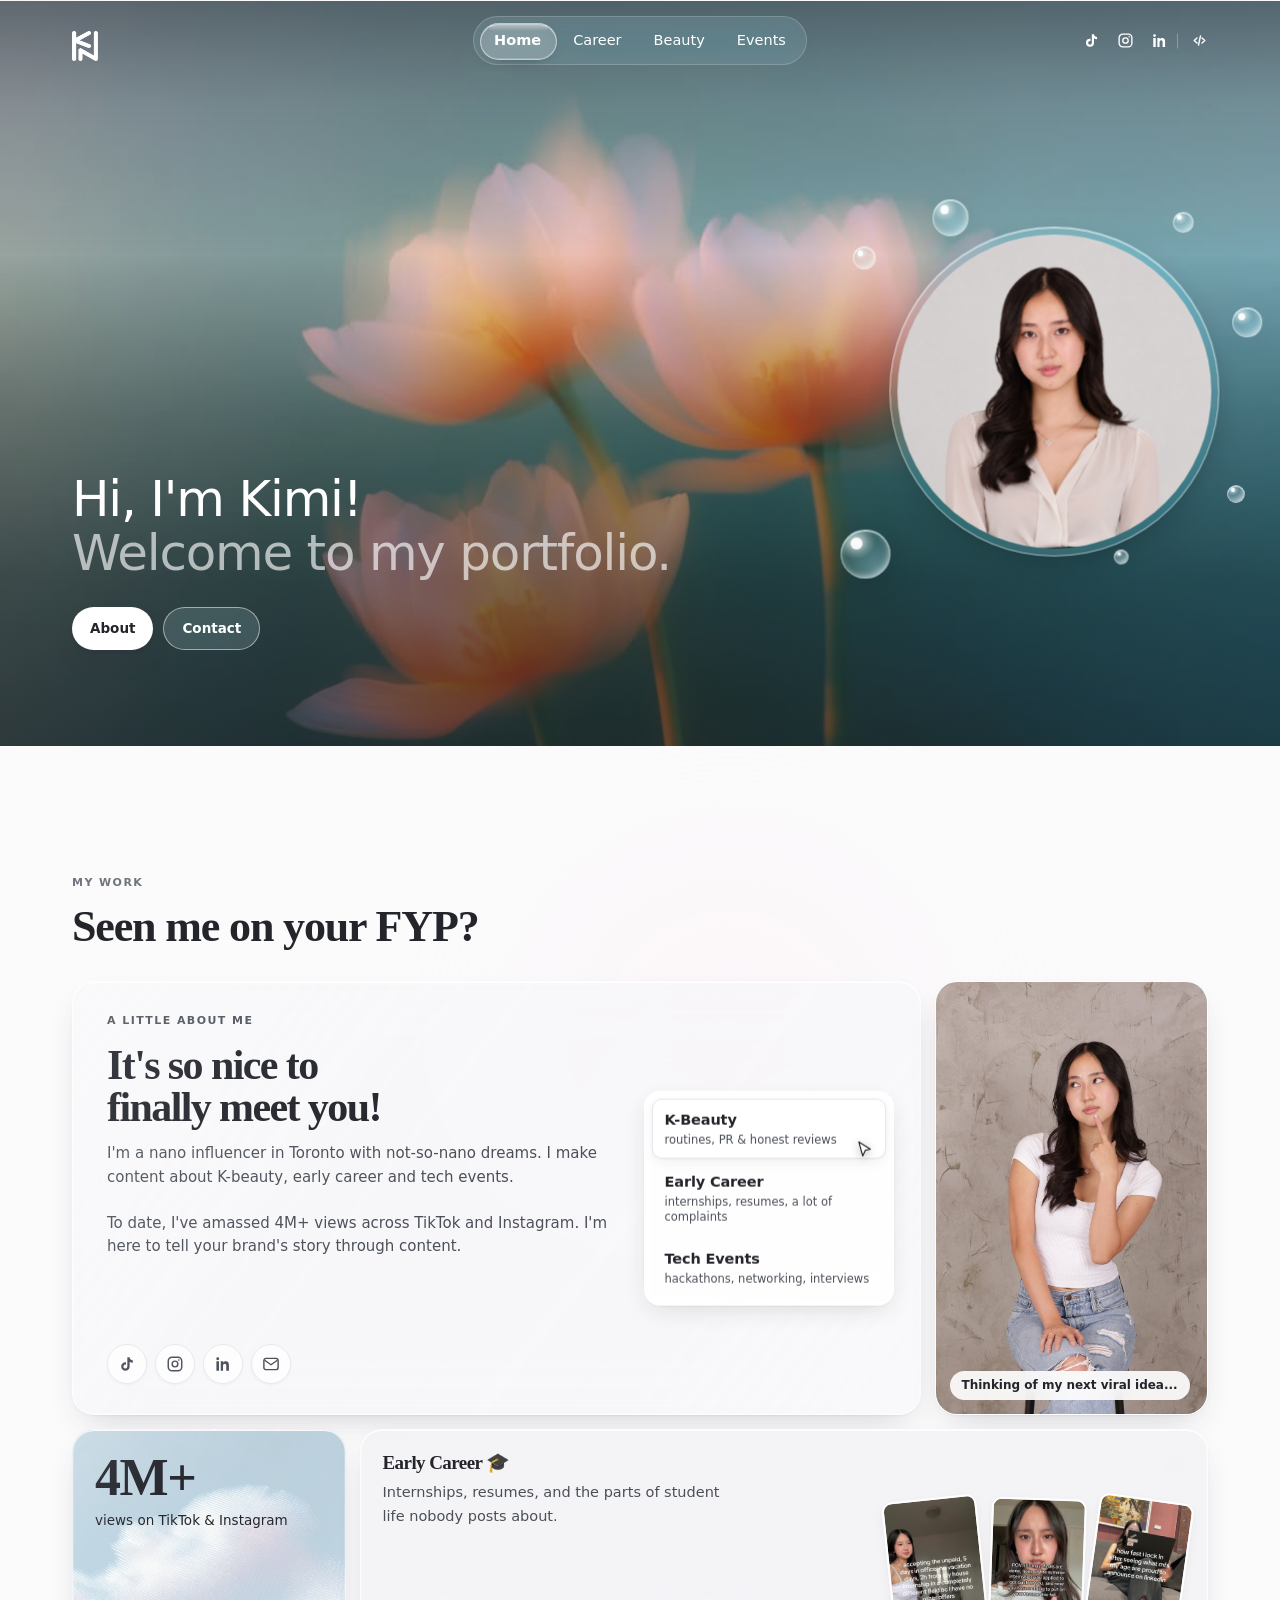
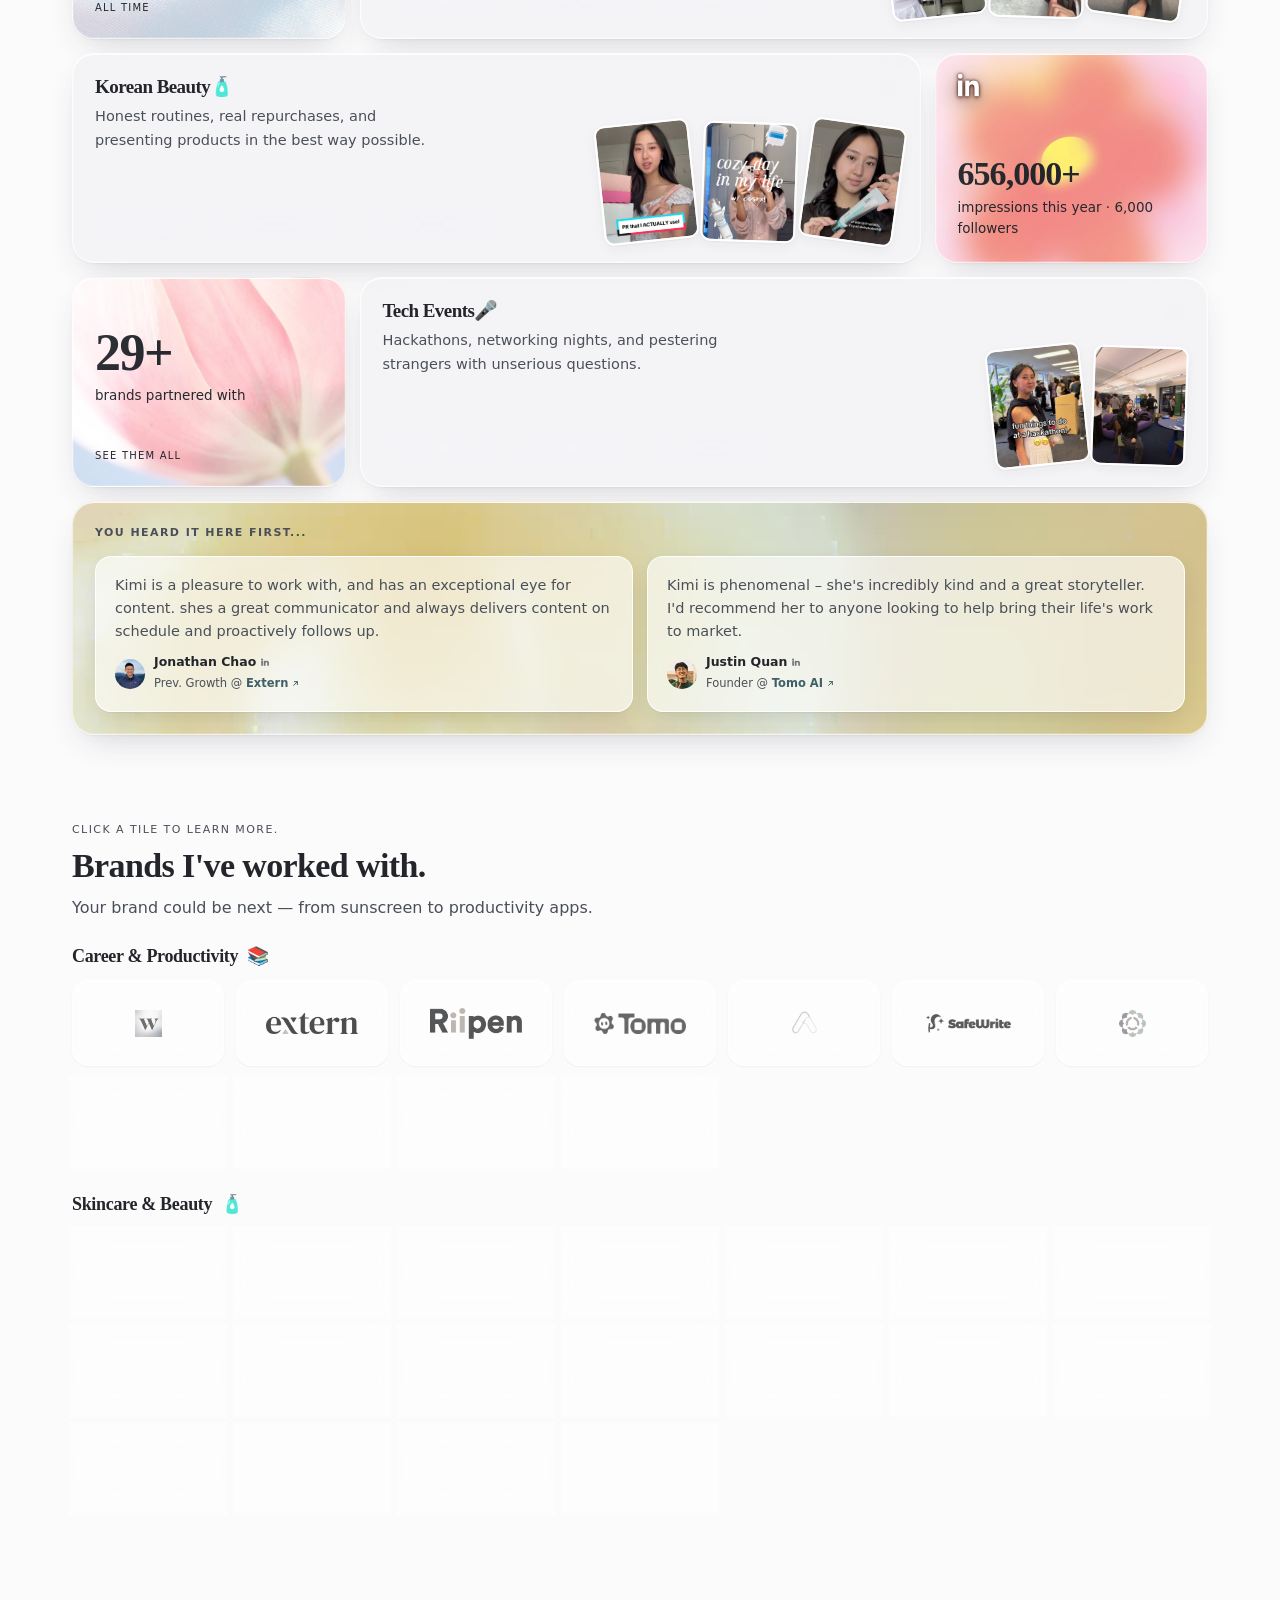
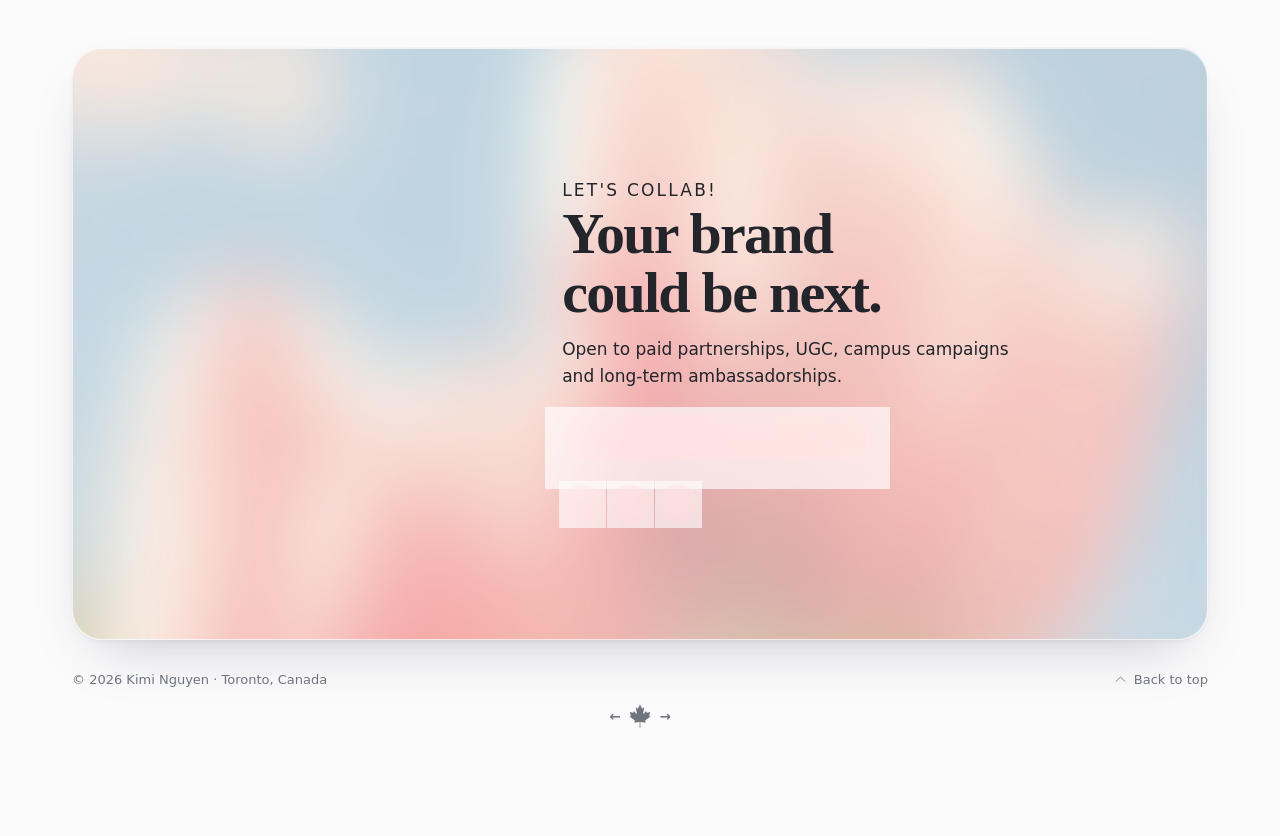
==== commit 12155b41: "Link the source on /built, and bottom-align the testimonial bylines The colophon says the site is ha" ====
--- a/index.html
+++ b/index.html
@@ -46,7 +46,7 @@
 <script type="speculationrules">
 {"prerender":[{"where":{"href_matches":"/*"},"eagerness":"moderate"}]}
 </script>
-<link rel="icon" href="data:image/svg+xml,%3Csvg xmlns='http://www.w3.org/2000/svg' viewBox='0 0 100 100'%3E%3Ctext y='.9em' font-size='90'%3E%F0%9F%AB%A7%3C/text%3E%3C/svg%3E">
+<link rel="icon" href="data:image/svg+xml,%3Csvg xmlns='http://www.w3.org/2000/svg' viewBox='0 0 100 100' width='100' height='100'%3E%3Ctext x='51' y='85' font-size='92' text-anchor='middle'%3E%F0%9F%AB%A7%3C/text%3E%3C/svg%3E">
 </head>
 
 <body>
--- a/styles.css
+++ b/styles.css
@@ -1469,6 +1469,20 @@
   color: var(--ink-soft);
   transition: transform 0.32s var(--ease), box-shadow 0.32s var(--ease),
               background 0.32s var(--ease);
+  /* The grid already stretches both panels to the taller one's height —
+     the column is what lets the attribution find that extra space. Without
+     it the name follows straight after the quote, so the shorter of the
+     two testimonials sits its byline higher than its neighbour's, and the
+     mismatch moves every time the column width changes the line count. */
+  display: flex;
+  flex-direction: column;
+}
+/* auto rather than a fixed gap: it eats whatever slack the panel has, and
+   collapses to nothing on the panel that sets the height. padding keeps
+   the breathing room there, where the margin has none left to give. */
+.b--full.b--quote .who {
+  margin-top: auto;
+  padding-top: 11px;
 }
 /* each recommendation lifts on its own */
 .b--full.b--quote .panel:hover {
@@ -2087,6 +2101,34 @@
 .plain-head,
 .plain-intro,
 .build-stats { position: relative; z-index: 1; }
+
+/* Source link under the intro. inline-flex so the box stops at the text
+   instead of running the full column — a full-width hit area on a lone
+   line reads as a broken button.
+
+   Same z-index treatment as .build-stats: the cat is z-index 0 with
+   pointer-events off, so it can't actually swallow the click, but the
+   link keeps its own layer so it can never end up painted under the
+   artwork as the column narrows toward the 900px cutoff. */
+.source-link {
+  position: relative;
+  z-index: 1;
+  display: inline-flex;
+  align-items: center;
+  gap: 8px;
+  margin-top: 20px;
+  font-size: 14.5px;
+  font-weight: 600;
+  color: var(--ink);
+  text-decoration: none;
+  transition: color 0.2s;
+}
+.source-link svg { width: 17px; height: 17px; flex: none; }
+/* the underline goes on the label, not the anchor — on the flex box it
+   would run under the mark as well and read as a strikethrough on it */
+.source-link span { border-bottom: 1px solid transparent; transition: border-color 0.2s; }
+.source-link:hover { color: var(--hover); }
+.source-link:hover span { border-bottom-color: currentColor; }
 
 /* Under ~900px the copy has grown to the full column width and there's
    no empty corner left to put it in. */
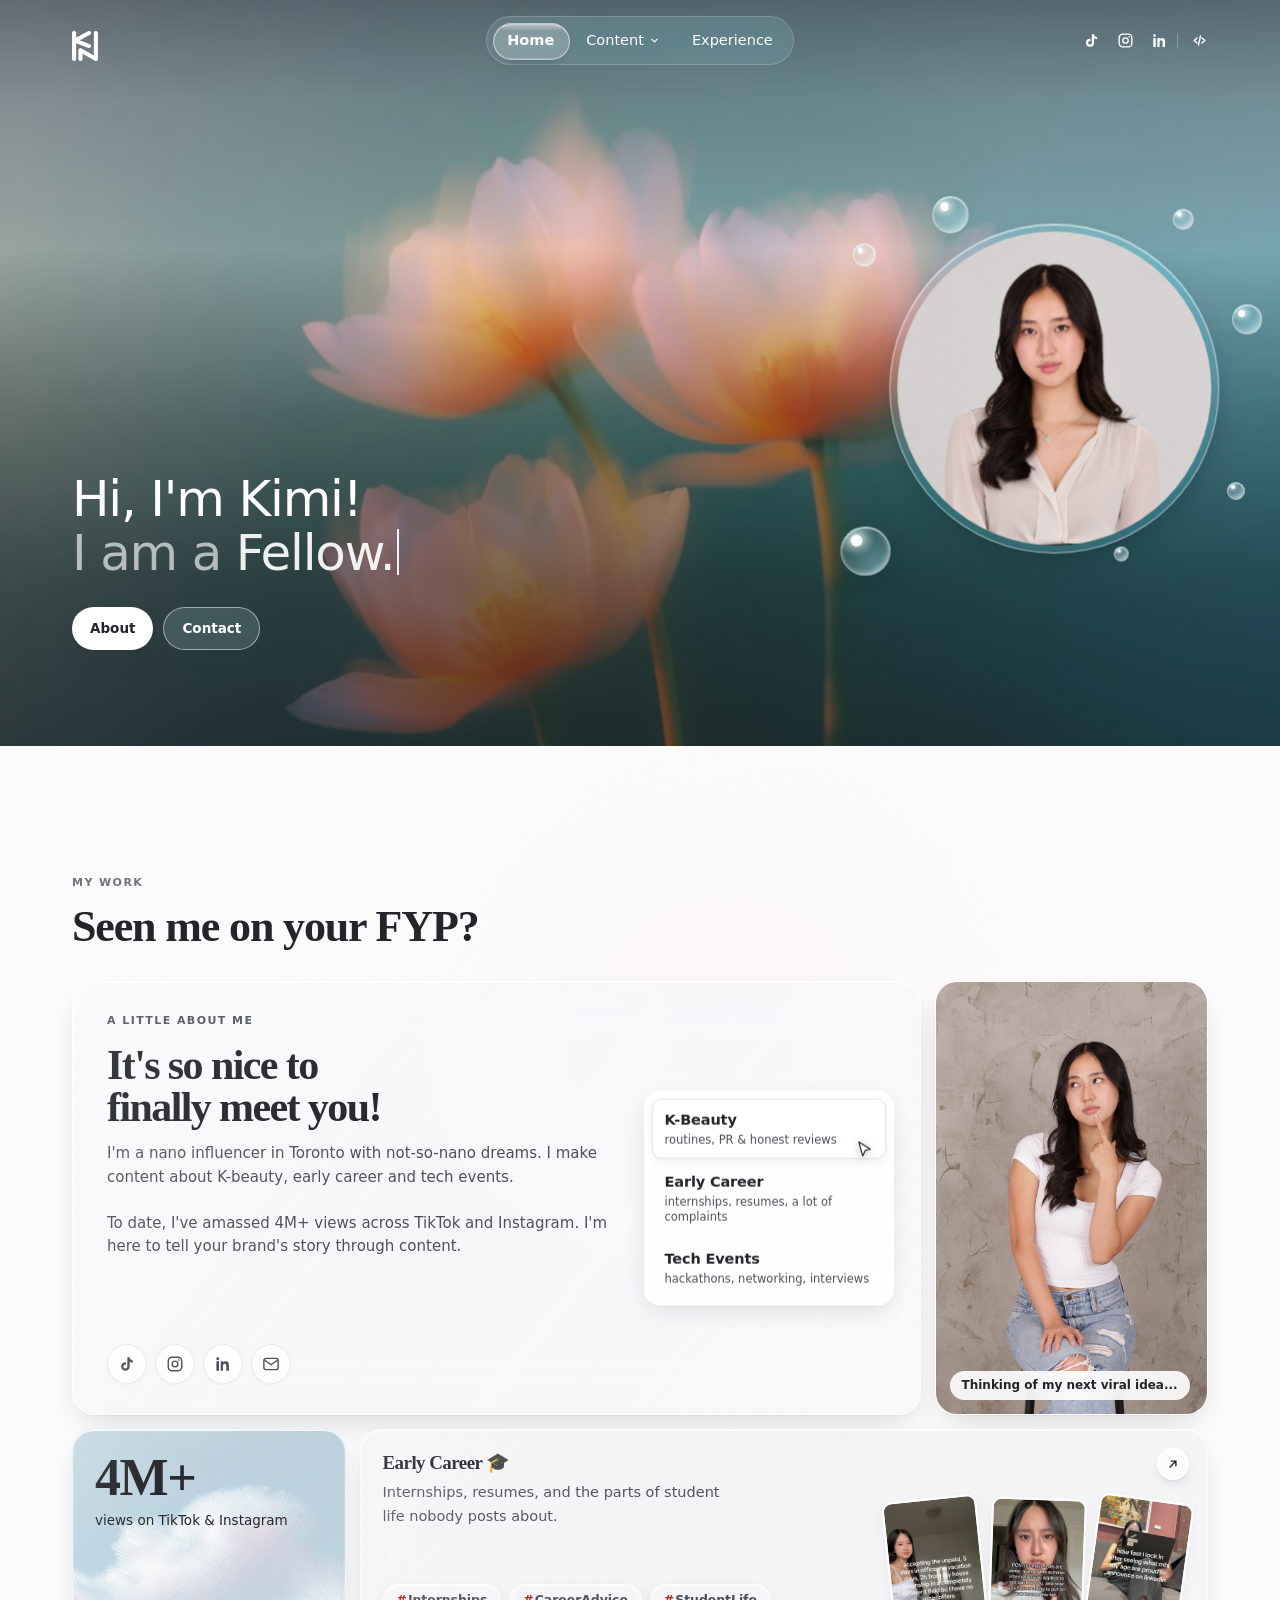
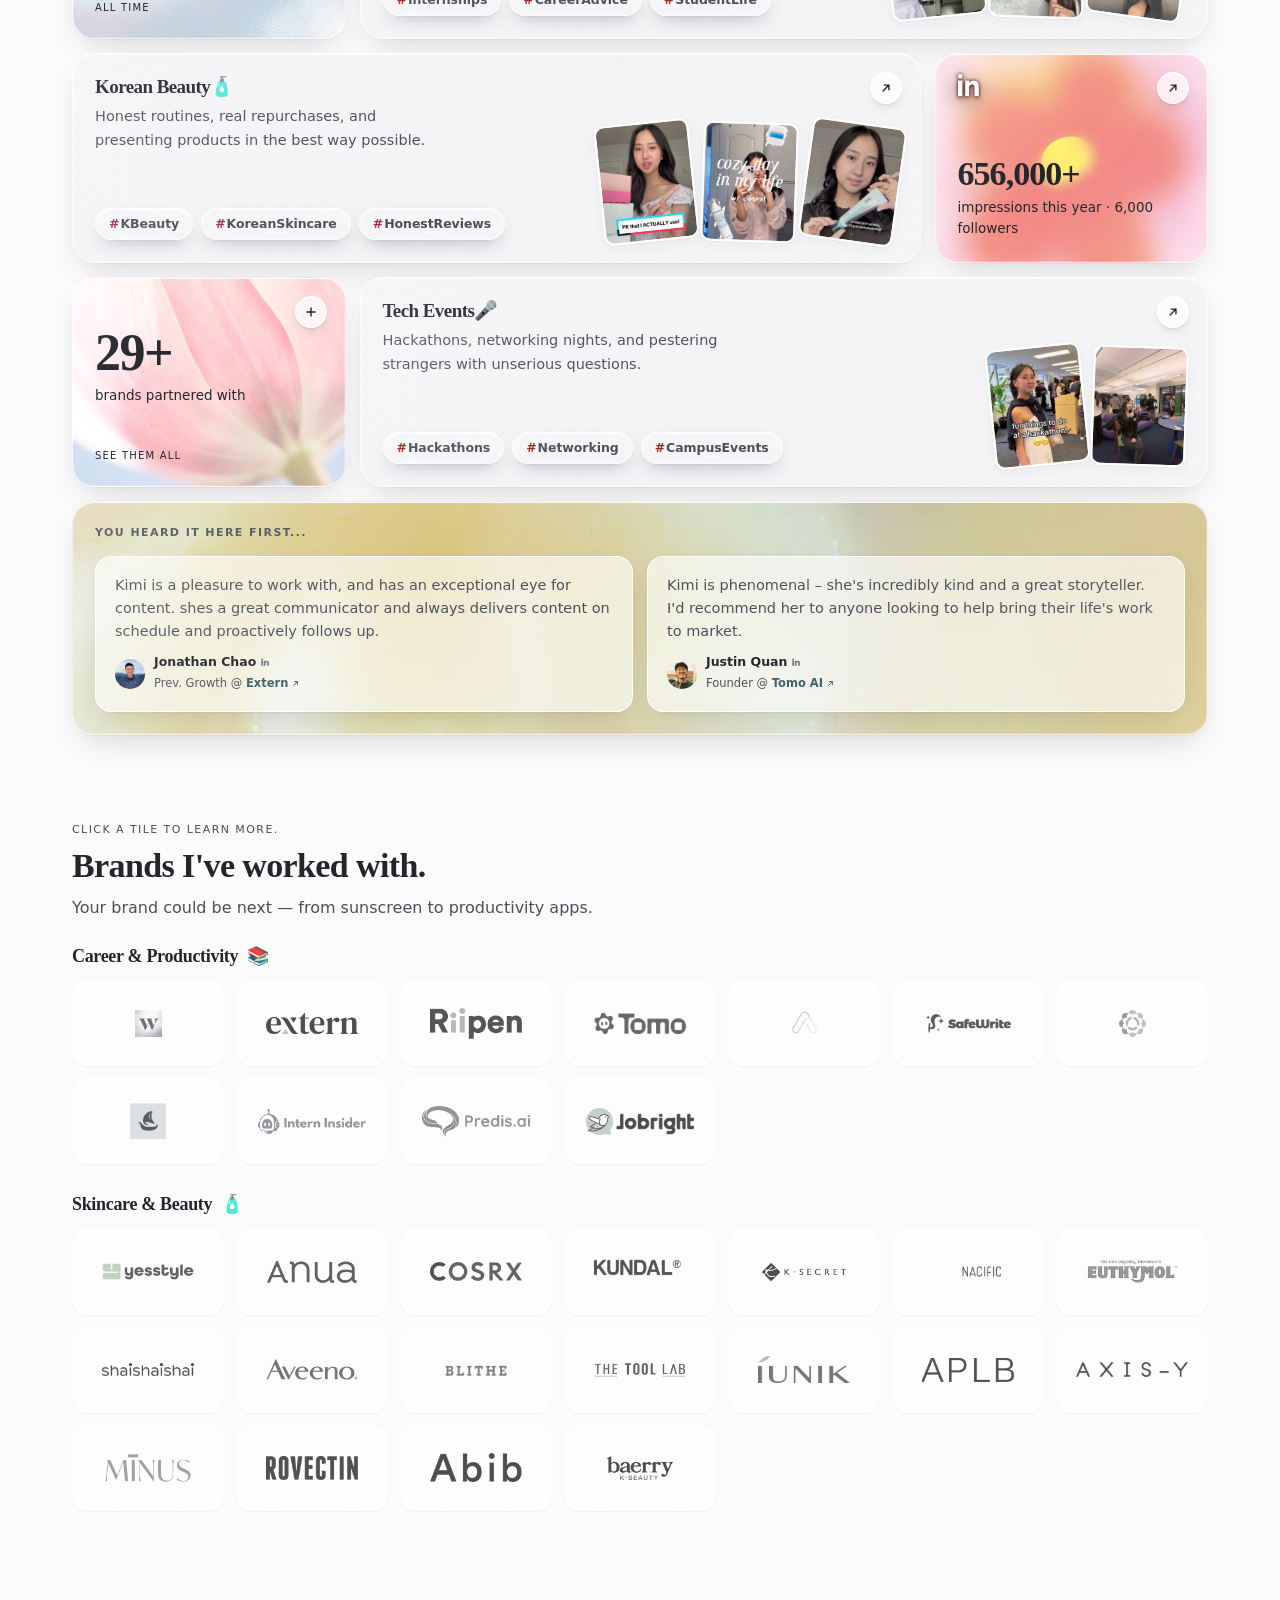
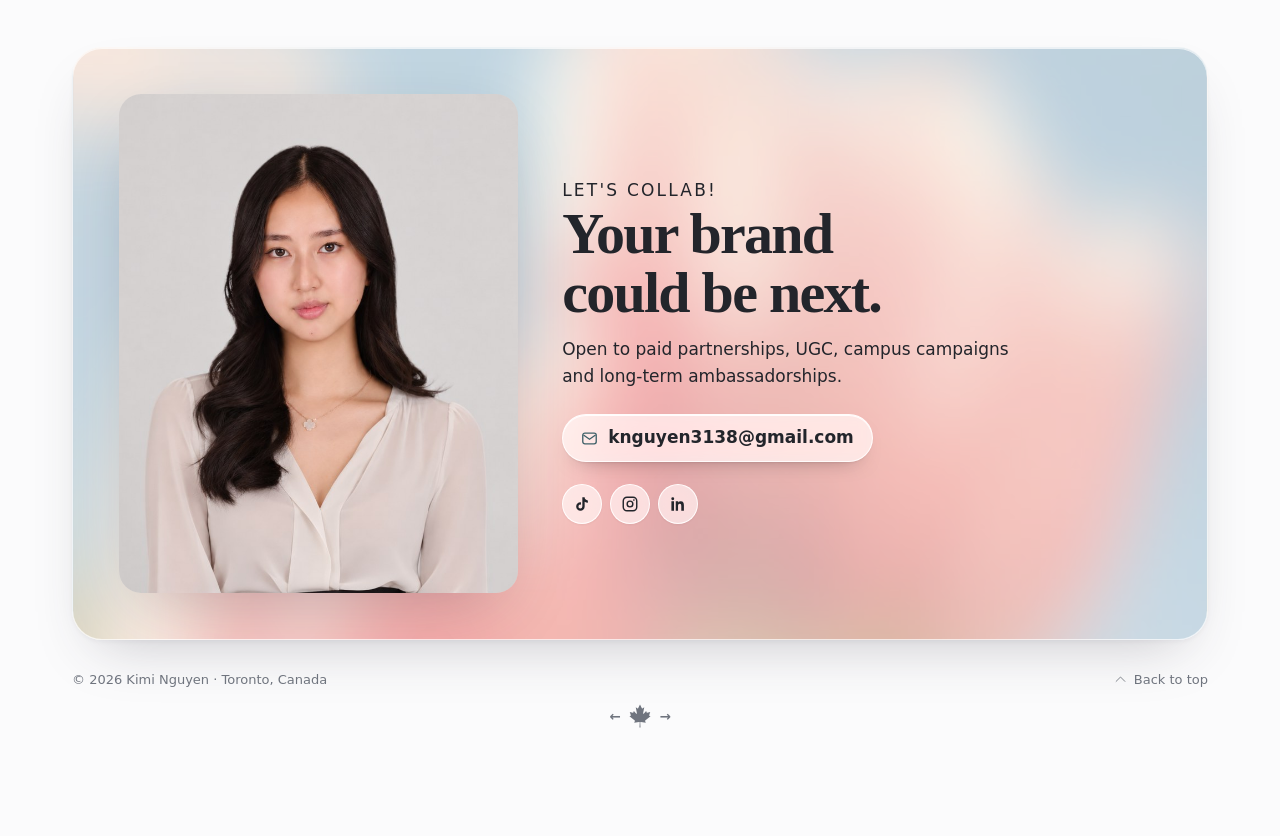
==== commit b2f9640f: "Add the experience page, a Content menu, and a typed role line The nav collapses Career, Beauty and " ====
--- a/index.html
+++ b/index.html
@@ -64,9 +64,15 @@
       <span class="nav-pill" aria-hidden="true"></span>
       <ul class="nav-links">
         <li><a href="/" aria-current="page">Home</a></li>
-        <li><a href="/career">Career</a></li>
-        <li><a href="/beauty">Beauty</a></li>
-        <li><a href="/events">Events</a></li>
+        <li class="has-menu">
+          <a href="/career">Content <svg viewBox="0 0 24 24" fill="none" stroke="currentColor" stroke-width="2.6" stroke-linecap="round" stroke-linejoin="round" aria-hidden="true"><path d="m6 9 6 6 6-6"/></svg></a>
+          <div class="nav-menu">
+            <a href="/career">Career</a>
+            <a href="/beauty">Beauty</a>
+            <a href="/events">Events</a>
+          </div>
+        </li>
+        <li><a href="/experience">Experience</a></li>
       </ul>
     </nav>
 
@@ -98,7 +104,15 @@
       <span class="bubble bubble--sm s7" aria-hidden="true"></span>
     </div>
     <div class="lander-inner wrap">
-      <h1>Hi, I'm <em>Kimi!</em><span>Welcome to my portfolio.</span></h1>
+      <!-- The role types itself out and deletes on a loop (main.js,
+           roles live in content.js). The animated line is hidden from
+           screen readers, which would otherwise be read a half-typed
+           word; the line after it says the same thing, once, in full.
+           With JS off the first role just sits there as plain text. -->
+      <h1>Hi, I'm <em>Kimi!</em><span>
+        <span class="typer" aria-hidden="true">I am <span data-article>a</span> <span class="typer-role" data-role>Content Creator.</span><i class="caret"></i></span>
+        <span class="sr-only" data-role-label>I am a content creator, a marketer, a web designer, an event host, a growth lead and an artist.</span>
+      </span></h1>
       <div class="lander-cta">
         <a class="solid" href="#about">About</a>
         <a class="ghost" href="#contact">Contact</a>
--- a/styles.css
+++ b/styles.css
@@ -615,7 +615,10 @@
 .nav-links a[aria-current="page"] { font-weight: 700; }
 .nav-links svg { width: 11px; height: 11px; transition: transform 0.25s var(--ease); }
 
-/* flyout on hover, and on keyboard focus via :focus-within — no JS */
+/* flyout on hover, and on keyboard focus via :focus-within — no JS.
+   The li is the positioning context, so the panel hangs off the Content
+   item rather than off the middle of the whole bar. */
+.has-menu { position: relative; }
 .nav-menu {
   position: absolute;
   top: calc(100% + 12px);
@@ -645,8 +648,22 @@
   pointer-events: auto;
   transform: translateX(-50%) translateY(0);
 }
-.has-menu:hover .nav-links svg,
-.has-menu:focus-within .nav-links svg { transform: rotate(180deg); }
+/* `> a svg`, not `.nav-links svg`: .nav-links is the ancestor of the li
+   now, not a descendant, so the old selector matched nothing */
+.has-menu:hover > a svg,
+.has-menu:focus-within > a svg { transform: rotate(180deg); }
+/* the chevron rides with the label rather than sitting on the baseline */
+.has-menu > a { display: inline-flex; align-items: center; gap: 5px; }
+/* Hover has to survive the 12px of air between the item and the panel,
+   or the menu closes as the pointer travels down to it. */
+.nav-menu::before {
+  content: "";
+  position: absolute;
+  left: 0;
+  right: 0;
+  top: -14px;
+  height: 14px;
+}
 .nav-menu a { padding: 9px 13px; border-radius: 10px; font-weight: 500; }
 .nav-menu a:hover { background: rgba(255, 255, 255, 0.22); opacity: 1; }
 
@@ -729,9 +746,26 @@
 
 .lander {
   position: relative;
-  min-height: min(88vh, 745px);
-  margin-top: calc(-1 * var(--nav-h));
-  padding-top: var(--nav-h);
+  /* --nav-overlap fixes a hairline of --page showing across the very top.
+     --nav-h is a hand-set 80px, but the bar measures 81.19px: its links
+     are 14.5px text on a 1.6 line-height, which is 23.2px, and that
+     fraction survives all the way up. Pulling up by exactly --nav-h left
+     the lander starting 1.19px down, and the page colour showed through.
+
+     Over-pulling rather than correcting --nav-h to 81.19px, because the
+     bar is sized by its own text and the UI font is the visitor's own
+     system font: the real height is a different fraction on Windows or
+     Linux than on a Mac. No single constant is right everywhere, but a
+     few pixels of overlap is.
+
+     All three lines move together. The pull raises the top edge, the
+     padding holds the content where it was relative to that edge, and
+     min-height grows to match so the BOTTOM edge doesn't move — without
+     the third the whole page below the hero rides up by the overlap. */
+  --nav-overlap: 6px;
+  min-height: calc(min(88vh, 745px) + var(--nav-overlap));
+  margin-top: calc(-1 * (var(--nav-h) + var(--nav-overlap)));
+  padding-top: calc(var(--nav-h) + var(--nav-overlap));
   display: flex;
   align-items: flex-end;
   overflow: hidden;
@@ -936,16 +970,61 @@
   font-size: clamp(30px, 3.9vw, 50px);
   line-height: 1.08;
   letter-spacing: -0.024em;
-  /* holds the longest line, "Welcome to my portfolio.", on one line while
-     keeping the text clear of the portrait orbit on the right */
+  /* holds the longest role line, "I am a Content Creator", on one line
+     while keeping the text clear of the portrait orbit on the right */
   max-width: 31ch;
   color: #fff;
 }
-.lander h1 span {
+/* direct child only: the role line nests spans of its own, and they have
+   to stay inline or every word would land on a line of its own */
+.lander h1 > span {
   display: block;
   color: rgba(255, 255, 255, 0.64);   /* 0.55 measured 2.86:1, under the 3:1 bar */
+  /* the role changes width as it types, and a shorter one must not let
+     the line reflow and jog the buttons underneath */
+  min-height: 1.08em;
 }
 .lander h1 em { font-style: normal; color: #fff; }
+
+/* the word being typed sits in the brighter ink, so it reads as the
+   thing that's changing rather than part of the sentence around it */
+.lander h1 .typer-role { color: rgba(255, 255, 255, 0.92); }
+
+/* Steps(1), not a fade: a caret blinks, it doesn't dissolve. It keeps
+   its width while empty so the text never shifts a pixel as it winks. */
+.lander h1 .caret {
+  display: inline-block;
+  width: 2px;
+  height: 0.92em;
+  margin-left: 3px;
+  vertical-align: -0.11em;
+  background: rgba(255, 255, 255, 0.92);
+  animation: caret 1.05s steps(1) infinite;
+}
+@keyframes caret {
+  0%, 48%   { opacity: 1; }
+  50%, 98%  { opacity: 0; }
+  100%      { opacity: 1; }
+}
+@media (prefers-reduced-motion: reduce) {
+  /* main.js leaves the first role sitting there rather than typing, so
+     a blinking caret would be pointing at nothing happening */
+  .lander h1 .caret { display: none; }
+}
+
+/* Off-screen but still read aloud. Not display:none, which would take it
+   out of the accessibility tree along with everything else. */
+.sr-only {
+  position: absolute;
+  width: 1px;
+  height: 1px;
+  margin: -1px;
+  padding: 0;
+  border: 0;
+  overflow: hidden;
+  white-space: nowrap;
+  clip-path: inset(50%);
+}
 
 .lander-cta { display: flex; gap: 10px; flex-wrap: wrap; }
 .lander-cta a {
@@ -1639,6 +1718,22 @@
   background-position: center, 50% 60%, center;
 }
 
+/* The watermelon, cropped low so the banner sits on the pale flesh rather
+   than the seeds up top. Measured the same way as the three above: 5th
+   percentile of the blurred artwork under the text column is rgb(252,159,145),
+   and 0.16 puts --ink-soft on it at 4.60:1. It needs far less veil than the
+   others because that part of the crop is already near-white. */
+.art-head--experience {
+  background-image:
+    linear-gradient(90deg,
+      rgba(255, 255, 255, 0.16) 0%,
+      rgba(255, 255, 255, 0.16) 64%,
+      rgba(255, 255, 255, 0.08) 100%),
+    url("assets/photos/art-watermelon.jpg"),
+    linear-gradient(rgba(241, 241, 244, 0.72), rgba(241, 241, 244, 0.72));
+  background-position: center, 50% 70%, center;
+}
+
 /* The 64% breakpoint only holds while the card is wide. As it narrows the
    copy keeps its 48ch measure and so occupies more of the width — past
    the ramp — so below this the veil goes flat at full strength. */
@@ -1655,7 +1750,34 @@
     linear-gradient(rgba(255,255,255,0.3), rgba(255,255,255,0.3)),
     url("assets/photos/art-blue.jpg"),
     linear-gradient(rgba(241,241,244,0.72), rgba(241,241,244,0.72)); }
-}
+  /* full width now, so this is measured across the whole band: 0.16
+     holds at 4.59:1 there too */
+  .art-head--experience { background-image:
+    linear-gradient(rgba(255,255,255,0.16), rgba(255,255,255,0.16)),
+    url("assets/photos/art-watermelon.jpg"),
+    linear-gradient(rgba(241,241,244,0.72), rgba(241,241,244,0.72)); }
+}
+
+/* The CV header: no photo, no glass, no card. Everything the panel was
+   doing — the blur, the rim, the shadow, the inset — exists to lift the
+   header off a picture, and there's no picture here. Left in place it
+   would read as an empty frame. What's left is type on the page, which
+   is what a CV wants. */
+.page-head--plain {
+  border-radius: 0;
+  padding: 0;
+  margin-block: 30px 30px;
+  overflow: visible;
+  background: none;
+  backdrop-filter: none;
+  -webkit-backdrop-filter: none;
+  border: 0;
+  box-shadow: none;
+}
+/* the head row loses the card's padding, so it needs its own breathing
+   room under it before the headline */
+.page-head--plain .head-top { margin-bottom: 22px; }
+.page-head--plain > p:last-child { color: var(--ink-soft); }
 
 .page-head h1 {
   font-size: clamp(34px, 5.4vw, 58px);
@@ -2213,7 +2335,9 @@
   height: auto;
   object-fit: contain;
   /* the brand wall's treatment, so tool marks and partner logos read as
-     the same species of thing — lifted on hover, below */
+     the same species of thing — lifted on hover, below. The transition
+     matters most for the multicolour marks: snapping five brand colours
+     on at once reads as a glitch, fading them in reads as a response. */
   filter: saturate(0.08) opacity(0.7);
   transition: filter 0.28s var(--ease);
 }
@@ -2222,9 +2346,6 @@
    to hit, and the row is already the unit you read. */
 .tool:hover .tool-mark img,
 .tool:focus-within .tool-mark img { filter: none; }
-/* Opted out of the muting and shown in full colour at rest. The hover
-   rule above still matches it, it just has nothing left to change. */
-.tool-mark--colour img { filter: none; }
 .tool-mark.is-missing img { display: none; }
 .tool-name {
   font-size: 15.5px;
@@ -2458,6 +2579,202 @@
 .collab .socials a:hover { background: #fff; color: var(--hover); }
 
 /* =============================================================
+   Experience timeline
+   ============================================================= */
+/* One rail down the left, one dot per role. The rail is a ::before on
+   the list rather than a border on each row, so it can stop short at the
+   bottom — a border would run past the last dot to the end of the item
+   and leave a stub hanging below it. */
+.timeline {
+  list-style: none;
+  margin: 0;
+  padding: 0;
+  position: relative;
+  /* A gutter to the left of the rail, for the org marks. Everything that
+     follows — rail, dot, text — is offset by it, so the marks get a
+     column of their own outside the line rather than sitting in among
+     the copy. One value moves the lot. */
+  --xp-gutter: 92px;
+}
+.timeline::before {
+  content: "";
+  position: absolute;
+  left: calc(var(--xp-gutter) + 5px);
+  top: 8px;
+  /* stops at the last dot instead of the list's full height */
+  bottom: 20px;
+  width: 2px;
+  border-radius: 2px;
+  background: linear-gradient(rgba(35, 37, 43, 0.16), rgba(35, 37, 43, 0.05));
+}
+
+.xp {
+  position: relative;
+  padding: 0 0 30px calc(var(--xp-gutter) + 30px);
+  /* The entry sets its own column rather than running the page's full
+     width, so the note keeps a readable measure and the artwork down the
+     right margin has room. The gutter is on top of that measure, not
+     taken out of it. */
+  max-width: calc(74ch + var(--xp-gutter));
+}
+.xp:last-child { padding-bottom: 0; }
+/* the dot. Ring by default, filled for a current role — see .is-current */
+.xp::before {
+  content: "";
+  position: absolute;
+  left: var(--xp-gutter);
+  top: 7px;
+  width: 12px;
+  height: 12px;
+  border-radius: 50%;
+  background: var(--paper, #fff);
+  border: 2px solid rgba(35, 37, 43, 0.28);
+}
+.xp.is-current::before {
+  background: var(--hover);
+  border-color: var(--hover);
+  box-shadow: 0 0 0 4px rgba(0, 0, 0, 0.05);
+}
+
+.xp-when {
+  font-size: 11.5px;
+  font-weight: 700;
+  letter-spacing: 0.04em;
+  text-transform: uppercase;
+  color: var(--muted);
+  margin-bottom: 4px;
+}
+/* The org's mark, set to the left of the entry with the text running
+   alongside. A logo tile rather than a bare image: these come in every
+   shape and background — a purple square, a red roundel, a white-ground
+   JPG — and only a common frame stops the column reading as a jumble.
+   contain, so nothing is ever cropped, and full colour: these are the
+   marks of real places and they should look like themselves. */
+.xp-logo {
+  /* Out of the flow entirely and parked in the gutter, so the copy keeps
+     a straight left edge instead of wrapping around the mark. Right-
+     aligned in its column: the marks then line up against the rail
+     rather than raggedly against the page edge. */
+  position: absolute;
+  left: 0;
+  top: 0;
+  right: auto;
+  /* Height is fixed and width follows the mark, so a wordmark can grow
+     sideways rather than being squashed to a hairline inside a square. */
+  height: 68px;
+  width: auto;
+  min-width: 68px;
+  max-width: calc(var(--xp-gutter) - 18px);
+  margin: 0;
+  display: grid;
+  place-items: center;
+  padding: 9px 12px;
+  border-radius: var(--r-sm);
+  background: rgba(255, 255, 255, 0.72);
+  border: 1px solid rgba(255, 255, 255, 0.85);
+  box-shadow: var(--shadow-xs);
+}
+/* Absolute caps, not 100%: as a grid item the percentage resolved
+   against an auto track rather than the tile's height, and the square
+   marks burst straight out of the tile. 50 = the tile's 68 less its 9px
+   of padding top and bottom. */
+.xp-logo img {
+  max-width: 50px;
+  max-height: 50px;
+  width: auto;
+  height: auto;
+  object-fit: contain;
+}
+
+.xp-role {
+  margin: 0;
+  font-size: 17px;
+  line-height: 1.3;
+  letter-spacing: -0.01em;
+  color: var(--ink);
+}
+.xp-org {
+  margin: 3px 0 0;
+  font-size: 14px;
+  font-weight: 600;
+  color: var(--ink-soft);
+}
+/* the place, quieter than the org and on the same line until it can't be */
+.xp-where {
+  font-weight: 400;
+  color: var(--muted);
+}
+.xp-where::before { content: "· "; }
+.xp-note {
+  margin: 7px 0 0;
+  font-size: 14.5px;
+  line-height: 1.55;
+  color: var(--ink-soft);
+  max-width: 62ch;
+}
+
+/* The garden, run down the right margin of the timeline.
+
+   It's a tall, narrow, strongly coloured illustration, and the page is
+   meant to stay plain — so it's held right back: a third opacity, half
+   the saturation, and faded to nothing on every edge so it has no border
+   anywhere to read as a photograph. Laid across the page as a banner it
+   was hopeless: cover on a 0.46 aspect inside a 5:1 box crops to a sliver
+   of washed foreground. Stood on end it keeps the flowers, and matches
+   the one shape the page already has.
+
+   The entries stop at 74ch, so this occupies margin that was empty. */
+.xp-section { position: relative; }
+.timeline { z-index: 1; }
+.xp-garden {
+  position: absolute;
+  top: 0;
+  bottom: 0;
+  right: 0;
+  z-index: 0;
+  width: clamp(170px, 23vw, 290px);
+  background: url("assets/photos/art-garden.jpg") center top / cover no-repeat;
+  /* Blurred well past legibility on purpose. In focus it read as a
+     photograph someone had dropped on the page — recognisable flowers
+     with recognisable edges, competing with the copy. Out of focus the
+     same picture is just drifts of colour, which is what a background
+     should be. The saturation stays up: colour is the whole point of
+     keeping it, and blur alone is what stops it intruding.
+
+     The blur is inside the mask — filters run before masking — so the
+     softened edges still get cut cleanly rather than smearing. */
+  opacity: 0.5;
+  filter: saturate(0.9) blur(11px);
+  /* Long fades on every side now, so it has no edge anywhere. The
+     horizontal one runs to 62%: the left flank is what sits nearest the
+     text, and that's where it looked pasted on. */
+  -webkit-mask-image:
+    linear-gradient(to bottom, transparent 0%, #000 14%, #000 66%, transparent 100%),
+    linear-gradient(to right, transparent 0%, #000 62%);
+  -webkit-mask-composite: source-in;
+  mask-image:
+    linear-gradient(to bottom, transparent 0%, #000 14%, #000 66%, transparent 100%),
+    linear-gradient(to right, transparent 0%, #000 62%);
+  mask-composite: intersect;
+  pointer-events: none;
+}
+/* below this the entries need the full width and there's no margin left
+   for it to live in */
+@media (max-width: 900px) { .xp-garden { display: none; } }
+
+@media (max-width: 620px) {
+  /* A 92px gutter plus the rail leaves the copy about half the screen, so
+     the marks come down to a size that still reads and the gutter shrinks
+     with them. */
+  .timeline { --xp-gutter: 56px; }
+  .xp { padding-left: calc(var(--xp-gutter) + 24px); padding-bottom: 26px; }
+  .xp-logo { height: 48px; min-width: 48px; padding: 6px 7px; }
+  .xp-logo img { max-width: 34px; max-height: 34px; }
+  .xp-where { display: block; }
+  .xp-where::before { content: ""; }
+}
+
+/* =============================================================
    Footer
    ============================================================= */
 /* Back to top — one of the footer's own row items, so it sits on the
@@ -2577,7 +2894,12 @@
   .lander-orbit { width: clamp(170px, 24vw, 240px); }
   .b--hero { padding-right: 224px; }
   .b--hero h2 { font-size: clamp(28px, 4.2vw, 36px); }
-  .panel--menu { width: 182px; top: 22px; right: 22px; }
+  /* transform:none belongs with the top change, not after it. The base
+     rule centres the panel with top:50% AND translateY(-50%); re-anchoring
+     to a fixed top:22px without dropping the transform still shifted it up
+     by half its own height, which put it ~100px above the card — and the
+     card clips, so the first menu row was cut off. */
+  .panel--menu { width: 182px; top: 22px; right: 22px; transform: none; }
   .videos { grid-template-columns: repeat(2, minmax(0, 1fr)); }
   .products { grid-template-columns: repeat(2, minmax(0, 1fr)); }
   .collab { grid-template-columns: 1fr; }
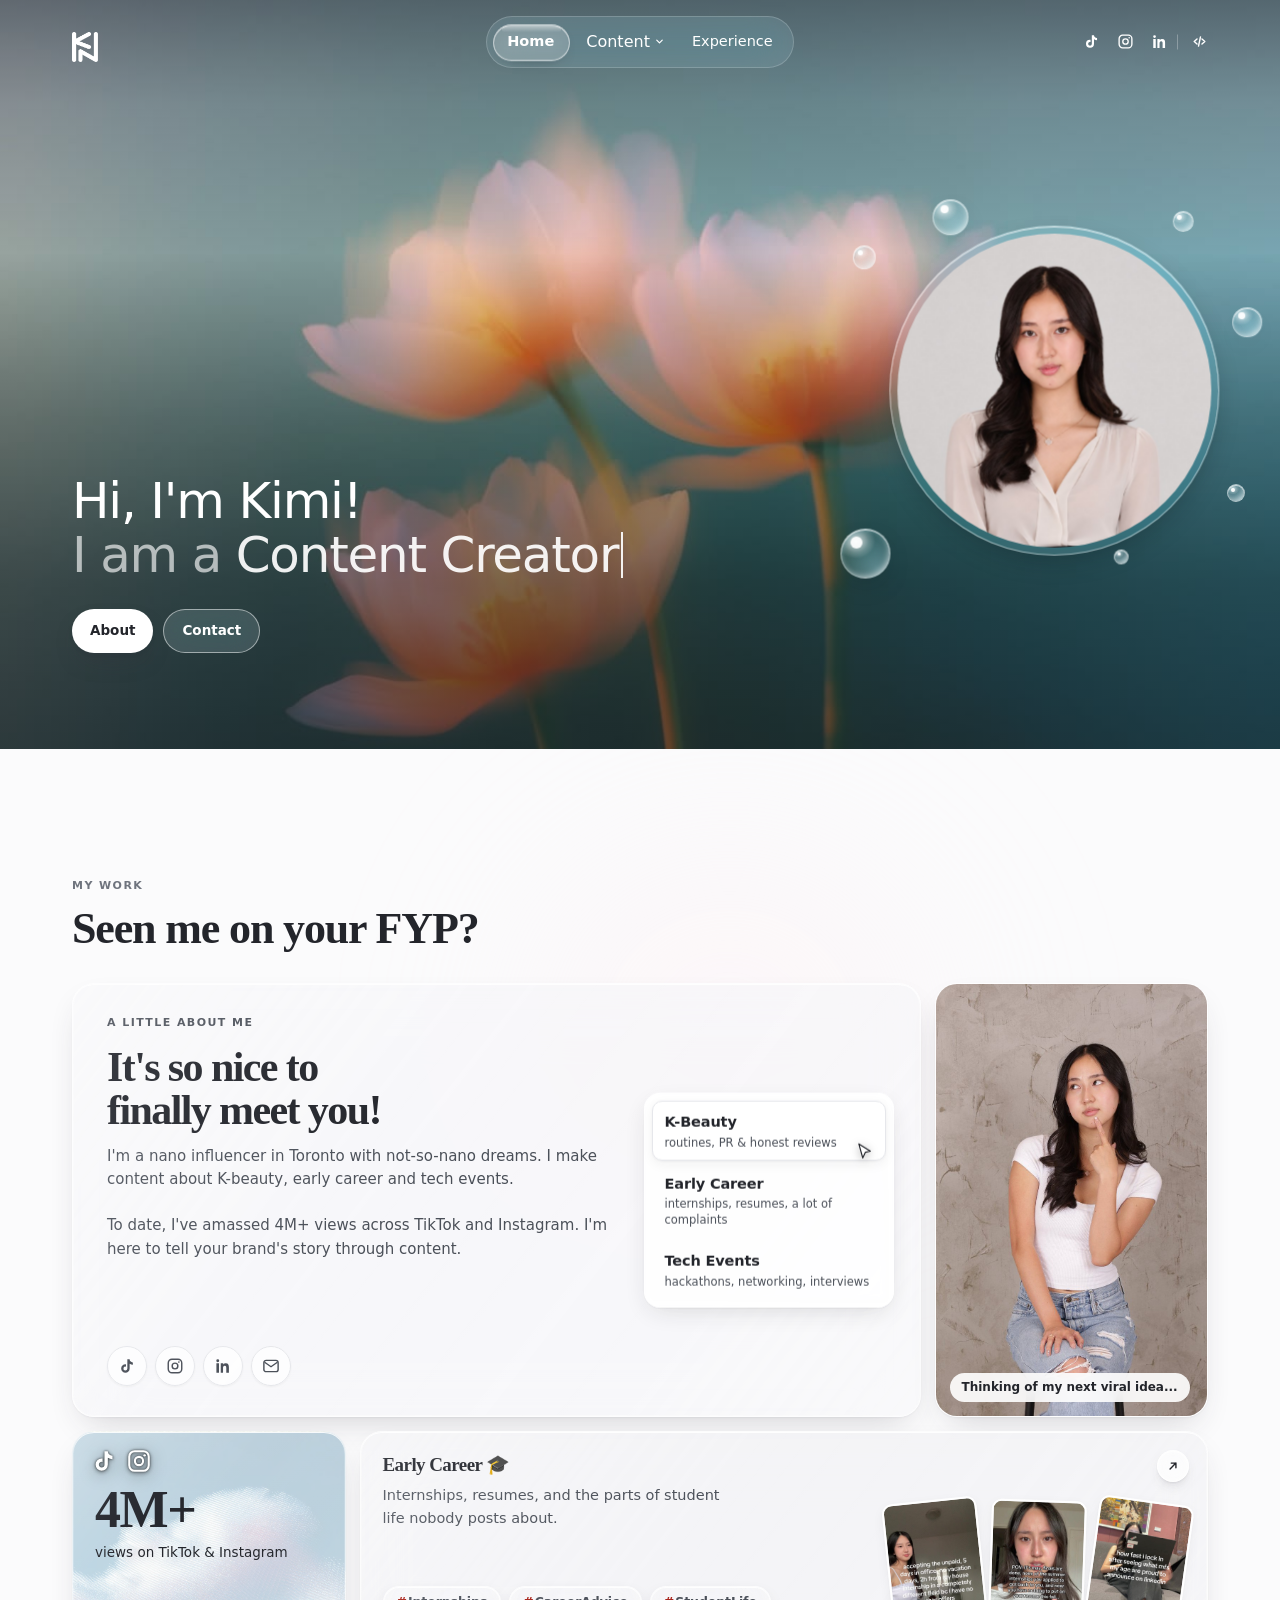
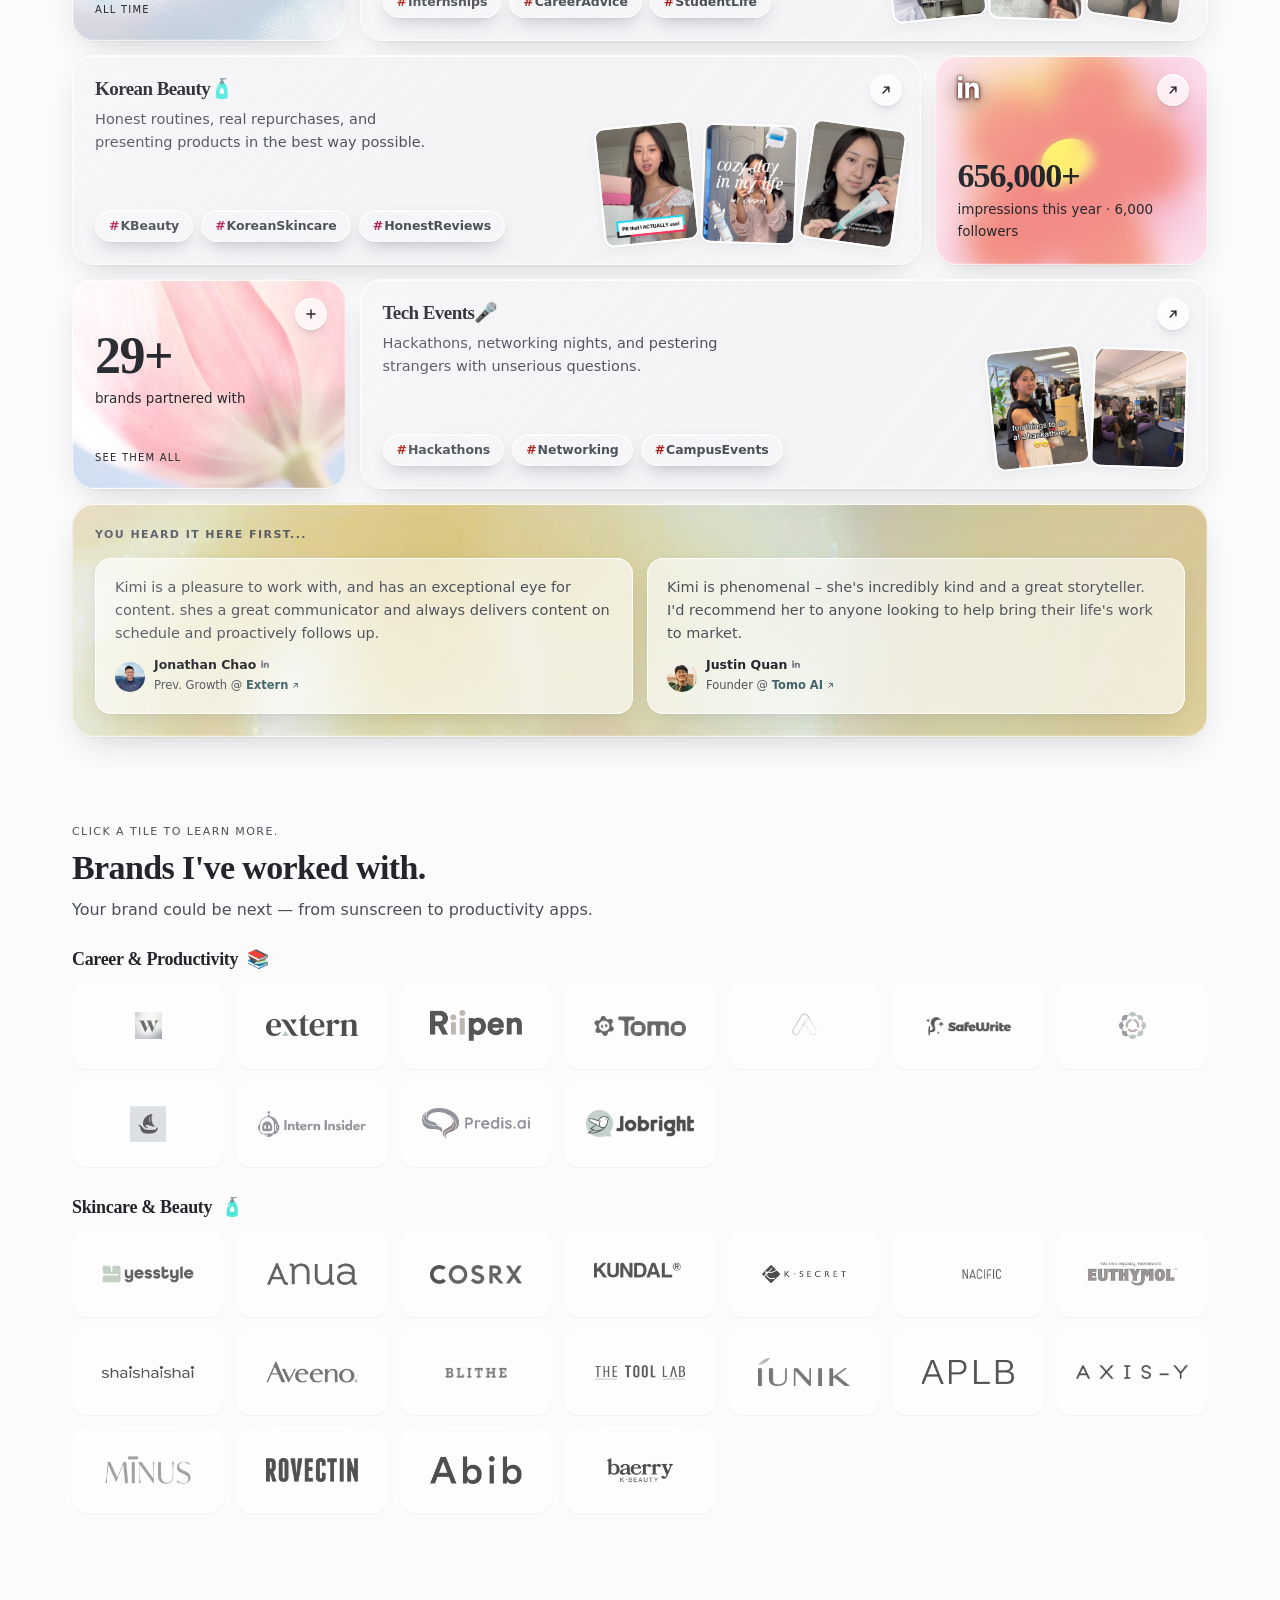
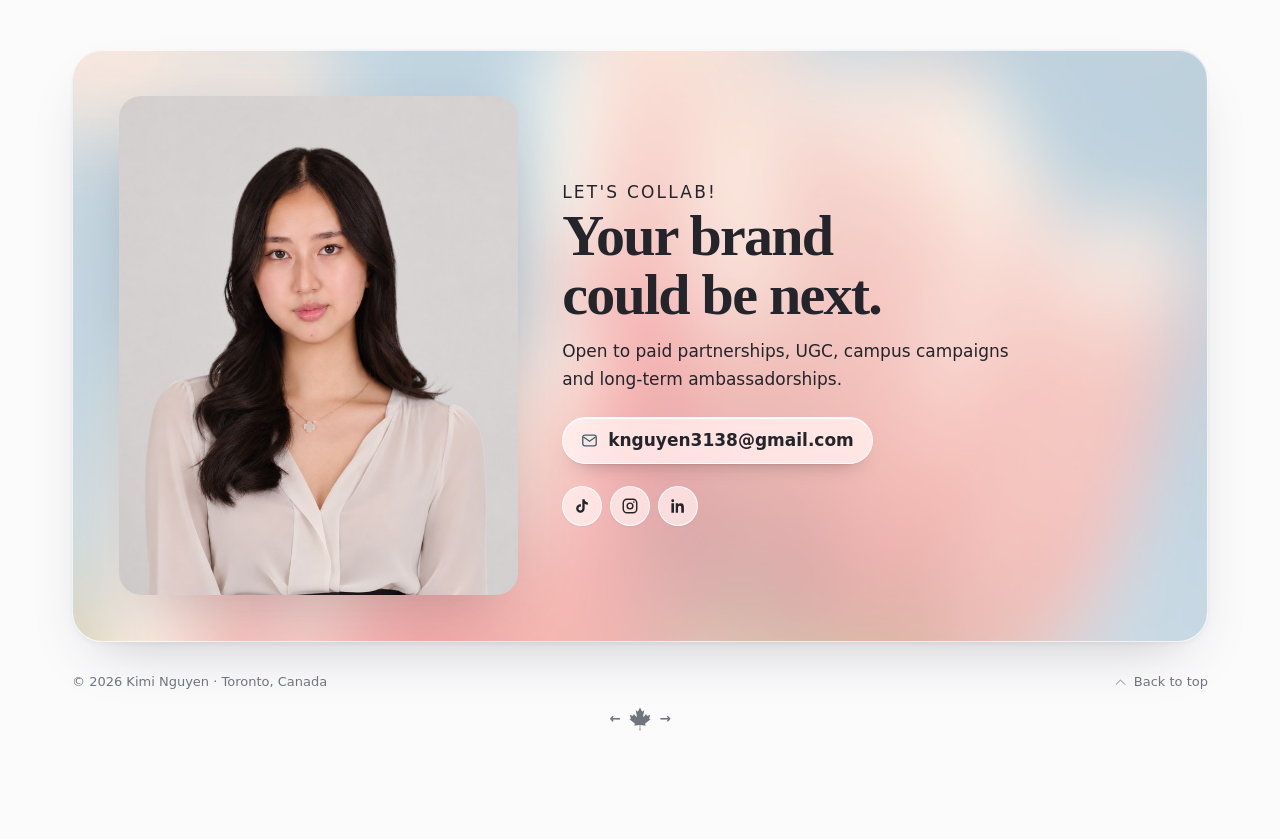
==== commit ca66bb1c: "Nav dropdown, tile marks, and the /experience timeline The Content item opens its flyout instead of " ====
--- a/index.html
+++ b/index.html
@@ -65,7 +65,11 @@
       <ul class="nav-links">
         <li><a href="/" aria-current="page">Home</a></li>
         <li class="has-menu">
-          <a href="/career">Content <svg viewBox="0 0 24 24" fill="none" stroke="currentColor" stroke-width="2.6" stroke-linecap="round" stroke-linejoin="round" aria-hidden="true"><path d="m6 9 6 6 6-6"/></svg></a>
+          <!-- A button, not a link: it opens the flyout and goes nowhere.
+               As an <a href="/career"> a click left the page before the
+               menu could be read, and on a touch screen there was no way
+               to see the menu at all. -->
+          <button type="button" class="nav-trigger" aria-expanded="false">Content <svg viewBox="0 0 24 24" fill="none" stroke="currentColor" stroke-width="2.6" stroke-linecap="round" stroke-linejoin="round" aria-hidden="true"><path d="m6 9 6 6 6-6"/></svg></button>
           <div class="nav-menu">
             <a href="/career">Career</a>
             <a href="/beauty">Beauty</a>
@@ -187,7 +191,24 @@
     </figure>
 
     <!-- views — first tile in the left column, below the hero -->
-    <div class="b art-sky has-confetti">
+    <div class="b art-sky has-confetti has-marks">
+      <!-- The two platforms the 4M+ is counted across, same corner and the
+           same white-with-dark-shadows treatment as the LinkedIn tile's
+           mark. White is about 1.3:1 flat against this corner, so as on
+           that tile it's the shadows that separate the glyphs from the
+           artwork, not the fill.
+
+           aria-hidden because the line under the number already reads
+           "views on TikTok & Instagram" — labelling these would make a
+           screen reader say both platforms twice. -->
+      <span class="tile-marks" aria-hidden="true">
+        <span class="tile-mark">
+          <svg viewBox="0 0 24 24" fill="currentColor"><path d="M16.6 5.82A4.28 4.28 0 0 1 15.54 3h-3.09v12.4a2.59 2.59 0 0 1-2.59 2.5 2.59 2.59 0 1 1 .77-5.06V9.7a5.7 5.7 0 0 0-.77-.05A5.66 5.66 0 1 0 15.54 15.3V8.9a7.35 7.35 0 0 0 4.3 1.38V7.19a4.29 4.29 0 0 1-3.24-1.37Z"/></svg>
+        </span>
+        <span class="tile-mark">
+          <svg viewBox="0 0 24 24" fill="none" stroke="currentColor" stroke-width="1.9"><rect x="3" y="3" width="18" height="18" rx="5"/><circle cx="12" cy="12" r="3.8"/><circle cx="17.2" cy="6.8" r="1.1" fill="currentColor" stroke="none"/></svg>
+        </span>
+      </span>
       <div class="stat" data-stat="tiktok.views">4M+</div>
       <div class="stat-sub">views on TikTok &amp; Instagram</div>
       <div class="cap">All time</div>
--- a/styles.css
+++ b/styles.css
@@ -195,15 +195,26 @@
   background:
     radial-gradient(58% 52% at 32% 26%,
       rgba(255, 255, 255, 0.95) 0%,
-      rgba(255, 255, 255, 0.3) 44%,
-      rgba(255, 255, 255, 0) 70%),
+      rgba(255, 255, 255, 0.34) 44%,
+      rgba(191, 224, 230, 0.22) 70%),
     radial-gradient(120% 120% at 72% 80%,
-      rgba(180, 228, 240, 0.55) 0%,
+      rgba(180, 228, 240, 0.5) 0%,
       rgba(255, 255, 255, 0.06) 62%);
-  border: 1px solid rgba(255, 255, 255, 0.75);
+  /* TWO rims, and both are load-bearing — the same trick as the cursor PNG.
+     The rim is the whole silhouette here, and a white one measured 1.03:1
+     against the page: invisible. Going teal instead just moves the problem,
+     dropping the dark lander from 7.19:1 to 1.38:1. With both, whichever
+     surface a bubble drifts over, one of them carries it:
+
+       page  teal 2.82 / white 1.03      lander  teal 1.38 / white 8.69
+       card  teal 2.71 / white 1.11      peach   teal 2.21 / white 1.64
+
+     Nothing below 2.2:1. Don't drop either ring. */
+  border: 1px solid rgba(63, 96, 104, 0.62);
   box-shadow:
-    0 0 5px -1px rgba(120, 180, 195, 0.55),
-    inset 0 0 3px rgba(255, 255, 255, 0.85);
+    0 0 4px -1px rgba(63, 96, 104, 0.35),
+    inset 0 0 0 1px rgba(255, 255, 255, 0.85),
+    inset 0 0 3px rgba(255, 255, 255, 0.9);
   will-change: transform, opacity;
   animation-name: bubble-float;
   animation-timing-function: cubic-bezier(0.22, 0.68, 0.3, 1);
@@ -553,6 +564,7 @@
 /* everything in the bar is plain white text — no pills */
 .nav-mark,
 .nav-links a,
+.nav-links .nav-trigger,
 .nav-socials a {
   color: #fff;
   transition: color 0.2s, opacity 0.2s;
@@ -601,7 +613,8 @@
 
 .nav-links { display: flex; align-items: center; gap: 2px; list-style: none; margin: 0; padding: 0; }
 .nav-links > li { position: relative; }
-.nav-links a {
+.nav-links a,
+.nav-links .nav-trigger {
   display: flex;
   align-items: center;
   gap: 5px;
@@ -611,7 +624,8 @@
   font-weight: 500;
   white-space: nowrap;
 }
-.nav-links a:hover { opacity: 0.78; }
+.nav-links a:hover,
+.nav-links .nav-trigger:hover { opacity: 0.78; }
 .nav-links a[aria-current="page"] { font-weight: 700; }
 .nav-links svg { width: 11px; height: 11px; transition: transform 0.25s var(--ease); }
 
@@ -642,7 +656,8 @@
   box-shadow: 0 20px 44px -14px rgba(10, 12, 20, 0.5);
 }
 .has-menu:hover .nav-menu,
-.has-menu:focus-within .nav-menu {
+.has-menu:focus-within .nav-menu,
+.has-menu.is-open .nav-menu {
   opacity: 1;
   visibility: visible;
   pointer-events: auto;
@@ -650,10 +665,31 @@
 }
 /* `> a svg`, not `.nav-links svg`: .nav-links is the ancestor of the li
    now, not a descendant, so the old selector matched nothing */
-.has-menu:hover > a svg,
-.has-menu:focus-within > a svg { transform: rotate(180deg); }
+.has-menu:hover > .nav-trigger svg,
+.has-menu:focus-within > .nav-trigger svg,
+.has-menu.is-open > .nav-trigger svg { transform: rotate(180deg); }
 /* the chevron rides with the label rather than sitting on the baseline */
-.has-menu > a { display: inline-flex; align-items: center; gap: 5px; }
+/* A <button> brings its own font, background, border and alignment; none
+   of that is inherited, so it has to be cleared before the shared
+   .nav-links rules can make it look like its neighbours. */
+.nav-links .nav-trigger {
+  appearance: none;
+  -webkit-appearance: none;
+  background: none;
+  border: 0;
+  font: inherit;
+  cursor: pointer;
+}
+/* The chevron closes up to its label, and the trailing padding comes in.
+   At the shared 15px the chevron left a 48px hole before "Experience"
+   against 32px between the other two — the mark is too small and too
+   pale to fill the space it was sitting in, so the row read uneven. */
+.has-menu > .nav-trigger {
+  display: inline-flex;
+  align-items: center;
+  gap: 4px;
+  padding-right: 10px;
+}
 /* Hover has to survive the 12px of air between the item and the panel,
    or the menu closes as the pointer travels down to it. */
 .nav-menu::before {
@@ -716,6 +752,7 @@
   box-shadow: 0 1px 2px rgba(35,37,43,.04), 0 10px 26px -14px rgba(52,46,60,.26);
 }
 .nav-shell.is-scrolled .nav-links a,
+.nav-shell.is-scrolled .nav-links .nav-trigger,
 .nav-shell.is-scrolled .nav-socials a { color: var(--ink); }
 /* over the light bar a white pill would vanish — tint it instead */
 .nav-shell.is-scrolled .nav-pill {
@@ -1398,6 +1435,44 @@
 }
 .tile-mark svg { width: 30px; height: 30px; }
 
+/* A tile that spans more than one platform gets a row of marks instead of
+   the single one. This takes over the corner placement so its children can
+   sit side by side rather than stacking on the same spot. */
+.tile-marks {
+  position: absolute;
+  top: 16px;
+  left: 18px;
+  z-index: 3;
+  display: flex;
+  align-items: center;
+  gap: 9px;
+}
+.tile-marks .tile-mark { position: static; }
+/* Room for that row above the number. The LinkedIn tile needs nothing here
+   because its stat is bottom-aligned by an auto margin; this tile's stat
+   starts at the top — on this one the auto margin is on .cap — so without
+   the offset the marks sit right on top of the figure. */
+.b.has-marks > .stat { margin-top: 30px; }
+/* Two of them read heavier than one, so they sit a little under the 30px
+   the single mark uses. */
+.tile-marks .tile-mark svg { width: 26px; height: 26px; }
+/* Neutral black here, not the warm brown .tile-mark inherits. That brown
+   (rgba(70,22,18)) was picked to sit with the peach of the LinkedIn tile;
+   over this blue-grey sky it reads visibly pink.
+
+   Lighter than the LinkedIn mark's, too. Those alphas (.90/.75/.50) were
+   set for the peach tile, where white measures 1.27:1 flat and the shadow
+   has to fight for the glyph. This corner composites to luma ~218 — still
+   too pale for white on its own, so the shadow is doing the work, but a
+   much easier surface — and at full strength it read as a hard black
+   outline rather than a shadow. */
+.tile-marks .tile-mark {
+  filter:
+    drop-shadow(0 0 1px rgba(0, 0, 0, 0.6))
+    drop-shadow(0 1px 2px rgba(0, 0, 0, 0.45))
+    drop-shadow(0 3px 8px rgba(0, 0, 0, 0.3));
+}
+
 /* --- card title + arrow ------------------------------------ */
 .b-title { display: block; }
 /* keeps the heading clear of the pinned arrow */
@@ -1777,7 +1852,25 @@
 /* the head row loses the card's padding, so it needs its own breathing
    room under it before the headline */
 .page-head--plain .head-top { margin-bottom: 22px; }
-.page-head--plain > p:last-child { color: var(--ink-soft); }
+/* 48ch broke this one across two lines at 638px of text. The gallery
+   banners want the narrow measure — their copy sits over artwork and a
+   long line would run under the crop — but this header is type on the
+   page, so the line is allowed to run its natural length and sit on one
+   row. Still a max, so it wraps rather than sprawling on a wide monitor. */
+.page-head--plain > p:last-child { color: var(--ink-soft); max-width: 70ch; }
+/* Matched to /built's title, not to the gallery banners. Those run to
+   58px because they're set over a photograph and have to hold their own
+   against it; on a bare page that size is just loud. Same values as
+   .plain-head h1 — the two plain pages should open at one weight.
+
+   Both class names in the selector on purpose: `.page-head--plain h1`
+   alone ties with `.page-head h1`, which is declared below it and would
+   win on source order. Naming both takes specificity out of it. */
+.page-head.page-head--plain h1 {
+  font-size: clamp(32px, 4.6vw, 46px);
+  letter-spacing: -0.026em;
+  margin: 0;
+}
 
 .page-head h1 {
   font-size: clamp(34px, 5.4vw, 58px);
@@ -2581,25 +2674,34 @@
 /* =============================================================
    Experience timeline
    ============================================================= */
-/* One rail down the left, one dot per role. The rail is a ::before on
-   the list rather than a border on each row, so it can stop short at the
-   bottom — a border would run past the last dot to the end of the item
-   and leave a stub hanging below it. */
+/* One rail down the middle, roles alternating either side of it. The rail
+   is a ::before on the list rather than a border on each row, so it can
+   stop short at the bottom — a border would run past the last dot to the
+   end of the item and leave a stub hanging below it.
+
+   --xp-dot is the dot's full OUTER size, which under the global
+   border-box is just its width — the 2px border is already inside that
+   12px, not added to it. Half of it pulls each dot back onto the rail
+   from the column edge. Set to 16px it overshot by 2px in each
+   direction, which put the left dots 2px right of the rail and the
+   right dots 2px left: a 4px zig-zag down the line. */
 .timeline {
   list-style: none;
   margin: 0;
   padding: 0;
   position: relative;
-  /* A gutter to the left of the rail, for the org marks. Everything that
-     follows — rail, dot, text — is offset by it, so the marks get a
-     column of their own outside the line rather than sitting in among
-     the copy. One value moves the lot. */
-  --xp-gutter: 92px;
+  --xp-dot: 12px;
+  /* clear space either side of the rail, between it and the copy */
+  --xp-air: 46px;
+  /* how wide a role's tile is allowed to get before it stops growing and
+     the page edge takes the slack instead */
+  --xp-card: 370px;
 }
 .timeline::before {
   content: "";
   position: absolute;
-  left: calc(var(--xp-gutter) + 5px);
+  left: 50%;
+  margin-left: -1px;
   top: 8px;
   /* stops at the last dot instead of the list's full height */
   bottom: 20px;
@@ -2610,19 +2712,41 @@
 
 .xp {
   position: relative;
-  padding: 0 0 30px calc(var(--xp-gutter) + 30px);
-  /* The entry sets its own column rather than running the page's full
-     width, so the note keeps a readable measure and the artwork down the
-     right margin has room. The gutter is on top of that measure, not
-     taken out of it. */
-  max-width: calc(74ch + var(--xp-gutter));
+  width: 50%;
+  /* Tightened from 34px: with eleven roles the column ran past two
+     screens, and only two entries were legible at a time. */
+  padding-bottom: 12px;
+}
+/* Odd entries take the left half and set ragged-left, so their text ends
+   against the rail; even entries take the right half and read normally.
+   The alignment is what does the work — the logo is an inline box, so it
+   follows the text to whichever side the rail is on without needing a
+   rule of its own. */
+.xp:nth-child(odd) {
+  padding-right: var(--xp-air);
+  text-align: right;
+}
+.xp:nth-child(even) {
+  margin-left: 50%;
+  padding-left: var(--xp-air);
+  text-align: left;
+  /* Nest each right-hand entry up beside the left-hand one above it,
+     instead of starting below it. Without this every half-width card
+     still claimed a full row of its own, so the column ran twice as long
+     as it needed to and the entries read as far apart.
+
+     Safe against a same-side collision as long as this stays under the
+     shortest entry's height: pulling the even entries up by X moves the
+     next odd one up by X too, so same-side neighbours keep (height - X)
+     of clearance. The shortest entry here is ~150px, so 84 leaves room
+     even if a role wraps to two lines. */
+  margin-top: -84px;
 }
 .xp:last-child { padding-bottom: 0; }
 /* the dot. Ring by default, filled for a current role — see .is-current */
 .xp::before {
   content: "";
   position: absolute;
-  left: var(--xp-gutter);
   top: 7px;
   width: 12px;
   height: 12px;
@@ -2630,10 +2754,17 @@
   background: var(--paper, #fff);
   border: 2px solid rgba(35, 37, 43, 0.28);
 }
+/* pulled back by half its own width so it straddles the rail rather than
+   sitting beside it */
+.xp:nth-child(odd)::before  { right: calc(var(--xp-dot) / -2); }
+.xp:nth-child(even)::before { left:  calc(var(--xp-dot) / -2); }
+/* A current role gets the pink rather than --hover, which is a dark
+   slate and read as just another grey dot. The halo is a tint of the
+   same pink instead of a black wash, so the glow reads as colour too. */
 .xp.is-current::before {
-  background: var(--hover);
-  border-color: var(--hover);
-  box-shadow: 0 0 0 4px rgba(0, 0, 0, 0.05);
+  background: var(--pink);
+  border-color: var(--pink);
+  box-shadow: 0 0 0 4px rgba(255, 92, 138, 0.18);
 }
 
 .xp-when {
@@ -2644,31 +2775,28 @@
   color: var(--muted);
   margin-bottom: 4px;
 }
-/* The org's mark, set to the left of the entry with the text running
-   alongside. A logo tile rather than a bare image: these come in every
-   shape and background — a purple square, a red roundel, a white-ground
-   JPG — and only a common frame stops the column reading as a jumble.
-   contain, so nothing is ever cropped, and full colour: these are the
-   marks of real places and they should look like themselves. */
+/* The org's mark, above the role. A logo tile rather than a bare image:
+   these come in every shape and background — a purple square, a red
+   roundel, a white-ground JPG — and only a common frame stops the column
+   reading as a jumble. contain, so nothing is ever cropped, and full
+   colour: these are the marks of real places and they should look like
+   themselves. */
 .xp-logo {
-  /* Out of the flow entirely and parked in the gutter, so the copy keeps
-     a straight left edge instead of wrapping around the mark. Right-
-     aligned in its column: the marks then line up against the rail
-     rather than raggedly against the page edge. */
-  position: absolute;
-  left: 0;
-  top: 0;
-  right: auto;
+  /* An inline box in the flow, not positioned. That's the whole trick of
+     the alternating layout: the tile inherits the entry's text-align, so
+     it lands against the rail on a left-hand entry and against the rail
+     on a right-hand one, with no side-specific rule anywhere. */
+  display: inline-grid;
+  place-items: center;
+  vertical-align: top;
   /* Height is fixed and width follows the mark, so a wordmark can grow
      sideways rather than being squashed to a hairline inside a square. */
-  height: 68px;
+  height: 46px;
   width: auto;
-  min-width: 68px;
-  max-width: calc(var(--xp-gutter) - 18px);
-  margin: 0;
-  display: grid;
-  place-items: center;
-  padding: 9px 12px;
+  min-width: 46px;
+  max-width: 124px;
+  margin: 0 0 8px;
+  padding: 6px 9px;
   border-radius: var(--r-sm);
   background: rgba(255, 255, 255, 0.72);
   border: 1px solid rgba(255, 255, 255, 0.85);
@@ -2676,15 +2804,69 @@
 }
 /* Absolute caps, not 100%: as a grid item the percentage resolved
    against an auto track rather than the tile's height, and the square
-   marks burst straight out of the tile. 50 = the tile's 68 less its 9px
+   marks burst straight out of the tile. 34 = the tile's 46 less its 6px
    of padding top and bottom. */
 .xp-logo img {
-  max-width: 50px;
-  max-height: 50px;
+  max-width: 34px;
+  max-height: 34px;
   width: auto;
   height: auto;
   object-fit: contain;
 }
+/* Both the mark and the org name link out to the company. Kept plain: a
+   2px lift on the tile and the site's teal on the name, which is the same
+   pair of moves the brand wall and the social chips already use. Anything
+   more on a page that is mostly a list of dates starts to fidget. */
+a.xp-logo {
+  transition: transform 0.25s var(--ease), box-shadow 0.25s var(--ease);
+}
+a.xp-logo:hover {
+  transform: translateY(-2px);
+  box-shadow: var(--shadow-sm);
+}
+.xp-site {
+  color: inherit;
+  text-decoration: none;
+  transition: color 0.2s var(--ease);
+}
+.xp-site:hover { color: var(--hover); }
+/* keyboard users get the same cue, plus the ring the browser draws */
+.xp-site:focus-visible { color: var(--hover); }
+
+@media (prefers-reduced-motion: reduce) {
+  a.xp-logo { transition: none; }
+  a.xp-logo:hover { transform: none; }
+  /* the fold still folds, it just stops sliding — and the tile stops
+     jumping under the pointer */
+  .xp-detail { transition: none; }
+  .xp-body { transition: none; }
+  .xp:hover .xp-body,
+  .xp:focus-within .xp-body { transform: none; }
+}
+
+/* Each entry is a tile of its own now, rather than bare type against the
+   rail. Transparent at rest so the column still reads as a timeline and
+   not as a wall of cards; the frame only arrives under the pointer. */
+.xp-body {
+  /* Capped, and pushed against the rail by the auto margin below. Left to
+     fill its half of the page a tile ran past 500px on a laptop, which
+     read as a full-width band rather than a card and left the two columns
+     nearly touching. min() rather than a bare max-width so the cap gets
+     out of the way once the list is one column and the tile should fill.
+
+     Change --xp-card on .timeline to resize every tile at once. */
+  max-width: min(var(--xp-card), 100%);
+  padding: 13px 16px;
+  border-radius: var(--r-md);
+  background: transparent;
+  border: 1px solid transparent;
+  transition: background 0.25s var(--ease), border-color 0.25s var(--ease),
+              box-shadow 0.25s var(--ease), transform 0.25s var(--ease);
+}
+/* Odd entries sit in the left column and read ragged-left, so their tile
+   has to be pushed right to stay against the rail. Even entries are
+   already hard against it — a block box starts at its left edge. */
+.xp:nth-child(odd) .xp-body { margin-left: auto; }
 
 .xp-role {
   margin: 0;
@@ -2700,78 +2882,85 @@
   color: var(--ink-soft);
 }
 /* the place, quieter than the org and on the same line until it can't be */
+/* Its own line inside the reveal now, not a tail on the org name — so the
+   interpunct that used to separate the two has gone with it. */
 .xp-where {
-  font-weight: 400;
+  margin: 5px 0 0;
+  font-size: 12.5px;
+  font-weight: 600;
+  letter-spacing: 0.02em;
   color: var(--muted);
 }
-.xp-where::before { content: "· "; }
+/* The fold. grid-template-rows animates 0fr -> 1fr, which is the one way
+   to transition to a height the content decides for itself; max-height
+   would need a guessed ceiling and would ease wrong on every entry whose
+   note runs to a different number of lines.
+
+   Open by default. Only a pointer that can actually hover gets the
+   collapsed state, so on a phone the whole entry reads as it always did —
+   this is a CV, and hiding half of it behind a gesture that doesn't exist
+   on the device would be worse than showing it. */
+.xp-detail { display: grid; grid-template-rows: 1fr; }
+.xp-detail-in { overflow: hidden; }
+
+@media (hover: hover) and (pointer: fine) {
+  .xp-detail {
+    grid-template-rows: 0fr;
+    transition: grid-template-rows 0.32s var(--ease);
+  }
+  /* focus-within, not just hover: tabbing to the org link opens the same
+     entry, so a keyboard reaches everything a mouse does */
+  .xp:hover .xp-detail,
+  .xp:focus-within .xp-detail { grid-template-rows: 1fr; }
+
+  .xp:hover .xp-body,
+  .xp:focus-within .xp-body {
+    background: rgba(255, 255, 255, 0.72);
+    border-color: var(--line);
+    box-shadow: var(--shadow-sm);
+    transform: translateY(-2px);
+  }
+}
+
 .xp-note {
-  margin: 7px 0 0;
+  margin: 5px 0 0;
   font-size: 14.5px;
   line-height: 1.55;
   color: var(--ink-soft);
-  max-width: 62ch;
-}
-
-/* The garden, run down the right margin of the timeline.
-
-   It's a tall, narrow, strongly coloured illustration, and the page is
-   meant to stay plain — so it's held right back: a third opacity, half
-   the saturation, and faded to nothing on every edge so it has no border
-   anywhere to read as a photograph. Laid across the page as a banner it
-   was hopeless: cover on a 0.46 aspect inside a 5:1 box crops to a sliver
-   of washed foreground. Stood on end it keeps the flowers, and matches
-   the one shape the page already has.
-
-   The entries stop at 74ch, so this occupies margin that was empty. */
-.xp-section { position: relative; }
-.timeline { z-index: 1; }
-.xp-garden {
-  position: absolute;
-  top: 0;
-  bottom: 0;
-  right: 0;
-  z-index: 0;
-  width: clamp(170px, 23vw, 290px);
-  background: url("assets/photos/art-garden.jpg") center top / cover no-repeat;
-  /* Blurred well past legibility on purpose. In focus it read as a
-     photograph someone had dropped on the page — recognisable flowers
-     with recognisable edges, competing with the copy. Out of focus the
-     same picture is just drifts of colour, which is what a background
-     should be. The saturation stays up: colour is the whole point of
-     keeping it, and blur alone is what stops it intruding.
-
-     The blur is inside the mask — filters run before masking — so the
-     softened edges still get cut cleanly rather than smearing. */
-  opacity: 0.5;
-  filter: saturate(0.9) blur(11px);
-  /* Long fades on every side now, so it has no edge anywhere. The
-     horizontal one runs to 62%: the left flank is what sits nearest the
-     text, and that's where it looked pasted on. */
-  -webkit-mask-image:
-    linear-gradient(to bottom, transparent 0%, #000 14%, #000 66%, transparent 100%),
-    linear-gradient(to right, transparent 0%, #000 62%);
-  -webkit-mask-composite: source-in;
-  mask-image:
-    linear-gradient(to bottom, transparent 0%, #000 14%, #000 66%, transparent 100%),
-    linear-gradient(to right, transparent 0%, #000 62%);
-  mask-composite: intersect;
-  pointer-events: none;
-}
-/* below this the entries need the full width and there's no margin left
-   for it to live in */
-@media (max-width: 900px) { .xp-garden { display: none; } }
-
-@media (max-width: 620px) {
-  /* A 92px gutter plus the rail leaves the copy about half the screen, so
-     the marks come down to a size that still reads and the gutter shrinks
-     with them. */
-  .timeline { --xp-gutter: 56px; }
-  .xp { padding-left: calc(var(--xp-gutter) + 24px); padding-bottom: 26px; }
-  .xp-logo { height: 48px; min-width: 48px; padding: 6px 7px; }
-  .xp-logo img { max-width: 34px; max-height: 34px; }
-  .xp-where { display: block; }
-  .xp-where::before { content: ""; }
+  /* no ch measure here: the entry is already half the page, and a 62ch cap
+     on top of that only fought the column at wide widths */
+}
+
+/* Below this a half-width column is too narrow to set a sentence in, so
+   the alternating layout is abandoned: rail back to the left, every entry
+   full width beneath it, reading top to bottom. Same markup, and nothing
+   here has to know which side it used to be on. */
+@media (max-width: 760px) {
+  .timeline::before { left: 5px; margin-left: 0; }
+  /* One column, so the tile has no neighbour to keep its distance from
+     and the cap only strands space on the right. Overriding the variable
+     rather than max-width keeps the rule in .xp-body the single place the
+     width is worked out. */
+  .timeline { --xp-card: 100%; }
+  .xp,
+  .xp:nth-child(odd),
+  .xp:nth-child(even) {
+    width: auto;
+    margin-left: 0;
+    /* and the nesting pull-up goes with it: there's no opposite side to
+       nest against in one column, so leaving it would lap each entry over
+       the one above */
+    margin-top: 0;
+    padding: 0 0 28px 34px;
+    text-align: left;
+  }
+  /* the auto margin was only ever there to push the tile at the rail */
+  .xp:nth-child(odd) .xp-body { margin-left: 0; }
+  .xp:last-child { padding-bottom: 0; }
+  .xp:nth-child(odd)::before,
+  .xp:nth-child(even)::before { left: 0; right: auto; }
+  .xp-logo { height: 54px; min-width: 54px; padding: 7px 9px; margin-bottom: 10px; }
+  .xp-logo img { max-width: 40px; max-height: 40px; }
 }
 
 /* =============================================================
@@ -2904,7 +3093,8 @@
   .products { grid-template-columns: repeat(2, minmax(0, 1fr)); }
   .collab { grid-template-columns: 1fr; }
   .collab-photo { max-width: 300px; }
-  .nav-links a { padding: 6px 10px; font-size: 13.5px; }
+  .nav-links a,
+  .nav-links .nav-trigger { padding: 6px 10px; font-size: 13.5px; }
 }
 
 @media (max-width: 760px) {
@@ -2988,7 +3178,8 @@
   .nav-mark    { grid-area: mark; font-size: 14px; }
   .nav-actions { grid-area: actions; justify-self: end; }
   .nav         { grid-area: bar; justify-self: center; }
-  .nav-links a { padding: 6px 12px; font-size: 13.5px; }
+  .nav-links a,
+  .nav-links .nav-trigger { padding: 6px 12px; font-size: 13.5px; }
   .nav-menu    { min-width: 196px; }
 
   .lander { min-height: auto; padding-bottom: 8px; }
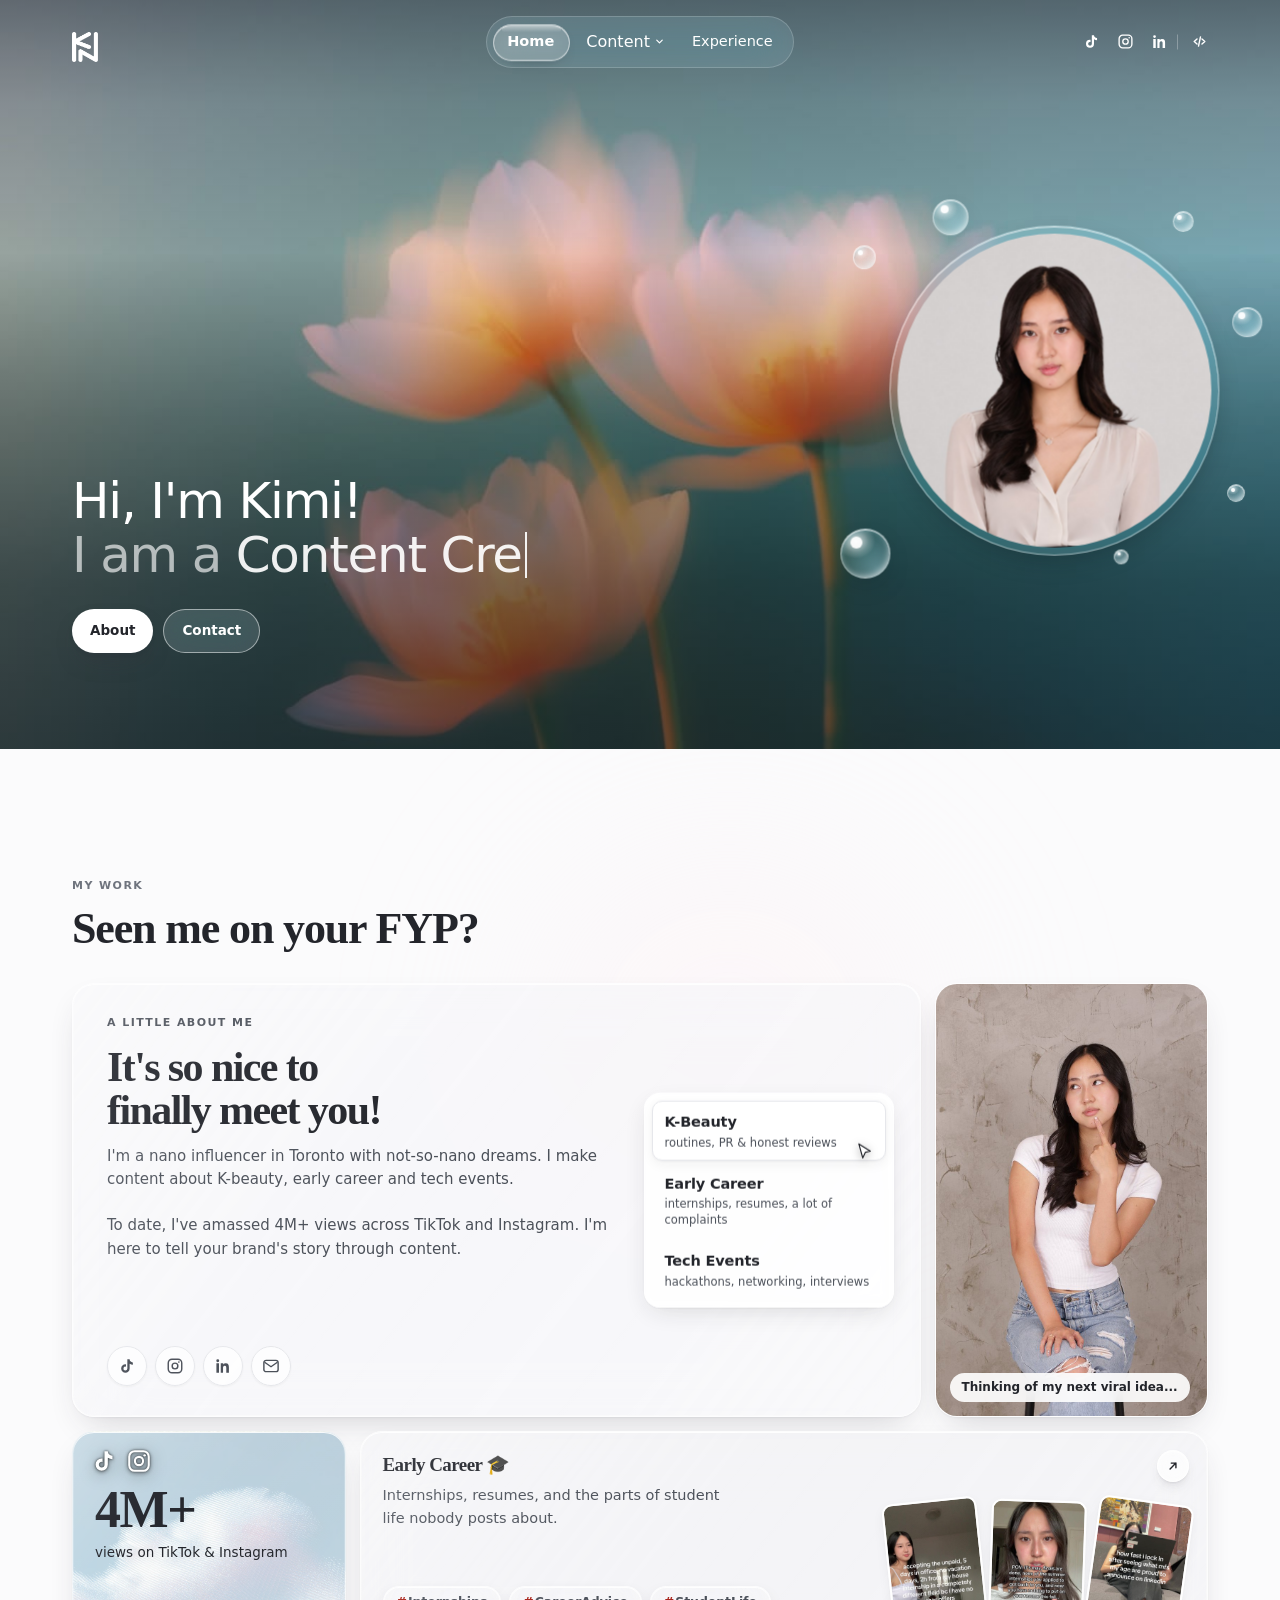
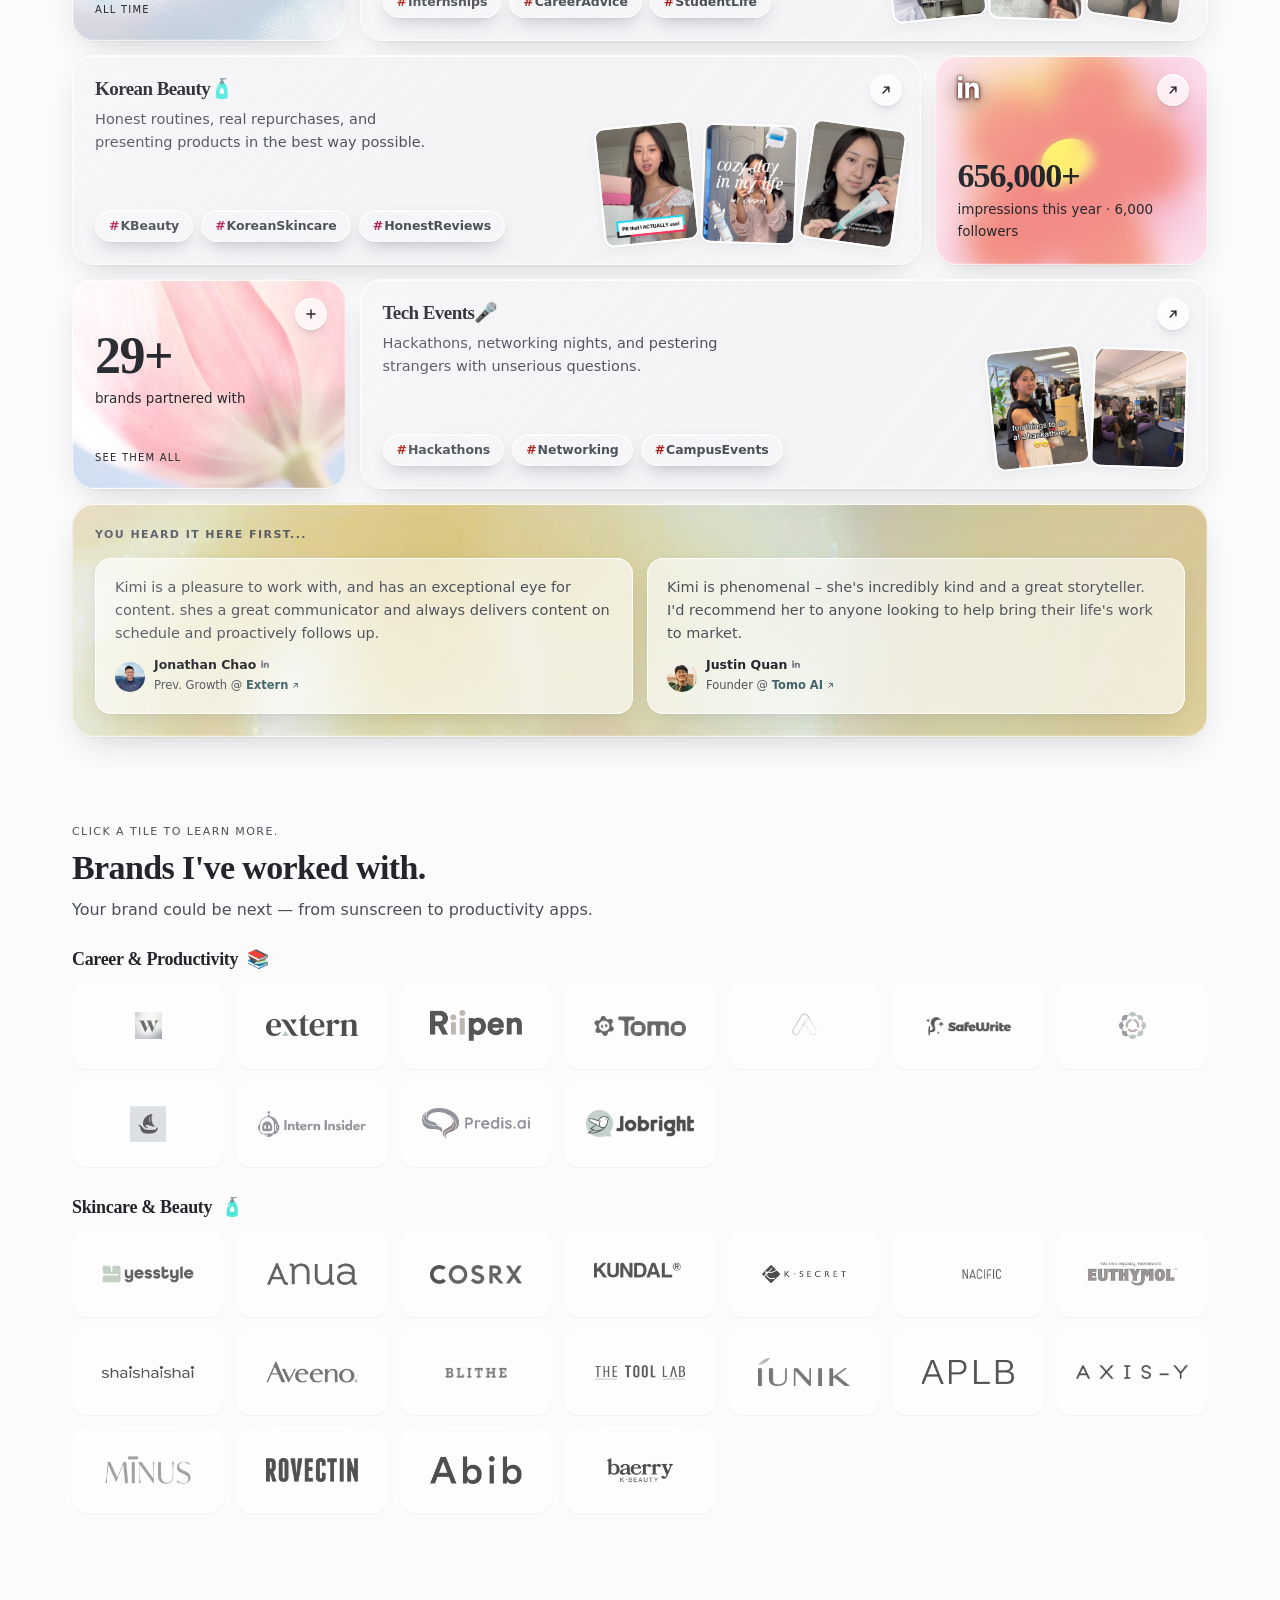
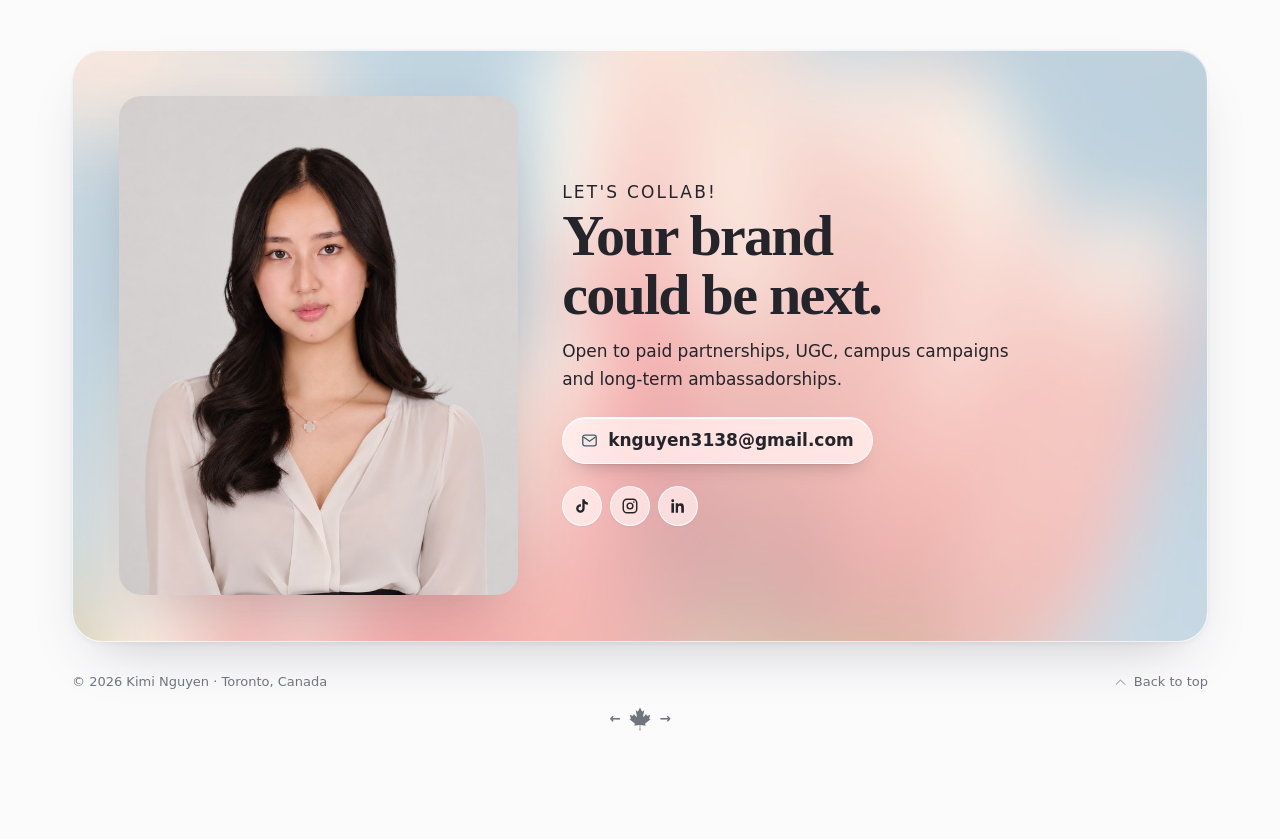
==== commit 4fc737ff: "Add the Vercel Web Analytics script to every page The quickstart in the dashboard assumes a React ap" ====
--- a/index.html
+++ b/index.html
@@ -398,5 +398,6 @@
 
 <script src="content.js"></script>
 <script src="main.js"></script>
+<script defer src="/_vercel/insights/script.js"></script>
 </body>
 </html>
